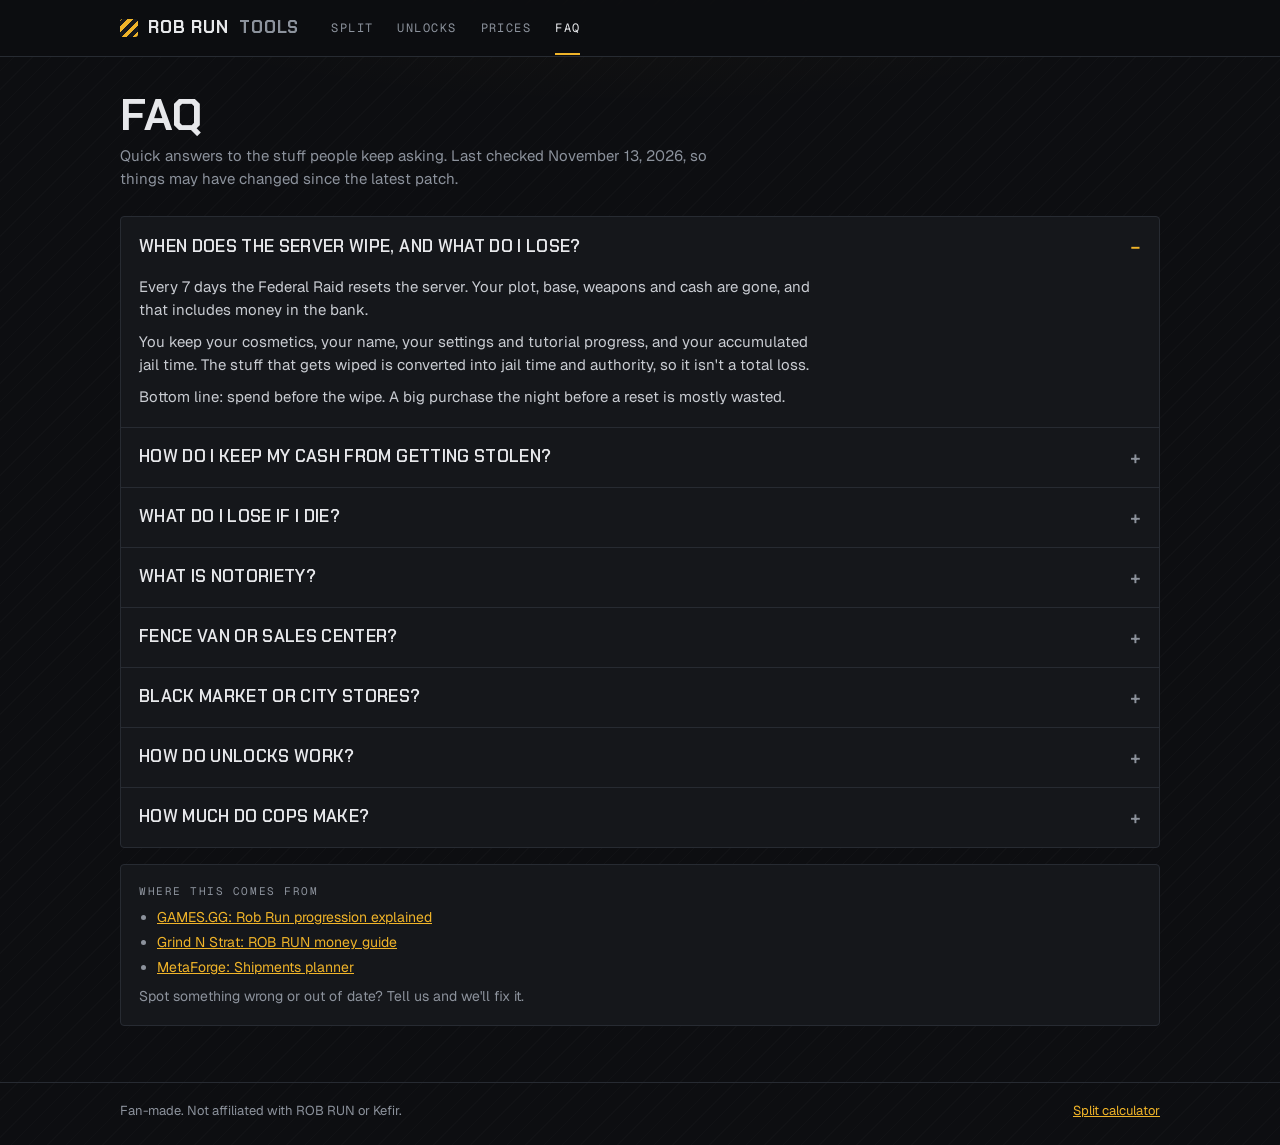
==== faq/index.html @ 23f1eb32 "Unlock tree with all 172 shipments, interactive price check with haul builder Co-Authored-By: Claude" ====
<!DOCTYPE html>
<html lang="en">
<head>
<meta charset="utf-8">
<meta name="viewport" content="width=device-width, initial-scale=1">
<title>FAQ · ROB RUN Tools</title>
<meta name="description" content="Quick answers to common ROB RUN questions: wipes, keeping your cash, what you lose when you die, Notoriety, unlocks and police pay.">
<meta property="og:title" content="ROB RUN FAQ">
<meta property="og:description" content="Wipes, keeping your cash, what you lose when you die, Notoriety, unlocks and police pay.">
<meta name="theme-color" content="#0d0e11">
<link rel="icon" href="../assets/favicon.svg" type="image/svg+xml">
<link rel="preconnect" href="https://fonts.googleapis.com">
<link rel="preconnect" href="https://fonts.gstatic.com" crossorigin>
<link href="https://fonts.googleapis.com/css2?family=Chakra+Petch:wght@600;700&family=Geist:wght@400;500;600&family=Geist+Mono:wght@400;500&display=swap" rel="stylesheet">
<link rel="stylesheet" href="../assets/site.css">
<style>
.faq { display: grid; }
.q { border-top: 1px solid var(--line); }
.q:first-child { border-top: 0; }
.q summary {
  list-style: none; cursor: pointer;
  display: flex; justify-content: space-between; align-items: center; gap: 16px;
  padding: 16px 18px;
  font-family: var(--font-display); font-weight: 600; font-size: 17px; letter-spacing: 0.02em; text-transform: uppercase;
}
.q summary::-webkit-details-marker { display: none; }
.q summary::after { content: "+"; font-family: var(--font-mono); font-size: 18px; color: var(--muted); }
.q[open] summary::after { content: "−"; color: var(--accent); }
.q summary:hover { background: #1a1d22; }
.a { padding: 0 18px 18px; display: grid; gap: 10px; max-width: 72ch; color: #c9ccd2; }
.a p { margin: 0; }
.a table { border-collapse: collapse; width: 100%; max-width: 560px; font-size: 14px; }
.a th, .a td { text-align: left; padding: 8px 10px; border-bottom: 1px solid var(--line); vertical-align: top; }
.a th { font-family: var(--font-mono); font-size: 11px; font-weight: 400; letter-spacing: 0.12em; text-transform: uppercase; color: var(--muted); }
.a td.n { font-family: var(--font-mono); text-align: right; white-space: nowrap; }
.sources { padding: 18px; display: grid; gap: 8px; font-size: 14px; color: var(--muted); }
.sources ul { margin: 0; padding-left: 18px; display: grid; gap: 4px; }
</style>
</head>
<body>
<nav class="nav" aria-label="Main">
  <div class="nav-in">
    <a class="brand" href="../"><span class="brand-mark" aria-hidden="true"></span>ROB RUN <span class="brand-dim">Tools</span></a>
    <div class="nav-links">
      <a href="../split/">Split</a>
      <a href="../upgrades/">Unlocks</a>
      <a href="../items/">Prices</a>
      <a href="./" aria-current="page">FAQ</a>
    </div>
  </div>
</nav>

<main class="page">
  <header class="page-head">
    <h1>FAQ</h1>
    <p class="sub">Quick answers to the stuff people keep asking. Last checked November 13, 2026, so things may have changed since the latest patch.</p>
  </header>

  <section class="panel faq">
    <details class="q" open>
      <summary>When does the server wipe, and what do I lose?</summary>
      <div class="a">
        <p>Every 7 days the Federal Raid resets the server. Your plot, base, weapons and cash are gone, and that includes money in the bank.</p>
        <p>You keep your cosmetics, your name, your settings and tutorial progress, and your accumulated jail time. The stuff that gets wiped is converted into jail time and authority, so it isn't a total loss.</p>
        <p>Bottom line: spend before the wipe. A big purchase the night before a reset is mostly wasted.</p>
      </div>
    </details>

    <details class="q">
      <summary>How do I keep my cash from getting stolen?</summary>
      <div class="a">
        <p>Open an account at Looty Bay Bank. You have to walk in as a Civilian, not with your mask on. Then launder your dirty cash at the Laundering Desk in your base. Once it's in the bank, nobody can take it.</p>
        <p>If you pull it back out at an ATM, it's stealable again. Before you have a house, Lenny will launder for you, but he takes a cut. If you use him, put his fee in the <a href="../split/">split calculator</a> so your numbers are real.</p>
      </div>
    </details>

    <details class="q">
      <summary>What do I lose if I die?</summary>
      <div class="a">
        <table>
          <thead><tr><th>What happened</th><th>What you lose</th></tr></thead>
          <tbody>
            <tr><td>Criminal dies in Looty Bay</td><td>Your whole inventory</td></tr>
            <tr><td>Criminal surrenders to cops</td><td>Your bag. You keep equipped gear</td></tr>
            <tr><td>Civilian dies in Looty Bay</td><td>Nothing. Bag and gear stay</td></tr>
            <tr><td>Cop dies</td><td>Department gear. Personal gear stays</td></tr>
            <tr><td>Anyone dies in the desert</td><td>All loot</td></tr>
          </tbody>
        </table>
        <p>Taking your mask off doesn't clear Criminal status. You have to actually leave Looty Bay.</p>
      </div>
    </details>

    <details class="q">
      <summary>What is Notoriety?</summary>
      <div class="a">
        <p>Hit places back to back in the same trip into the city and your Notoriety goes up. Higher Notoriety means the fence pays you more, but your bag gets bigger and cops and other players start hunting you.</p>
        <p>It resets when you leave Looty Bay. Solo players and duos start with higher Notoriety than full crews.</p>
      </div>
    </details>

    <details class="q">
      <summary>Fence van or Sales Center?</summary>
      <div class="a">
        <p>Fence vans are the dollar signs on the map. They're quick and close. Grab your cash off the counter after you sell, because money left there can be stolen.</p>
        <p>Sales Centers pay better, but you need a plot in that district to use one.</p>
      </div>
    </details>

    <details class="q">
      <summary>Black Market or city stores?</summary>
      <div class="a">
        <p>Use the Black Market, through Lenny or your base laptop. City stores charge about three times as much. A lot of Black Market stock has to be unlocked in the Shipments tree first, and you can't buy from vendors while your base is being raided.</p>
      </div>
    </details>

    <details class="q">
      <summary>How do unlocks work?</summary>
      <div class="a">
        <p>Press <strong>H</strong> to open Larry's Shipments menu. Each item costs money to unlock, and then you buy it on the Black Market. Some items also need your base in a settlement of a certain level, or a minimum amount of jail time.</p>
        <p>Check the requirements before you save up, because more cash won't get you past a settlement lock. Example: the Longhorn Wild costs $500k to unlock after the Royal E, needs a level 3 settlement, and then costs $4.5M on the Black Market.</p>
        <p>The <a href="../upgrades/#longhorn-wild">unlock tree</a> adds all of this up for you, path and all.</p>
      </div>
    </details>

    <details class="q">
      <summary>How much do cops make?</summary>
      <div class="a">
        <table>
          <thead><tr><th>Action</th><th style="text-align:right">Pays</th></tr></thead>
          <tbody>
            <tr><td>Arresting a criminal</td><td class="n">$9,000–15,000</td></tr>
            <tr><td>Salary for killing a criminal</td><td class="n">$5,000</td></tr>
            <tr><td>Seizing a criminal's loot (base)</td><td class="n">$4,000</td></tr>
            <tr><td>Killing a criminal</td><td class="n">$2,000</td></tr>
            <tr><td>Seizing vehicle loot (base)</td><td class="n">$2,000</td></tr>
          </tbody>
        </table>
        <p>Arrests pay more than kills. Criminals can offer you a bribe, and taking it is your call. Cops start with pistols on a fresh server, and better gear opens up later in the wipe.</p>
      </div>
    </details>
  </section>

  <section class="panel sources" aria-labelledby="srcTitle">
    <h2 class="panel-title" id="srcTitle">Where this comes from</h2>
    <ul>
      <li><a href="https://games.gg/rob-run/guides/rob-run-progression-explained-how-to-get-stronger/">GAMES.GG: Rob Run progression explained</a></li>
      <li><a href="https://grindnstrat.com/rob-run-money-guide/">Grind N Strat: ROB RUN money guide</a></li>
      <li><a href="https://metaforge.app/rob-run/shipments">MetaForge: Shipments planner</a></li>
    </ul>
    <p style="margin:0">Spot something wrong or out of date? Tell us and we'll fix it.</p>
  </section>
</main>

<footer class="foot">
  <div class="foot-in">
    <span>Fan-made. Not affiliated with ROB RUN or Kefir.</span>
    <span><a href="../split/">Split calculator</a></span>
  </div>
</footer>
</body>
</html>
---- assets/site.css ----
:root {
  /* Layout: dark game-UI shell. Sticky top nav, a short page header, then flat panels with thin borders. */
  --bg: #0d0e11;
  --panel: #15171b;
  --field: #1c1f24;
  --line: #272b32;
  --text: #e7e8eb;
  --muted: #8c929c;
  --accent: #f0b429;
  --on-accent: #141006;
  --good: #4cc38a;
  --bad: #ef6161;
  --font-display: "Chakra Petch", "Arial Narrow", "Helvetica Neue", sans-serif;
  --font-body: "Geist", system-ui, -apple-system, "Segoe UI", Roboto, sans-serif;
  --font-mono: "Geist Mono", ui-monospace, "SF Mono", Menlo, Consolas, monospace;
  color-scheme: dark;
}

* { box-sizing: border-box; }
[hidden] { display: none !important; }
html { background: var(--bg); }
html, body { margin: 0; }
body {
  min-height: 100vh;
  display: flex;
  flex-direction: column;
  background-color: var(--bg);
  background-image:
    radial-gradient(1100px 380px at 50% -160px, rgba(240, 180, 41, 0.07), transparent 70%),
    repeating-linear-gradient(-45deg, rgba(255, 255, 255, 0.014) 0 1px, transparent 1px 13px);
  color: var(--text);
  font-family: var(--font-body);
  font-size: 15px;
  line-height: 1.5;
  -webkit-font-smoothing: antialiased;
}
a { color: var(--accent); }
:focus-visible { outline: 2px solid var(--accent); outline-offset: 2px; }

/* ---------- Nav ---------- */
.nav {
  position: sticky;
  top: 0;
  z-index: 20;
  background: rgba(13, 14, 17, 0.9);
  -webkit-backdrop-filter: blur(8px);
  backdrop-filter: blur(8px);
  border-bottom: 1px solid var(--line);
}
.nav-in {
  max-width: 1080px;
  margin: 0 auto;
  padding: 0 20px;
  height: 56px;
  display: flex;
  align-items: center;
  gap: 32px;
}
.brand {
  display: flex;
  align-items: center;
  gap: 10px;
  font-family: var(--font-display);
  font-weight: 700;
  font-size: 17px;
  letter-spacing: 0.05em;
  text-transform: uppercase;
  color: var(--text);
  text-decoration: none;
  white-space: nowrap;
}
.brand-mark {
  width: 18px;
  height: 18px;
  flex: none;
  border-radius: 3px;
  background: repeating-linear-gradient(-45deg, var(--accent) 0 4px, #16181c 4px 8px);
}
.brand-dim { color: var(--muted); }
.nav-links {
  display: flex;
  gap: 24px;
  overflow-x: auto;
  scrollbar-width: none;
}
.nav-links::-webkit-scrollbar { display: none; }
.nav-links a {
  display: flex;
  align-items: center;
  gap: 7px;
  padding: 18px 0 16px;
  border-bottom: 2px solid transparent;
  font-family: var(--font-mono);
  font-size: 12px;
  letter-spacing: 0.12em;
  text-transform: uppercase;
  color: var(--muted);
  text-decoration: none;
  white-space: nowrap;
}
.nav-links a:hover { color: var(--text); }
.nav-links a[aria-current="page"] { color: var(--text); border-bottom-color: var(--accent); }
.soon {
  font-size: 9px;
  letter-spacing: 0.1em;
  padding: 1px 5px;
  border: 1px solid var(--line);
  border-radius: 2px;
  color: var(--muted);
}

/* ---------- Page ---------- */
.page {
  width: 100%;
  max-width: 1080px;
  margin: 0 auto;
  padding: 36px 20px 56px;
  display: grid;
  gap: 16px;
  align-content: start;
  flex: 1;
}
.page-head { display: grid; gap: 8px; margin-bottom: 10px; }
h1, h2, h3 { margin: 0; text-wrap: balance; }
h1 {
  font-family: var(--font-display);
  font-weight: 700;
  font-size: 44px;
  line-height: 1;
  letter-spacing: 0.01em;
  text-transform: uppercase;
}
.sub { margin: 0; color: var(--muted); max-width: 62ch; }

.panel {
  background: var(--panel);
  border: 1px solid var(--line);
  border-radius: 4px;
}
.pad { padding: 18px; }
.panel-head {
  display: flex;
  flex-wrap: wrap;
  align-items: center;
  justify-content: space-between;
  gap: 8px 12px;
  padding: 14px 18px;
  border-bottom: 1px solid var(--line);
}
.label, label, .panel-title {
  font-family: var(--font-mono);
  font-size: 11px;
  font-weight: 400;
  letter-spacing: 0.14em;
  text-transform: uppercase;
  color: var(--muted);
}
.panel-title { margin: 0; }

.tag {
  display: inline-flex;
  align-items: center;
  font-family: var(--font-mono);
  font-size: 11px;
  letter-spacing: 0.1em;
  text-transform: uppercase;
  padding: 3px 8px;
  border: 1px solid var(--line);
  border-radius: 3px;
  color: var(--muted);
  white-space: nowrap;
}
.tag.accent { border-color: rgba(240, 180, 41, 0.45); color: var(--accent); }
.tag.good { border-color: rgba(76, 195, 138, 0.45); color: var(--good); }

/* ---------- Controls ---------- */
.field { display: grid; gap: 6px; }
input[type="text"], input[type="search"], select {
  width: 100%;
  height: 44px;
  padding: 0 12px;
  border: 1px solid var(--line);
  border-radius: 4px;
  background: var(--field);
  color: var(--text);
  font-family: var(--font-mono);
  font-size: 16px;
  font-variant-numeric: tabular-nums;
}
input::placeholder { color: var(--muted); opacity: 0.6; }
input:focus { outline: none; border-color: var(--accent); }
input:focus-visible { outline: none; }
input[aria-invalid="true"] { border-color: var(--bad); }
input:disabled, select:disabled { opacity: 0.5; cursor: not-allowed; }

.btn {
  height: 44px;
  padding: 0 18px;
  border: 1px solid var(--line);
  border-radius: 4px;
  background: transparent;
  color: var(--text);
  font-family: var(--font-display);
  font-weight: 600;
  font-size: 14px;
  letter-spacing: 0.06em;
  text-transform: uppercase;
  cursor: pointer;
  white-space: nowrap;
}
.btn:hover { border-color: var(--muted); }
.btn.primary { background: var(--accent); border-color: var(--accent); color: var(--on-accent); }
.btn.primary:hover { filter: brightness(1.06); }
.btn.small { height: 34px; padding: 0 12px; font-size: 12px; }
.btn.danger { border-color: var(--bad); color: var(--bad); }
.btn:disabled { opacity: 0.45; cursor: not-allowed; }
.linkish {
  background: none;
  border: 0;
  padding: 0;
  color: var(--accent);
  font: inherit;
  cursor: pointer;
  text-decoration: underline;
  text-underline-offset: 2px;
}

.num { font-family: var(--font-mono); font-variant-numeric: tabular-nums; }

/* ---------- Under construction ---------- */
.wip {
  position: relative;
  overflow: hidden;
  padding: 26px 18px 18px;
}
.wip::before {
  content: "";
  position: absolute;
  inset: 0 0 auto 0;
  height: 6px;
  background: repeating-linear-gradient(-45deg, var(--accent) 0 10px, #16181c 10px 20px);
}
.wip-note {
  display: flex;
  flex-wrap: wrap;
  align-items: center;
  gap: 10px 14px;
  margin: 0;
  color: var(--muted);
}

/* ---------- Footer ---------- */
.foot {
  border-top: 1px solid var(--line);
}
.foot-in {
  max-width: 1080px;
  margin: 0 auto;
  padding: 18px 20px 24px;
  display: flex;
  flex-wrap: wrap;
  justify-content: space-between;
  gap: 6px 20px;
  font-size: 13px;
  color: var(--muted);
}

@media (max-width: 520px) {
  .nav-in { gap: 18px; padding: 0 16px; }
  .brand-dim { display: none; }
  .soon { display: none; }
  .nav-links { gap: 14px; }
  .nav-links a { letter-spacing: 0.08em; }
  .page { padding: 26px 16px 44px; }
  h1 { font-size: 34px; }
}
@media (prefers-reduced-motion: reduce) {
  * { transition: none !important; }
}
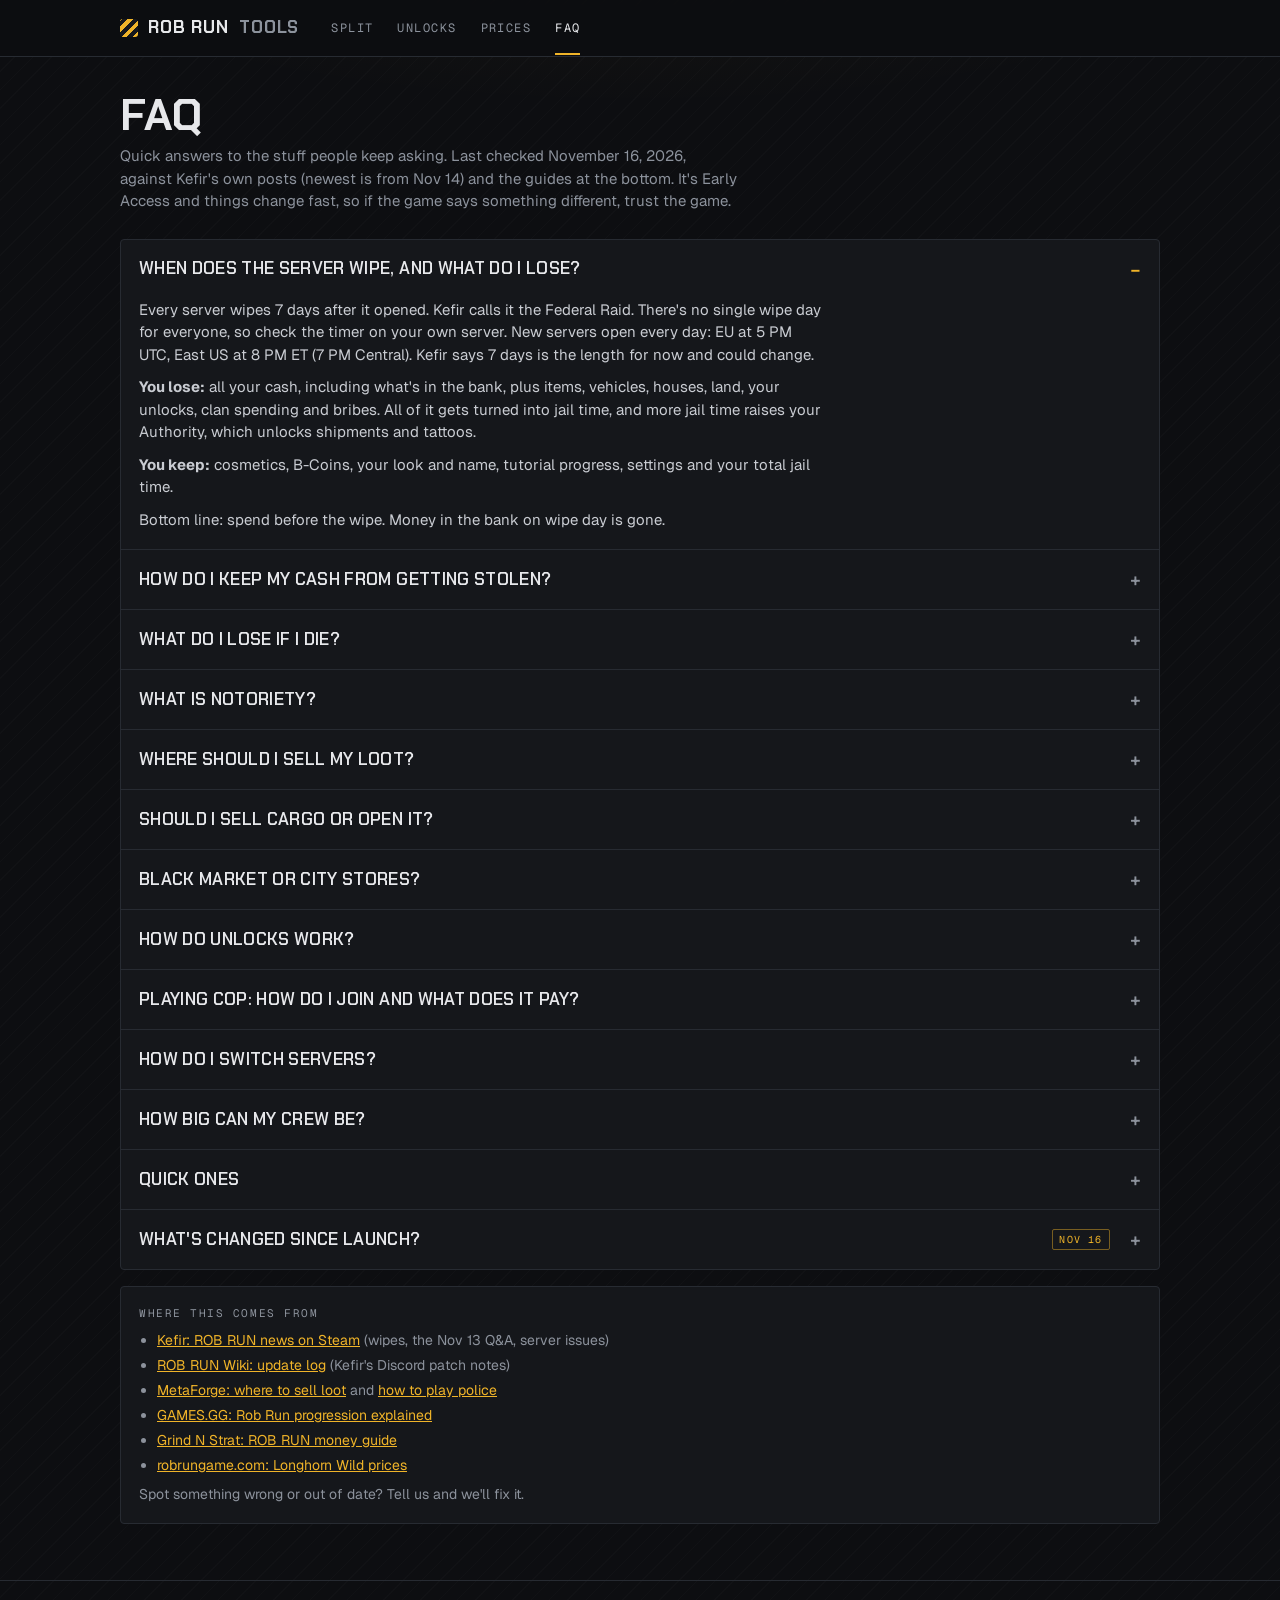
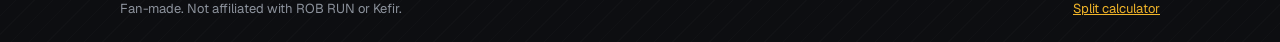
==== commit 98ccc98e: "FAQ: recheck against Kefir's Nov 4-14 posts Wipe is per server (7 days from open) and takes unlocks," ====
--- a/faq/index.html
+++ b/faq/index.html
@@ -4,9 +4,9 @@
 <meta charset="utf-8">
 <meta name="viewport" content="width=device-width, initial-scale=1">
 <title>FAQ · ROB RUN Tools</title>
-<meta name="description" content="Quick answers to common ROB RUN questions: wipes, keeping your cash, what you lose when you die, Notoriety, unlocks and police pay.">
+<meta name="description" content="Quick answers to common ROB RUN questions: wipes, keeping your cash, what you lose when you die, Notoriety, where to sell, unlocks, cops and recent patches.">
 <meta property="og:title" content="ROB RUN FAQ">
-<meta property="og:description" content="Wipes, keeping your cash, what you lose when you die, Notoriety, unlocks and police pay.">
+<meta property="og:description" content="Wipes, keeping your cash, what you lose when you die, Notoriety, where to sell, unlocks, cops and recent patches.">
 <meta name="theme-color" content="#0d0e11">
 <link rel="icon" href="../assets/favicon.svg" type="image/svg+xml">
 <link rel="preconnect" href="https://fonts.googleapis.com">
@@ -27,12 +27,19 @@
 .q summary::after { content: "+"; font-family: var(--font-mono); font-size: 18px; color: var(--muted); }
 .q[open] summary::after { content: "−"; color: var(--accent); }
 .q summary:hover { background: #1a1d22; }
+.q summary .new { margin-left: auto; margin-right: 4px; font-family: var(--font-mono); font-size: 10px; font-weight: 400; letter-spacing: 0.12em; color: var(--accent); border: 1px solid rgba(240, 180, 41, 0.45); border-radius: 2px; padding: 2px 6px; }
 .a { padding: 0 18px 18px; display: grid; gap: 10px; max-width: 72ch; color: #c9ccd2; }
 .a p { margin: 0; }
+.a ul { margin: 0; padding-left: 18px; display: grid; gap: 6px; }
 .a table { border-collapse: collapse; width: 100%; max-width: 560px; font-size: 14px; }
 .a th, .a td { text-align: left; padding: 8px 10px; border-bottom: 1px solid var(--line); vertical-align: top; }
 .a th { font-family: var(--font-mono); font-size: 11px; font-weight: 400; letter-spacing: 0.12em; text-transform: uppercase; color: var(--muted); }
 .a td.n { font-family: var(--font-mono); text-align: right; white-space: nowrap; }
+.a .note { font-size: 13px; color: var(--muted); }
+.a .src { font-size: 12px; color: var(--muted); }
+.log { list-style: none; margin: 0; padding: 0; display: grid; gap: 12px; }
+.log li { display: grid; grid-template-columns: 64px minmax(0, 1fr); gap: 12px; }
+.log .d { font-family: var(--font-mono); font-size: 12px; color: var(--accent); padding-top: 2px; }
 .sources { padding: 18px; display: grid; gap: 8px; font-size: 14px; color: var(--muted); }
 .sources ul { margin: 0; padding-left: 18px; display: grid; gap: 4px; }
 </style>
@@ -53,24 +60,25 @@
 <main class="page">
   <header class="page-head">
     <h1>FAQ</h1>
-    <p class="sub">Quick answers to the stuff people keep asking. Last checked November 13, 2026, so things may have changed since the latest patch.</p>
+    <p class="sub">Quick answers to the stuff people keep asking. Last checked November 16, 2026, against Kefir's own posts (newest is from Nov 14) and the guides at the bottom. It's Early Access and things change fast, so if the game says something different, trust the game.</p>
   </header>
 
   <section class="panel faq">
     <details class="q" open>
       <summary>When does the server wipe, and what do I lose?</summary>
       <div class="a">
-        <p>Every 7 days the Federal Raid resets the server. Your plot, base, weapons and cash are gone, and that includes money in the bank.</p>
-        <p>You keep your cosmetics, your name, your settings and tutorial progress, and your accumulated jail time. The stuff that gets wiped is converted into jail time and authority, so it isn't a total loss.</p>
-        <p>Bottom line: spend before the wipe. A big purchase the night before a reset is mostly wasted.</p>
+        <p>Every server wipes 7 days after it opened. Kefir calls it the Federal Raid. There's no single wipe day for everyone, so check the timer on your own server. New servers open every day: EU at 5 PM UTC, East US at 8 PM ET (7 PM Central). Kefir says 7 days is the length for now and could change.</p>
+        <p><strong>You lose:</strong> all your cash, including what's in the bank, plus items, vehicles, houses, land, your unlocks, clan spending and bribes. All of it gets turned into jail time, and more jail time raises your Authority, which unlocks shipments and tattoos.</p>
+        <p><strong>You keep:</strong> cosmetics, B-Coins, your look and name, tutorial progress, settings and your total jail time.</p>
+        <p>Bottom line: spend before the wipe. Money in the bank on wipe day is gone.</p>
       </div>
     </details>
 
     <details class="q">
       <summary>How do I keep my cash from getting stolen?</summary>
       <div class="a">
-        <p>Open an account at Looty Bay Bank. You have to walk in as a Civilian, not with your mask on. Then launder your dirty cash at the Laundering Desk in your base. Once it's in the bank, nobody can take it.</p>
-        <p>If you pull it back out at an ATM, it's stealable again. Before you have a house, Lenny will launder for you, but he takes a cut. If you use him, put his fee in the <a href="../split/">split calculator</a> so your numbers are real.</p>
+        <p>Open an account at Looty Bay Bank. It costs $5,000, and you have to walk in as a Civilian, not with your mask on. Then put your dirty cash in the Laundering Desk at your base. It takes a while, and the clean money goes straight to your bank where nobody can take it.</p>
+        <p>If you pull it back out at an ATM, it's stealable again. Before you have a base, Lenny will launder for you, but he takes a cut. Your own desk is free. If you use Lenny, put his fee in the <a href="../split/">split calculator</a> so your numbers are real.</p>
       </div>
     </details>
 
@@ -82,11 +90,13 @@
           <tbody>
             <tr><td>Criminal dies in Looty Bay</td><td>Your whole inventory</td></tr>
             <tr><td>Criminal surrenders to cops</td><td>Your bag. You keep equipped gear</td></tr>
+            <tr><td>Cop takes your bribe</td><td>Just the bribe, paid from your bank. You leave with your bag and gear</td></tr>
             <tr><td>Civilian dies in Looty Bay</td><td>Nothing. Bag and gear stay</td></tr>
             <tr><td>Cop dies</td><td>Department gear. Personal gear stays</td></tr>
             <tr><td>Anyone dies in the desert</td><td>All loot</td></tr>
           </tbody>
         </table>
+        <p>Your gear also loses durability every time you die, and there's no way to repair it yet. Kefir says repairs are planned.</p>
         <p>Taking your mask off doesn't clear Criminal status. You have to actually leave Looty Bay.</p>
       </div>
     </details>
@@ -94,16 +104,28 @@
     <details class="q">
       <summary>What is Notoriety?</summary>
       <div class="a">
-        <p>Hit places back to back in the same trip into the city and your Notoriety goes up. Higher Notoriety means the fence pays you more, but your bag gets bigger and cops and other players start hunting you.</p>
-        <p>It resets when you leave Looty Bay. Solo players and duos start with higher Notoriety than full crews.</p>
-      </div>
-    </details>
-
-    <details class="q">
-      <summary>Fence van or Sales Center?</summary>
-      <div class="a">
-        <p>Fence vans are the dollar signs on the map. They're quick and close. Grab your cash off the counter after you sell, because money left there can be stolen.</p>
-        <p>Sales Centers pay better, but you need a plot in that district to use one.</p>
+        <p>Hit places back to back in the same trip into the city and your Notoriety goes up. Higher Notoriety gets you more from the Fence and the Smuggler, up to about 50% more at the top. That's the low-to-high range on the <a href="../items/">price check</a>. The catch is that your bag gets bigger and cops and other players start hunting you.</p>
+        <p>It resets when you leave Looty Bay. Solo players start at Notoriety level 4 and get bonuses on selling and loot. Duos also start higher than full crews.</p>
+      </div>
+    </details>
+
+    <details class="q">
+      <summary>Where should I sell my loot?</summary>
+      <div class="a">
+        <ul>
+          <li><strong>Fence:</strong> the dollar signs on the map. Buys stolen items. Grab your cash off the counter right after you sell, because money left there can be stolen.</li>
+          <li><strong>Smuggler (Cargo Exchange):</strong> buys cargo. Bigger deliveries pay better, and each one adds a point to a Cargo Sheet that you can sell once it's full.</li>
+          <li><strong>Sales Center:</strong> one in each district. Buys everything in your trunk, and the price depends on the district's level. You can only trade there if you rent a plot in that district.</li>
+        </ul>
+        <p>Black Market stuff sells back for a lot less than you paid. A Longhorn Wild costs $4.5M and the fence gives you about $1.8M for it, so don't buy things to flip them.</p>
+      </div>
+    </details>
+
+    <details class="q">
+      <summary>Should I sell cargo or open it?</summary>
+      <div class="a">
+        <p>Open it. Since the November 5 patch, opening cargo at a workbench in your base pays more than selling it as is. Contraband from Lenny is worth next to nothing until you repack it on a Contraband Workbench.</p>
+        <p>Two ways to lose it on the way: drawing a weapon while you're carrying cargo makes you drop it, and switching cars dumps whatever was in the old trunk on the ground.</p>
       </div>
     </details>
 
@@ -119,15 +141,27 @@
       <div class="a">
         <p>Press <strong>H</strong> to open Larry's Shipments menu. Each item costs money to unlock, and then you buy it on the Black Market. Some items also need your base in a settlement of a certain level, or a minimum amount of jail time.</p>
         <p>Check the requirements before you save up, because more cash won't get you past a settlement lock. Example: the Longhorn Wild costs $500k to unlock after the Royal E, needs a level 3 settlement, and then costs $4.5M on the Black Market.</p>
+        <p>Kefir's wipe post lists your unlocked "skills and tech" among the things the feds take, so plan on starting the tree over every wipe. Jail time carries over, though, so the jail-time locks get easier each week.</p>
         <p>The <a href="../upgrades/#longhorn-wild">unlock tree</a> adds all of this up for you, path and all.</p>
       </div>
     </details>
 
     <details class="q">
-      <summary>How much do cops make?</summary>
-      <div class="a">
+      <summary>Playing cop: how do I join and what does it pay?</summary>
+      <div class="a">
+        <p><strong>Joining:</strong> talk to the officer at the Police Station when a slot is open. Since November 5 there can only be 4 cops in the city at once, so you might have to wait. You get a free uniform, weapons and a car, and the department holds your own gear until you clock out. If you're in a party, everyone in Looty Bay has to play the same role. On a fresh server, patrol cops only get pistols for the first 30 minutes.</p>
+        <p><strong>Pay:</strong> Kefir says cops earn a percentage of the value of the loot they confiscate, so a rich robber pays far more than a broke one. Some tips:</p>
+        <ul>
+          <li>Arrests pay more than kills, and killing someone who surrendered pays nothing.</li>
+          <li>Turn your siren on and use the Surrender Order for bonuses.</li>
+          <li>There's an earnings cap per shift.</li>
+          <li>Since November 5, a quarter of your pay comes as keys, badges and gear, and the rest is cash.</li>
+          <li>Badges (Sergeant, Lieutenant, Captain) get you better gear. They're single-use, so if you die on duty you need a new one.</li>
+        </ul>
+        <p>Arrested criminals can offer you a bribe out of their bank account, and taking it is your call.</p>
+        <p class="note">Launch guides listed these amounts. Kefir raised cop pay on November 5 without posting new numbers, so treat them as a minimum:</p>
         <table>
-          <thead><tr><th>Action</th><th style="text-align:right">Pays</th></tr></thead>
+          <thead><tr><th>Action</th><th style="text-align:right">Paid at launch</th></tr></thead>
           <tbody>
             <tr><td>Arresting a criminal</td><td class="n">$9,000–15,000</td></tr>
             <tr><td>Salary for killing a criminal</td><td class="n">$5,000</td></tr>
@@ -136,7 +170,46 @@
             <tr><td>Seizing vehicle loot (base)</td><td class="n">$2,000</td></tr>
           </tbody>
         </table>
-        <p>Arrests pay more than kills. Criminals can offer you a bribe, and taking it is your call. Cops start with pistols on a fresh server, and better gear opens up later in the wipe.</p>
+      </div>
+    </details>
+
+    <details class="q">
+      <summary>How do I switch servers?</summary>
+      <div class="a">
+        <p>Right now you have to surrender and go back to prison, and you should expect to lose what you built on the old server. Kefir says an easier way to pick a server is coming. There are only EU and East US servers for now, and Asia or Oceania won't happen before the end of 2026.</p>
+      </div>
+    </details>
+
+    <details class="q">
+      <summary>How big can my crew be?</summary>
+      <div class="a">
+        <p>Parties max out at 3, and Kefir isn't planning to raise that, because bigger parties meant fewer random run-ins in testing. Clans can have up to 100 people.</p>
+      </div>
+    </details>
+
+    <details class="q">
+      <summary>Quick ones</summary>
+      <div class="a">
+        <ul>
+          <li><strong>Can't type in general chat?</strong> Only players renting a settlement plot can post there.</li>
+          <li><strong>Want a new name?</strong> Talk to the Tattoo Artist in prison.</li>
+          <li><strong>Where'd the smoke grenades go?</strong> You can't buy them right now because cheaters were abusing them. They still show up as loot sometimes.</li>
+          <li><strong>Don't sell everything you find.</strong> Keys open safes, lottery tickets can pay out big, and a jammer is how you steal the Buletti from the Grand Hotel.</li>
+        </ul>
+      </div>
+    </details>
+
+    <details class="q">
+      <summary>What's changed since launch? <span class="new">Nov 16</span></summary>
+      <div class="a">
+        <ul class="log">
+          <li><span class="d">Nov 14</span><span>EU servers had login problems and got restarted. US servers weren't affected.</span></li>
+          <li><span class="d">Nov 13</span><span>Kefir answered the big questions: parties stay at 3, solo players start at Notoriety 4, no weapon repair yet (it's planned), easier server switching is coming, and they'll make valuable items harder to sell by accident. Over 20,000 cheaters banned so far.</span></li>
+          <li><span class="d">Nov 11</span><span>First Federal Raid on the launch servers. Smoke grenades pulled from stores, general chat limited to plot renters, and name changes added at the prison Tattoo Artist.</span></li>
+          <li><span class="d">Nov 5</span><span>Max 4 cops per city, pistol-only start cut to 30 minutes, cop pay raised (now 75% cash). Plots, houses and cars cost more. Settlement owners get more tax. Opening cargo at your workbench now pays more than selling it. Gold safes are rarer but worth more.</span></li>
+          <li><span class="d">Nov 4</span><span>Launch. Longer cop respawns, tier 1 settlements and land cost documents instead of cash, much bigger base business profits and Laundering Desk capacity, more cash in dumpsters, and the Buletti can't carry shipments anymore.</span></li>
+        </ul>
+        <p class="src">From Kefir's Steam news and Discord posts, as logged by the ROB RUN Wiki.</p>
       </div>
     </details>
   </section>
@@ -144,9 +217,12 @@
   <section class="panel sources" aria-labelledby="srcTitle">
     <h2 class="panel-title" id="srcTitle">Where this comes from</h2>
     <ul>
+      <li><a href="https://store.steampowered.com/news/app/4262460">Kefir: ROB RUN news on Steam</a> (wipes, the Nov 13 Q&amp;A, server issues)</li>
+      <li><a href="https://robrunwiki.com/en/updates/">ROB RUN Wiki: update log</a> (Kefir's Discord patch notes)</li>
+      <li><a href="https://metaforge.app/rob-run/where-to-sell-loot-in-rob-run">MetaForge: where to sell loot</a> and <a href="https://metaforge.app/rob-run/how-to-play-police-in-rob-run">how to play police</a></li>
       <li><a href="https://games.gg/rob-run/guides/rob-run-progression-explained-how-to-get-stronger/">GAMES.GG: Rob Run progression explained</a></li>
       <li><a href="https://grindnstrat.com/rob-run-money-guide/">Grind N Strat: ROB RUN money guide</a></li>
-      <li><a href="https://metaforge.app/rob-run/shipments">MetaForge: Shipments planner</a></li>
+      <li><a href="https://robrungame.com/items/longhorn-wild/">robrungame.com: Longhorn Wild prices</a></li>
     </ul>
     <p style="margin:0">Spot something wrong or out of date? Tell us and we'll fix it.</p>
   </section>
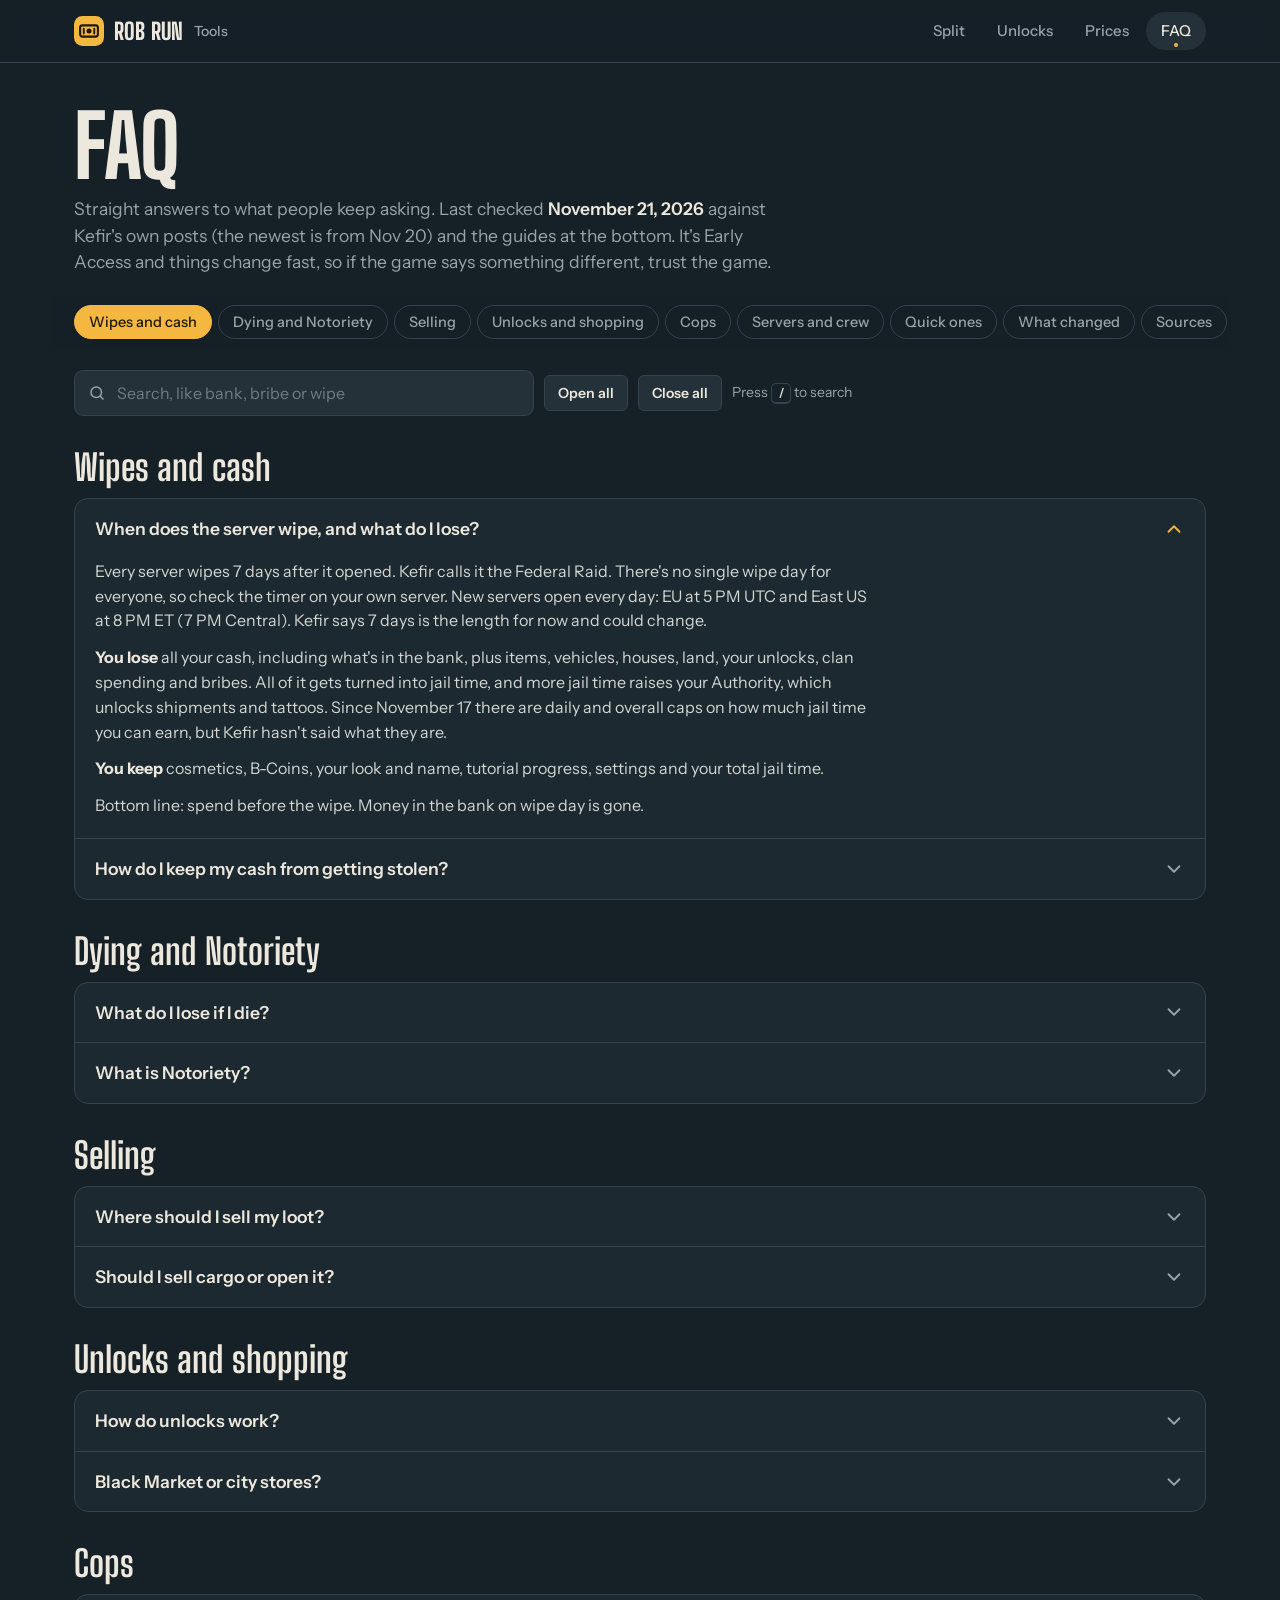
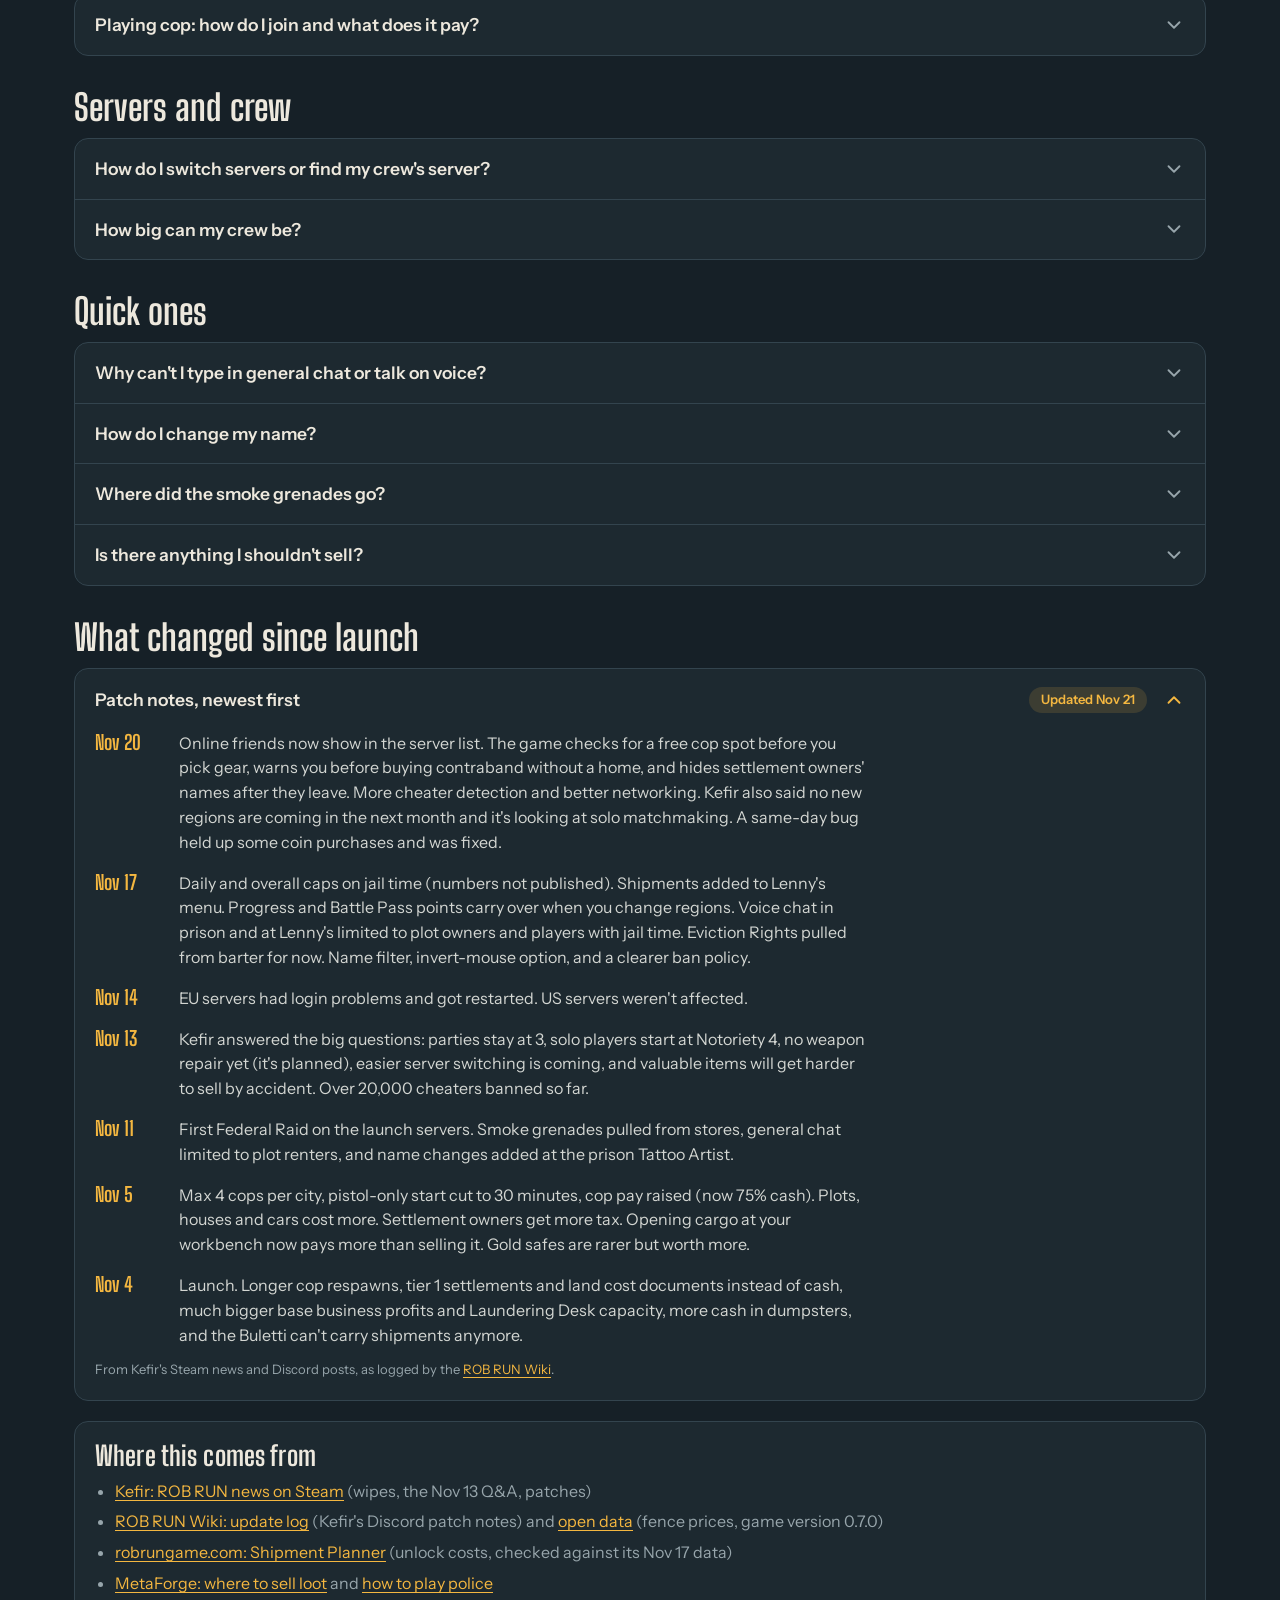
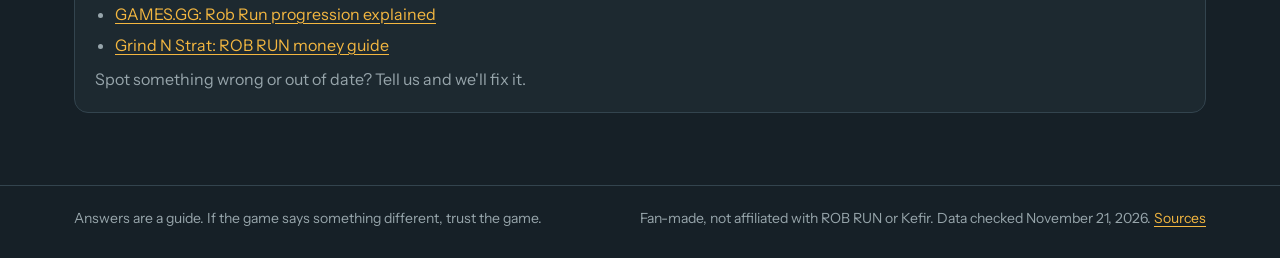
==== commit ce745f19: "Redesign every page, recheck data, add Nov 17 and Nov 20 patches New look across the site: Big Shoul" ====
--- a/faq/index.html
+++ b/faq/index.html
@@ -2,227 +2,318 @@
 <html lang="en">
 <head>
 <meta charset="utf-8">
-<meta name="viewport" content="width=device-width, initial-scale=1">
+<meta name="viewport" content="width=device-width, initial-scale=1, viewport-fit=cover">
 <title>FAQ · ROB RUN Tools</title>
-<meta name="description" content="Quick answers to common ROB RUN questions: wipes, keeping your cash, what you lose when you die, Notoriety, where to sell, unlocks, cops and recent patches.">
+<meta name="description" content="Straight answers to common ROB RUN questions: wipes, keeping your cash, what you lose when you die, Notoriety, where to sell, unlocks, cops and recent patches.">
 <meta property="og:title" content="ROB RUN FAQ">
 <meta property="og:description" content="Wipes, keeping your cash, what you lose when you die, Notoriety, where to sell, unlocks, cops and recent patches.">
-<meta name="theme-color" content="#0d0e11">
+<meta name="theme-color" content="#162027">
 <link rel="icon" href="../assets/favicon.svg" type="image/svg+xml">
-<link rel="preconnect" href="https://fonts.googleapis.com">
-<link rel="preconnect" href="https://fonts.gstatic.com" crossorigin>
-<link href="https://fonts.googleapis.com/css2?family=Chakra+Petch:wght@600;700&family=Geist:wght@400;500;600&family=Geist+Mono:wght@400;500&display=swap" rel="stylesheet">
+<link rel="preload" href="../assets/fonts/big-shoulders-display-latin-800-normal.woff2" as="font" type="font/woff2" crossorigin>
+<link rel="preload" href="../assets/fonts/instrument-sans-latin-400-normal.woff2" as="font" type="font/woff2" crossorigin>
 <link rel="stylesheet" href="../assets/site.css">
+<script src="../assets/site.js" defer></script>
 <style>
-.faq { display: grid; }
-.q { border-top: 1px solid var(--line); }
+.faq-tools { display: flex; flex-wrap: wrap; align-items: center; gap: 10px; }
+.faq-tools .find { position: relative; flex: 1 1 280px; max-width: 460px; }
+.faq-tools .find svg { position: absolute; left: 14px; top: 50%; width: 18px; height: 18px; margin-top: -9px; color: var(--smoke); pointer-events: none; }
+.faq-tools input { padding-left: 42px; }
+.faq-tools .hint { color: var(--smoke); font-size: 14px; }
+kbd { display: inline-block; min-width: 20px; padding: 0 5px; border: 1px solid var(--rope); border-bottom-width: 2px; border-radius: 5px; font: 600 12px/18px var(--font-body); text-align: center; color: var(--receipt); }
+
+.topic { display: grid; gap: 12px; }
+.topic-title { font-family: var(--font-display); font-weight: 700; font-size: 36px; line-height: 1; padding-top: 14px; }
+.faq { overflow: hidden; }
+.q { border-top: 1px solid var(--rope); }
 .q:first-child { border-top: 0; }
-.q summary {
-  list-style: none; cursor: pointer;
-  display: flex; justify-content: space-between; align-items: center; gap: 16px;
-  padding: 16px 18px;
-  font-family: var(--font-display); font-weight: 600; font-size: 17px; letter-spacing: 0.02em; text-transform: uppercase;
+.q > summary {
+  display: flex; align-items: center; justify-content: space-between; gap: 16px;
+  padding: 18px 20px; font-size: 17.5px; font-weight: 600; line-height: 1.35;
+  transition: background-color 160ms ease, color 160ms ease;
 }
-.q summary::-webkit-details-marker { display: none; }
-.q summary::after { content: "+"; font-family: var(--font-mono); font-size: 18px; color: var(--muted); }
-.q[open] summary::after { content: "−"; color: var(--accent); }
-.q summary:hover { background: #1a1d22; }
-.q summary .new { margin-left: auto; margin-right: 4px; font-family: var(--font-mono); font-size: 10px; font-weight: 400; letter-spacing: 0.12em; color: var(--accent); border: 1px solid rgba(240, 180, 41, 0.45); border-radius: 2px; padding: 2px 6px; }
-.a { padding: 0 18px 18px; display: grid; gap: 10px; max-width: 72ch; color: #c9ccd2; }
+.q > summary:hover { background: var(--pier-2); }
+.q > summary:hover .chev { color: var(--receipt); }
+.q .new { margin-left: auto; }
+.a { padding: 0 20px 20px; display: grid; gap: 12px; max-width: 74ch; color: #d3d6d2; }
 .a p { margin: 0; }
-.a ul { margin: 0; padding-left: 18px; display: grid; gap: 6px; }
-.a table { border-collapse: collapse; width: 100%; max-width: 560px; font-size: 14px; }
-.a th, .a td { text-align: left; padding: 8px 10px; border-bottom: 1px solid var(--line); vertical-align: top; }
-.a th { font-family: var(--font-mono); font-size: 11px; font-weight: 400; letter-spacing: 0.12em; text-transform: uppercase; color: var(--muted); }
-.a td.n { font-family: var(--font-mono); text-align: right; white-space: nowrap; }
-.a .note { font-size: 13px; color: var(--muted); }
-.a .src { font-size: 12px; color: var(--muted); }
-.log { list-style: none; margin: 0; padding: 0; display: grid; gap: 12px; }
-.log li { display: grid; grid-template-columns: 64px minmax(0, 1fr); gap: 12px; }
-.log .d { font-family: var(--font-mono); font-size: 12px; color: var(--accent); padding-top: 2px; }
-.sources { padding: 18px; display: grid; gap: 8px; font-size: 14px; color: var(--muted); }
-.sources ul { margin: 0; padding-left: 18px; display: grid; gap: 4px; }
+.a ul { margin: 0; padding-left: 20px; display: grid; gap: 7px; }
+.a li::marker { color: var(--sodium); }
+.a strong { color: var(--receipt); }
+.a table { max-width: 600px; }
+.a th, .a td { text-align: left; white-space: normal; padding: 10px 12px; vertical-align: top; }
+.a th:first-child, .a td:first-child { padding-left: 0; }
+.a td.n { text-align: right; white-space: nowrap; font-weight: 600; }
+.a .note { font-size: 14px; color: var(--smoke); }
+.a .src { font-size: 13px; color: var(--smoke); }
+.a ul.log { list-style: none; padding: 0; gap: 16px; }
+.log li { display: grid; grid-template-columns: 70px minmax(0, 1fr); gap: 14px; }
+.log .d { font-family: var(--font-display); font-weight: 700; font-size: 20px; line-height: 1.15; color: var(--sodium); }
+.nomatch { margin: 0; padding: 22px 20px; color: var(--smoke); }
+mark { background: var(--sodium-soft); color: var(--sodium); border-radius: 3px; padding: 0 2px; }
+.sources { padding: 20px; display: grid; gap: 10px; color: var(--smoke); }
+.sources ul { margin: 0; padding-left: 20px; display: grid; gap: 6px; }
+@media (max-width: 640px) {
+  .q > summary { padding: 16px; font-size: 16.5px; }
+  .a { padding: 0 16px 18px; }
+  .log li { grid-template-columns: 1fr; gap: 2px; }
+  .topic-title { font-size: 32px; }
+}
 </style>
 </head>
 <body>
-<nav class="nav" aria-label="Main">
+<header class="nav">
   <div class="nav-in">
-    <a class="brand" href="../"><span class="brand-mark" aria-hidden="true"></span>ROB RUN <span class="brand-dim">Tools</span></a>
-    <div class="nav-links">
-      <a href="../split/">Split</a>
-      <a href="../upgrades/">Unlocks</a>
-      <a href="../items/">Prices</a>
-      <a href="./" aria-current="page">FAQ</a>
-    </div>
+    <a class="brand" href="../" aria-label="ROB RUN Tools home"><svg class="brand-mark" viewBox="0 0 32 32" aria-hidden="true"><rect width="32" height="32" rx="9" fill="#f4b740"/><rect x="6.5" y="10" width="19" height="12" rx="2.5" fill="none" stroke="#1f1705" stroke-width="2.2"/><circle cx="16" cy="16" r="2.7" fill="#1f1705"/><path d="M10.4 13.4v5.2M21.6 13.4v5.2" stroke="#1f1705" stroke-width="2" stroke-linecap="round"/></svg><b>ROB RUN</b><small>Tools</small></a>
+    <nav class="nav-links" aria-label="Main">
+      <a href="../" class="home"><svg viewBox="0 0 24 24" fill="none" stroke="currentColor" stroke-width="1.8" stroke-linecap="round" stroke-linejoin="round" aria-hidden="true"><path d="M3.5 11 12 4l8.5 7"/><path d="M5.5 9.8V20h4.8v-5.6h3.4V20h4.8V9.8"/></svg><span>Home</span></a>
+      <a href="../split/"><svg viewBox="0 0 24 24" fill="none" stroke="currentColor" stroke-width="1.8" stroke-linecap="round" stroke-linejoin="round" aria-hidden="true"><circle cx="12" cy="12" r="8.5"/><path d="M12 12V3.5M12 12l7.36 4.25M12 12l-7.36 4.25"/></svg><span>Split</span></a>
+      <a href="../upgrades/"><svg viewBox="0 0 24 24" fill="none" stroke="currentColor" stroke-width="1.8" stroke-linecap="round" stroke-linejoin="round" aria-hidden="true"><circle cx="12" cy="5" r="2.2"/><circle cx="5.5" cy="19" r="2.2"/><circle cx="18.5" cy="19" r="2.2"/><path d="M12 7.2V12M12 12H5.5v4.8M12 12h6.5v4.8"/></svg><span>Unlocks</span></a>
+      <a href="../items/"><svg viewBox="0 0 24 24" fill="none" stroke="currentColor" stroke-width="1.8" stroke-linecap="round" stroke-linejoin="round" aria-hidden="true"><path d="M3.5 12.6V4.5h8.1l8.9 8.9-8 8z"/><circle cx="8.2" cy="9.2" r="1.6"/></svg><span>Prices</span></a>
+      <a href="../faq/" aria-current="page"><svg viewBox="0 0 24 24" fill="none" stroke="currentColor" stroke-width="1.8" stroke-linecap="round" stroke-linejoin="round" aria-hidden="true"><circle cx="12" cy="12" r="8.5"/><path d="M9.5 9.6a2.6 2.6 0 1 1 3.6 2.4c-.7.3-1.1.9-1.1 1.6v.6"/><path d="M12 17.1v.2"/></svg><span>FAQ</span></a>
+    </nav>
   </div>
-</nav>
+</header>
 
 <main class="page">
   <header class="page-head">
     <h1>FAQ</h1>
-    <p class="sub">Quick answers to the stuff people keep asking. Last checked November 16, 2026, against Kefir's own posts (newest is from Nov 14) and the guides at the bottom. It's Early Access and things change fast, so if the game says something different, trust the game.</p>
+    <p class="sub">Straight answers to what people keep asking. Last checked <strong>November 21, 2026</strong> against Kefir's own posts (the newest is from Nov 20) and the guides at the bottom. It's Early Access and things change fast, so if the game says something different, trust the game.</p>
   </header>
 
-  <section class="panel faq">
-    <details class="q" open>
-      <summary>When does the server wipe, and what do I lose?</summary>
-      <div class="a">
-        <p>Every server wipes 7 days after it opened. Kefir calls it the Federal Raid. There's no single wipe day for everyone, so check the timer on your own server. New servers open every day: EU at 5 PM UTC, East US at 8 PM ET (7 PM Central). Kefir says 7 days is the length for now and could change.</p>
-        <p><strong>You lose:</strong> all your cash, including what's in the bank, plus items, vehicles, houses, land, your unlocks, clan spending and bribes. All of it gets turned into jail time, and more jail time raises your Authority, which unlocks shipments and tattoos.</p>
-        <p><strong>You keep:</strong> cosmetics, B-Coins, your look and name, tutorial progress, settings and your total jail time.</p>
-        <p>Bottom line: spend before the wipe. Money in the bank on wipe day is gone.</p>
-      </div>
-    </details>
-
-    <details class="q">
-      <summary>How do I keep my cash from getting stolen?</summary>
-      <div class="a">
-        <p>Open an account at Looty Bay Bank. It costs $5,000, and you have to walk in as a Civilian, not with your mask on. Then put your dirty cash in the Laundering Desk at your base. It takes a while, and the clean money goes straight to your bank where nobody can take it.</p>
-        <p>If you pull it back out at an ATM, it's stealable again. Before you have a base, Lenny will launder for you, but he takes a cut. Your own desk is free. If you use Lenny, put his fee in the <a href="../split/">split calculator</a> so your numbers are real.</p>
-      </div>
-    </details>
-
-    <details class="q">
-      <summary>What do I lose if I die?</summary>
-      <div class="a">
-        <table>
-          <thead><tr><th>What happened</th><th>What you lose</th></tr></thead>
-          <tbody>
-            <tr><td>Criminal dies in Looty Bay</td><td>Your whole inventory</td></tr>
-            <tr><td>Criminal surrenders to cops</td><td>Your bag. You keep equipped gear</td></tr>
-            <tr><td>Cop takes your bribe</td><td>Just the bribe, paid from your bank. You leave with your bag and gear</td></tr>
-            <tr><td>Civilian dies in Looty Bay</td><td>Nothing. Bag and gear stay</td></tr>
-            <tr><td>Cop dies</td><td>Department gear. Personal gear stays</td></tr>
-            <tr><td>Anyone dies in the desert</td><td>All loot</td></tr>
-          </tbody>
-        </table>
-        <p>Your gear also loses durability every time you die, and there's no way to repair it yet. Kefir says repairs are planned.</p>
-        <p>Taking your mask off doesn't clear Criminal status. You have to actually leave Looty Bay.</p>
-      </div>
-    </details>
-
-    <details class="q">
-      <summary>What is Notoriety?</summary>
-      <div class="a">
-        <p>Hit places back to back in the same trip into the city and your Notoriety goes up. Higher Notoriety gets you more from the Fence and the Smuggler, up to about 50% more at the top. That's the low-to-high range on the <a href="../items/">price check</a>. The catch is that your bag gets bigger and cops and other players start hunting you.</p>
-        <p>It resets when you leave Looty Bay. Solo players start at Notoriety level 4 and get bonuses on selling and loot. Duos also start higher than full crews.</p>
-      </div>
-    </details>
-
-    <details class="q">
-      <summary>Where should I sell my loot?</summary>
-      <div class="a">
-        <ul>
-          <li><strong>Fence:</strong> the dollar signs on the map. Buys stolen items. Grab your cash off the counter right after you sell, because money left there can be stolen.</li>
-          <li><strong>Smuggler (Cargo Exchange):</strong> buys cargo. Bigger deliveries pay better, and each one adds a point to a Cargo Sheet that you can sell once it's full.</li>
-          <li><strong>Sales Center:</strong> one in each district. Buys everything in your trunk, and the price depends on the district's level. You can only trade there if you rent a plot in that district.</li>
-        </ul>
-        <p>Black Market stuff sells back for a lot less than you paid. A Longhorn Wild costs $4.5M and the fence gives you about $1.8M for it, so don't buy things to flip them.</p>
-      </div>
-    </details>
-
-    <details class="q">
-      <summary>Should I sell cargo or open it?</summary>
-      <div class="a">
-        <p>Open it. Since the November 5 patch, opening cargo at a workbench in your base pays more than selling it as is. Contraband from Lenny is worth next to nothing until you repack it on a Contraband Workbench.</p>
-        <p>Two ways to lose it on the way: drawing a weapon while you're carrying cargo makes you drop it, and switching cars dumps whatever was in the old trunk on the ground.</p>
-      </div>
-    </details>
-
-    <details class="q">
-      <summary>Black Market or city stores?</summary>
-      <div class="a">
-        <p>Use the Black Market, through Lenny or your base laptop. City stores charge about three times as much. A lot of Black Market stock has to be unlocked in the Shipments tree first, and you can't buy from vendors while your base is being raided.</p>
-      </div>
-    </details>
-
-    <details class="q">
-      <summary>How do unlocks work?</summary>
-      <div class="a">
-        <p>Press <strong>H</strong> to open Larry's Shipments menu. Each item costs money to unlock, and then you buy it on the Black Market. Some items also need your base in a settlement of a certain level, or a minimum amount of jail time.</p>
-        <p>Check the requirements before you save up, because more cash won't get you past a settlement lock. Example: the Longhorn Wild costs $500k to unlock after the Royal E, needs a level 3 settlement, and then costs $4.5M on the Black Market.</p>
-        <p>Kefir's wipe post lists your unlocked "skills and tech" among the things the feds take, so plan on starting the tree over every wipe. Jail time carries over, though, so the jail-time locks get easier each week.</p>
-        <p>The <a href="../upgrades/#longhorn-wild">unlock tree</a> adds all of this up for you, path and all.</p>
-      </div>
-    </details>
-
-    <details class="q">
-      <summary>Playing cop: how do I join and what does it pay?</summary>
-      <div class="a">
-        <p><strong>Joining:</strong> talk to the officer at the Police Station when a slot is open. Since November 5 there can only be 4 cops in the city at once, so you might have to wait. You get a free uniform, weapons and a car, and the department holds your own gear until you clock out. If you're in a party, everyone in Looty Bay has to play the same role. On a fresh server, patrol cops only get pistols for the first 30 minutes.</p>
-        <p><strong>Pay:</strong> Kefir says cops earn a percentage of the value of the loot they confiscate, so a rich robber pays far more than a broke one. Some tips:</p>
-        <ul>
-          <li>Arrests pay more than kills, and killing someone who surrendered pays nothing.</li>
-          <li>Turn your siren on and use the Surrender Order for bonuses.</li>
-          <li>There's an earnings cap per shift.</li>
-          <li>Since November 5, a quarter of your pay comes as keys, badges and gear, and the rest is cash.</li>
-          <li>Badges (Sergeant, Lieutenant, Captain) get you better gear. They're single-use, so if you die on duty you need a new one.</li>
-        </ul>
-        <p>Arrested criminals can offer you a bribe out of their bank account, and taking it is your call.</p>
-        <p class="note">Launch guides listed these amounts. Kefir raised cop pay on November 5 without posting new numbers, so treat them as a minimum:</p>
-        <table>
-          <thead><tr><th>Action</th><th style="text-align:right">Paid at launch</th></tr></thead>
-          <tbody>
-            <tr><td>Arresting a criminal</td><td class="n">$9,000–15,000</td></tr>
-            <tr><td>Salary for killing a criminal</td><td class="n">$5,000</td></tr>
-            <tr><td>Seizing a criminal's loot (base)</td><td class="n">$4,000</td></tr>
-            <tr><td>Killing a criminal</td><td class="n">$2,000</td></tr>
-            <tr><td>Seizing vehicle loot (base)</td><td class="n">$2,000</td></tr>
-          </tbody>
-        </table>
-      </div>
-    </details>
-
-    <details class="q">
-      <summary>How do I switch servers?</summary>
-      <div class="a">
-        <p>Right now you have to surrender and go back to prison, and you should expect to lose what you built on the old server. Kefir says an easier way to pick a server is coming. There are only EU and East US servers for now, and Asia or Oceania won't happen before the end of 2026.</p>
-      </div>
-    </details>
-
-    <details class="q">
-      <summary>How big can my crew be?</summary>
-      <div class="a">
-        <p>Parties max out at 3, and Kefir isn't planning to raise that, because bigger parties meant fewer random run-ins in testing. Clans can have up to 100 people.</p>
-      </div>
-    </details>
-
-    <details class="q">
-      <summary>Quick ones</summary>
-      <div class="a">
-        <ul>
-          <li><strong>Can't type in general chat?</strong> Only players renting a settlement plot can post there.</li>
-          <li><strong>Want a new name?</strong> Talk to the Tattoo Artist in prison.</li>
-          <li><strong>Where'd the smoke grenades go?</strong> You can't buy them right now because cheaters were abusing them. They still show up as loot sometimes.</li>
-          <li><strong>Don't sell everything you find.</strong> Keys open safes, lottery tickets can pay out big, and a jammer is how you steal the Buletti from the Grand Hotel.</li>
-        </ul>
-      </div>
-    </details>
-
-    <details class="q">
-      <summary>What's changed since launch? <span class="new">Nov 16</span></summary>
-      <div class="a">
-        <ul class="log">
-          <li><span class="d">Nov 14</span><span>EU servers had login problems and got restarted. US servers weren't affected.</span></li>
-          <li><span class="d">Nov 13</span><span>Kefir answered the big questions: parties stay at 3, solo players start at Notoriety 4, no weapon repair yet (it's planned), easier server switching is coming, and they'll make valuable items harder to sell by accident. Over 20,000 cheaters banned so far.</span></li>
-          <li><span class="d">Nov 11</span><span>First Federal Raid on the launch servers. Smoke grenades pulled from stores, general chat limited to plot renters, and name changes added at the prison Tattoo Artist.</span></li>
-          <li><span class="d">Nov 5</span><span>Max 4 cops per city, pistol-only start cut to 30 minutes, cop pay raised (now 75% cash). Plots, houses and cars cost more. Settlement owners get more tax. Opening cargo at your workbench now pays more than selling it. Gold safes are rarer but worth more.</span></li>
-          <li><span class="d">Nov 4</span><span>Launch. Longer cop respawns, tier 1 settlements and land cost documents instead of cash, much bigger base business profits and Laundering Desk capacity, more cash in dumpsters, and the Buletti can't carry shipments anymore.</span></li>
-        </ul>
-        <p class="src">From Kefir's Steam news and Discord posts, as logged by the ROB RUN Wiki.</p>
-      </div>
-    </details>
-  </section>
-
-  <section class="panel sources" aria-labelledby="srcTitle">
+  <nav class="jump" aria-label="Topics">
+    <a href="#t-wipe">Wipes and cash</a>
+    <a href="#t-death">Dying and Notoriety</a>
+    <a href="#t-sell">Selling</a>
+    <a href="#t-unlock">Unlocks and shopping</a>
+    <a href="#t-cops">Cops</a>
+    <a href="#t-crew">Servers and crew</a>
+    <a href="#t-quick">Quick ones</a>
+    <a href="#t-log">What changed</a>
+    <a href="#sources">Sources</a>
+  </nav>
+
+  <div class="faq-tools">
+    <div class="find">
+      <svg viewBox="0 0 24 24" fill="none" stroke="currentColor" stroke-width="2" stroke-linecap="round" aria-hidden="true"><circle cx="11" cy="11" r="7"/><path d="M20 20l-3.6-3.6"/></svg>
+      <label for="fq" class="sr-only">Search the FAQ</label>
+      <input type="search" id="fq" placeholder="Search, like bank, bribe or wipe" autocomplete="off" spellcheck="false" data-slash>
+    </div>
+    <button type="button" class="btn small" id="openAll">Open all</button>
+    <button type="button" class="btn small" id="closeAll">Close all</button>
+    <span class="hint" id="fcount">Press <kbd>/</kbd> to search</span>
+  </div>
+
+  <section class="topic" id="t-wipe" data-spy aria-labelledby="h-wipe">
+    <h2 class="topic-title" id="h-wipe">Wipes and cash</h2>
+    <div class="panel faq">
+      <details class="q acc" id="wipe" open>
+        <summary>When does the server wipe, and what do I lose?<svg class="chev" viewBox="0 0 24 24" fill="none" stroke="currentColor" stroke-width="2" stroke-linecap="round" stroke-linejoin="round" aria-hidden="true"><path d="M6 9l6 6 6-6"/></svg></summary>
+        <div class="a">
+          <p>Every server wipes 7 days after it opened. Kefir calls it the Federal Raid. There's no single wipe day for everyone, so check the timer on your own server. New servers open every day: EU at 5 PM UTC and East US at 8 PM ET (7 PM Central). Kefir says 7 days is the length for now and could change.</p>
+          <p><strong>You lose</strong> all your cash, including what's in the bank, plus items, vehicles, houses, land, your unlocks, clan spending and bribes. All of it gets turned into jail time, and more jail time raises your Authority, which unlocks shipments and tattoos. Since November 17 there are daily and overall caps on how much jail time you can earn, but Kefir hasn't said what they are.</p>
+          <p><strong>You keep</strong> cosmetics, B-Coins, your look and name, tutorial progress, settings and your total jail time.</p>
+          <p>Bottom line: spend before the wipe. Money in the bank on wipe day is gone.</p>
+        </div>
+      </details>
+      <details class="q acc" id="cash">
+        <summary>How do I keep my cash from getting stolen?<svg class="chev" viewBox="0 0 24 24" fill="none" stroke="currentColor" stroke-width="2" stroke-linecap="round" stroke-linejoin="round" aria-hidden="true"><path d="M6 9l6 6 6-6"/></svg></summary>
+        <div class="a">
+          <p>Open an account at Looty Bay Bank. It costs $5,000, and you have to walk in as a Civilian, not with your mask on. Then put your dirty cash in the Laundering Desk at your base. It takes a while, and the clean money goes straight to your bank where nobody can take it.</p>
+          <p>If you pull it back out at an ATM, it's stealable again. Before you have a base, Lenny will launder for you, but he takes a cut. Your own desk is free. If you use Lenny, put his fee in the <a href="../split/#settings">split calculator</a> so your numbers are real.</p>
+        </div>
+      </details>
+    </div>
+  </section>
+
+  <section class="topic" id="t-death" data-spy aria-labelledby="h-death">
+    <h2 class="topic-title" id="h-death">Dying and Notoriety</h2>
+    <div class="panel faq">
+      <details class="q acc" id="death">
+        <summary>What do I lose if I die?<svg class="chev" viewBox="0 0 24 24" fill="none" stroke="currentColor" stroke-width="2" stroke-linecap="round" stroke-linejoin="round" aria-hidden="true"><path d="M6 9l6 6 6-6"/></svg></summary>
+        <div class="a">
+          <table>
+            <thead><tr><th>What happened</th><th>What you lose</th></tr></thead>
+            <tbody>
+              <tr><td>Criminal dies in Looty Bay</td><td>Your whole inventory</td></tr>
+              <tr><td>Criminal surrenders to cops</td><td>Your bag. You keep equipped gear</td></tr>
+              <tr><td>Cop takes your bribe</td><td>Just the bribe, paid from your bank. You leave with your bag and gear</td></tr>
+              <tr><td>Civilian dies in Looty Bay</td><td>Nothing. Bag and gear stay</td></tr>
+              <tr><td>Cop dies</td><td>Department gear. Personal gear stays</td></tr>
+              <tr><td>Anyone dies in the desert</td><td>All loot</td></tr>
+            </tbody>
+          </table>
+          <p>Your gear also loses durability every time you die, and there's no way to repair it yet. Kefir says repairs are planned.</p>
+          <p>Taking your mask off doesn't clear Criminal status. You have to actually leave Looty Bay.</p>
+        </div>
+      </details>
+      <details class="q acc" id="notoriety">
+        <summary>What is Notoriety?<svg class="chev" viewBox="0 0 24 24" fill="none" stroke="currentColor" stroke-width="2" stroke-linecap="round" stroke-linejoin="round" aria-hidden="true"><path d="M6 9l6 6 6-6"/></svg></summary>
+        <div class="a">
+          <p>Hit places back to back in the same trip into the city and your Notoriety goes up. Higher Notoriety gets you more from the Fence and the Smuggler, up to about 50% more at the top. That's the low-to-high range on the <a href="../items/">price check</a>. The catch is that your bag gets bigger and cops and other players start hunting you.</p>
+          <p>It resets when you leave Looty Bay. Solo players start at Notoriety level 4 and get bonuses on selling and loot. Duos also start higher than full crews. Kefir says it's also looking at separate matchmaking for solo players in the city.</p>
+        </div>
+      </details>
+    </div>
+  </section>
+
+  <section class="topic" id="t-sell" data-spy aria-labelledby="h-sell">
+    <h2 class="topic-title" id="h-sell">Selling</h2>
+    <div class="panel faq">
+      <details class="q acc" id="sell">
+        <summary>Where should I sell my loot?<svg class="chev" viewBox="0 0 24 24" fill="none" stroke="currentColor" stroke-width="2" stroke-linecap="round" stroke-linejoin="round" aria-hidden="true"><path d="M6 9l6 6 6-6"/></svg></summary>
+        <div class="a">
+          <ul>
+            <li><strong>Fence:</strong> the dollar signs on the map. Buys stolen items. Grab your cash off the counter right after you sell, because money left there can be stolen.</li>
+            <li><strong>Smuggler (Cargo Exchange):</strong> buys cargo. Bigger deliveries pay better, and each one adds a point to a Cargo Sheet that you can sell once it's full.</li>
+            <li><strong>Sales Center:</strong> one in each district. Buys everything in your trunk, and the price depends on the district's level. You can only trade there if you rent a plot in that district.</li>
+          </ul>
+          <p>Black Market stuff sells back for a lot less than you paid. A Longhorn Wild costs $4.5M and the fence gives you about $1.8M for it, so don't buy things to flip them.</p>
+        </div>
+      </details>
+      <details class="q acc" id="cargo">
+        <summary>Should I sell cargo or open it?<svg class="chev" viewBox="0 0 24 24" fill="none" stroke="currentColor" stroke-width="2" stroke-linecap="round" stroke-linejoin="round" aria-hidden="true"><path d="M6 9l6 6 6-6"/></svg></summary>
+        <div class="a">
+          <p>Open it. Since the November 5 patch, opening cargo at a workbench in your base pays more than selling it as is. Contraband from Lenny is worth next to nothing until you repack it on a Contraband Workbench, and since November 20 the game warns you if you try to buy contraband without a home location.</p>
+          <p>Two ways to lose it on the way: drawing a weapon while you're carrying cargo makes you drop it, and switching cars dumps whatever was in the old trunk on the ground.</p>
+        </div>
+      </details>
+    </div>
+  </section>
+
+  <section class="topic" id="t-unlock" data-spy aria-labelledby="h-unlock">
+    <h2 class="topic-title" id="h-unlock">Unlocks and shopping</h2>
+    <div class="panel faq">
+      <details class="q acc" id="unlocks">
+        <summary>How do unlocks work?<svg class="chev" viewBox="0 0 24 24" fill="none" stroke="currentColor" stroke-width="2" stroke-linecap="round" stroke-linejoin="round" aria-hidden="true"><path d="M6 9l6 6 6-6"/></svg></summary>
+        <div class="a">
+          <p>Press <kbd>H</kbd> to open Larry's Shipments menu. Since November 17 you can also open it from Lenny's menu. Each item costs money to unlock, and then you buy it on the Black Market. Some items also need your base in a settlement of a certain level, or a minimum amount of jail time.</p>
+          <p>Check the requirements before you save up, because more cash won't get you past a settlement lock. Example: the Longhorn Wild costs $500k to unlock after the Royal E, needs a level 3 settlement, and then costs $4.5M on the Black Market.</p>
+          <p>Kefir's wipe post lists your unlocked "skills and tech" among the things the feds take, so plan on starting the tree over every wipe. Jail time carries over, though, so the jail-time locks get easier each week.</p>
+          <p>The <a href="../upgrades/#longhorn-wild">unlock tree</a> adds all of this up for you, path and all.</p>
+        </div>
+      </details>
+      <details class="q acc" id="black-market">
+        <summary>Black Market or city stores?<svg class="chev" viewBox="0 0 24 24" fill="none" stroke="currentColor" stroke-width="2" stroke-linecap="round" stroke-linejoin="round" aria-hidden="true"><path d="M6 9l6 6 6-6"/></svg></summary>
+        <div class="a">
+          <p>Use the Black Market, through Lenny or your base laptop. City stores charge about three times as much. A lot of Black Market stock has to be unlocked in the Shipments tree first, and you can't buy from vendors while your base is being raided.</p>
+        </div>
+      </details>
+    </div>
+  </section>
+
+  <section class="topic" id="t-cops" data-spy aria-labelledby="h-cops">
+    <h2 class="topic-title" id="h-cops">Cops</h2>
+    <div class="panel faq">
+      <details class="q acc" id="cops">
+        <summary>Playing cop: how do I join and what does it pay?<svg class="chev" viewBox="0 0 24 24" fill="none" stroke="currentColor" stroke-width="2" stroke-linecap="round" stroke-linejoin="round" aria-hidden="true"><path d="M6 9l6 6 6-6"/></svg></summary>
+        <div class="a">
+          <p><strong>Joining:</strong> talk to the officer at the Police Station when a slot is open. Since November 5 there can only be 4 cops in the city at once, so you might have to wait, and since November 20 the game checks for a free spot before it lets you pick your gear. You get a free uniform, weapons and a car, and the department holds your own gear until you clock out. If you're in a party, everyone in Looty Bay has to play the same role. On a fresh server, patrol cops only get pistols for the first 30 minutes.</p>
+          <p><strong>Pay:</strong> Kefir says cops earn a percentage of the value of the loot they confiscate, so a rich robber pays far more than a broke one.</p>
+          <ul>
+            <li>Arrests pay more than kills, and killing someone who surrendered pays nothing.</li>
+            <li>Turn your siren on and use the Surrender Order for bonuses.</li>
+            <li>There's an earnings cap per shift.</li>
+            <li>Since November 5, a quarter of your pay comes as keys, badges and gear, and the rest is cash.</li>
+            <li>Badges (Sergeant, Lieutenant, Captain) get you better gear. They're single-use, so if you die on duty you need a new one.</li>
+          </ul>
+          <p>Arrested criminals can offer you a bribe out of their bank account, and taking it is your call.</p>
+          <p class="note">Launch guides listed these amounts. Kefir raised cop pay on November 5 without posting new numbers, so treat them as a minimum:</p>
+          <table>
+            <thead><tr><th>Action</th><th style="text-align:right">Paid at launch</th></tr></thead>
+            <tbody>
+              <tr><td>Arresting a criminal</td><td class="n">$9,000–15,000</td></tr>
+              <tr><td>Salary for killing a criminal</td><td class="n">$5,000</td></tr>
+              <tr><td>Seizing a criminal's loot (base)</td><td class="n">$4,000</td></tr>
+              <tr><td>Killing a criminal</td><td class="n">$2,000</td></tr>
+              <tr><td>Seizing vehicle loot (base)</td><td class="n">$2,000</td></tr>
+            </tbody>
+          </table>
+        </div>
+      </details>
+    </div>
+  </section>
+
+  <section class="topic" id="t-crew" data-spy aria-labelledby="h-crew">
+    <h2 class="topic-title" id="h-crew">Servers and crew</h2>
+    <div class="panel faq">
+      <details class="q acc" id="servers">
+        <summary>How do I switch servers or find my crew's server?<svg class="chev" viewBox="0 0 24 24" fill="none" stroke="currentColor" stroke-width="2" stroke-linecap="round" stroke-linejoin="round" aria-hidden="true"><path d="M6 9l6 6 6-6"/></svg></summary>
+        <div class="a">
+          <p>Since November 20, online friends show up in the server list, so you can see which server your crew is on. To switch, you still have to surrender and go back to prison, and you should expect to lose what you built on the old server. Kefir says an easier way to pick a server is coming.</p>
+          <p>If you change regions, your progress and Battle Pass points now come with you (since November 17). There are only EU and East US servers for now. Kefir says no new regions are coming in the next month, and Asia or Oceania won't happen before the end of 2026.</p>
+        </div>
+      </details>
+      <details class="q acc" id="crew">
+        <summary>How big can my crew be?<svg class="chev" viewBox="0 0 24 24" fill="none" stroke="currentColor" stroke-width="2" stroke-linecap="round" stroke-linejoin="round" aria-hidden="true"><path d="M6 9l6 6 6-6"/></svg></summary>
+        <div class="a">
+          <p>Parties max out at 3, and Kefir isn't planning to raise that, because bigger parties meant fewer random run-ins in testing. Clans can have up to 100 people.</p>
+        </div>
+      </details>
+    </div>
+  </section>
+
+  <section class="topic" id="t-quick" data-spy aria-labelledby="h-quick">
+    <h2 class="topic-title" id="h-quick">Quick ones</h2>
+    <div class="panel faq">
+      <details class="q acc" id="chat">
+        <summary>Why can't I type in general chat or talk on voice?<svg class="chev" viewBox="0 0 24 24" fill="none" stroke="currentColor" stroke-width="2" stroke-linecap="round" stroke-linejoin="round" aria-hidden="true"><path d="M6 9l6 6 6-6"/></svg></summary>
+        <div class="a">
+          <p>Only players renting a settlement plot can post in general chat. Since November 17, voice chat in prison and at Lenny's Motel only works if you own a land plot or have jail time on your record.</p>
+        </div>
+      </details>
+      <details class="q acc" id="name">
+        <summary>How do I change my name?<svg class="chev" viewBox="0 0 24 24" fill="none" stroke="currentColor" stroke-width="2" stroke-linecap="round" stroke-linejoin="round" aria-hidden="true"><path d="M6 9l6 6 6-6"/></svg></summary>
+        <div class="a">
+          <p>Talk to the Tattoo Artist in prison. There's a profanity filter on names now, so keep it clean.</p>
+        </div>
+      </details>
+      <details class="q acc" id="smoke">
+        <summary>Where did the smoke grenades go?<svg class="chev" viewBox="0 0 24 24" fill="none" stroke="currentColor" stroke-width="2" stroke-linecap="round" stroke-linejoin="round" aria-hidden="true"><path d="M6 9l6 6 6-6"/></svg></summary>
+        <div class="a">
+          <p>You can't buy them right now because cheaters were abusing them. They still turn up as loot, just a lot less often.</p>
+        </div>
+      </details>
+      <details class="q acc" id="dont-sell">
+        <summary>Is there anything I shouldn't sell?<svg class="chev" viewBox="0 0 24 24" fill="none" stroke="currentColor" stroke-width="2" stroke-linecap="round" stroke-linejoin="round" aria-hidden="true"><path d="M6 9l6 6 6-6"/></svg></summary>
+        <div class="a">
+          <p>Yes. Keys open safes, lottery tickets can pay out big, and a jammer is how you steal the Buletti from the Grand Hotel. Kefir says it's working on making those harder to sell by accident.</p>
+        </div>
+      </details>
+    </div>
+  </section>
+
+  <section class="topic" id="t-log" data-spy aria-labelledby="h-log">
+    <h2 class="topic-title" id="h-log">What changed since launch</h2>
+    <div class="panel faq">
+      <details class="q acc" id="changes" open>
+        <summary>Patch notes, newest first<span class="tag accent new">Updated Nov 21</span><svg class="chev" viewBox="0 0 24 24" fill="none" stroke="currentColor" stroke-width="2" stroke-linecap="round" stroke-linejoin="round" aria-hidden="true"><path d="M6 9l6 6 6-6"/></svg></summary>
+        <div class="a">
+          <ul class="log">
+            <li><span class="d">Nov 20</span><span>Online friends now show in the server list. The game checks for a free cop spot before you pick gear, warns you before buying contraband without a home, and hides settlement owners' names after they leave. More cheater detection and better networking. Kefir also said no new regions are coming in the next month and it's looking at solo matchmaking. A same-day bug held up some coin purchases and was fixed.</span></li>
+            <li><span class="d">Nov 17</span><span>Daily and overall caps on jail time (numbers not published). Shipments added to Lenny's menu. Progress and Battle Pass points carry over when you change regions. Voice chat in prison and at Lenny's limited to plot owners and players with jail time. Eviction Rights pulled from barter for now. Name filter, invert-mouse option, and a clearer ban policy.</span></li>
+            <li><span class="d">Nov 14</span><span>EU servers had login problems and got restarted. US servers weren't affected.</span></li>
+            <li><span class="d">Nov 13</span><span>Kefir answered the big questions: parties stay at 3, solo players start at Notoriety 4, no weapon repair yet (it's planned), easier server switching is coming, and valuable items will get harder to sell by accident. Over 20,000 cheaters banned so far.</span></li>
+            <li><span class="d">Nov 11</span><span>First Federal Raid on the launch servers. Smoke grenades pulled from stores, general chat limited to plot renters, and name changes added at the prison Tattoo Artist.</span></li>
+            <li><span class="d">Nov 5</span><span>Max 4 cops per city, pistol-only start cut to 30 minutes, cop pay raised (now 75% cash). Plots, houses and cars cost more. Settlement owners get more tax. Opening cargo at your workbench now pays more than selling it. Gold safes are rarer but worth more.</span></li>
+            <li><span class="d">Nov 4</span><span>Launch. Longer cop respawns, tier 1 settlements and land cost documents instead of cash, much bigger base business profits and Laundering Desk capacity, more cash in dumpsters, and the Buletti can't carry shipments anymore.</span></li>
+          </ul>
+          <p class="src">From Kefir's Steam news and Discord posts, as logged by the <a href="https://robrunwiki.com/en/updates/">ROB RUN Wiki</a>.</p>
+        </div>
+      </details>
+    </div>
+  </section>
+
+  <p class="nomatch panel" id="nomatch" hidden></p>
+
+  <section class="panel sources" id="sources" data-spy aria-labelledby="srcTitle">
     <h2 class="panel-title" id="srcTitle">Where this comes from</h2>
     <ul>
-      <li><a href="https://store.steampowered.com/news/app/4262460">Kefir: ROB RUN news on Steam</a> (wipes, the Nov 13 Q&amp;A, server issues)</li>
-      <li><a href="https://robrunwiki.com/en/updates/">ROB RUN Wiki: update log</a> (Kefir's Discord patch notes)</li>
+      <li><a href="https://store.steampowered.com/news/app/4262460">Kefir: ROB RUN news on Steam</a> (wipes, the Nov 13 Q&amp;A, patches)</li>
+      <li><a href="https://robrunwiki.com/en/updates/">ROB RUN Wiki: update log</a> (Kefir's Discord patch notes) and <a href="https://robrunwiki.com/en/data/">open data</a> (fence prices, game version 0.7.0)</li>
+      <li><a href="https://robrungame.com/planner/">robrungame.com: Shipment Planner</a> (unlock costs, checked against its Nov 17 data)</li>
       <li><a href="https://metaforge.app/rob-run/where-to-sell-loot-in-rob-run">MetaForge: where to sell loot</a> and <a href="https://metaforge.app/rob-run/how-to-play-police-in-rob-run">how to play police</a></li>
       <li><a href="https://games.gg/rob-run/guides/rob-run-progression-explained-how-to-get-stronger/">GAMES.GG: Rob Run progression explained</a></li>
       <li><a href="https://grindnstrat.com/rob-run-money-guide/">Grind N Strat: ROB RUN money guide</a></li>
-      <li><a href="https://robrungame.com/items/longhorn-wild/">robrungame.com: Longhorn Wild prices</a></li>
     </ul>
     <p style="margin:0">Spot something wrong or out of date? Tell us and we'll fix it.</p>
   </section>
@@ -230,9 +321,59 @@
 
 <footer class="foot">
   <div class="foot-in">
-    <span>Fan-made. Not affiliated with ROB RUN or Kefir.</span>
-    <span><a href="../split/">Split calculator</a></span>
+    <p>Answers are a guide. If the game says something different, trust the game.</p>
+    <p>Fan-made, not affiliated with ROB RUN or Kefir. Data checked November 21, 2026. <a href="../faq/#sources">Sources</a></p>
   </div>
 </footer>
+
+<script>
+(function () {
+  "use strict";
+  var qs = [].slice.call(document.querySelectorAll("details.q"));
+  var topics = [].slice.call(document.querySelectorAll(".topic"));
+  var input = document.getElementById("fq"), count = document.getElementById("fcount"), nomatch = document.getElementById("nomatch");
+  var touch = false; try { touch = window.matchMedia("(hover: none)").matches; } catch (e) { /* ignore */ }
+  if (touch) count.innerHTML = "";
+  var hintHTML = count.innerHTML;
+  var answers = qs.map(function (d) { return { d: d, a: d.querySelector(".a"), text: d.textContent.toLowerCase(), html: d.querySelector(".a").innerHTML }; });
+
+  function setAll(open) { qs.forEach(function (d) { if (!d.hidden && window.RR) RR.setOpen(d, open); else d.open = open; }); }
+  document.getElementById("openAll").addEventListener("click", function () { setAll(true); });
+  document.getElementById("closeAll").addEventListener("click", function () { setAll(false); });
+
+  function escRe(s) { return s.replace(/[.*+?^${}()|[\]\\]/g, "\\$&"); }
+  function highlight(html, terms) {
+    if (!terms.length) return html;
+    var re = new RegExp("(" + terms.map(escRe).join("|") + ")", "gi");
+    return html.split(/(<[^>]+>)/).map(function (part) { return part.charAt(0) === "<" ? part : part.replace(re, "<mark>$1</mark>"); }).join("");
+  }
+  input.addEventListener("input", function () {
+    var terms = input.value.trim().toLowerCase().split(/\s+/).filter(Boolean), hits = 0;
+    answers.forEach(function (x) {
+      var ok = terms.every(function (t) { return x.text.indexOf(t) >= 0; });
+      x.d.hidden = !ok;
+      x.a.innerHTML = highlight(x.html, terms);
+      if (ok) { hits++; if (terms.length) x.d.open = true; }
+    });
+    topics.forEach(function (t) { t.hidden = !t.querySelector("details.q:not([hidden])"); });
+    if (!terms.length) { count.innerHTML = hintHTML; nomatch.hidden = true; return; }
+    count.textContent = hits + (hits === 1 ? " answer" : " answers");
+    nomatch.hidden = hits > 0;
+    nomatch.textContent = 'Nothing matches "' + input.value.trim() + '". Try one word, like bank or wipe.';
+  });
+  input.addEventListener("keydown", function (e) { if (e.key === "Escape") { input.value = ""; input.dispatchEvent(new Event("input")); } });
+
+  // Open and scroll to a question from a link like faq/#cops
+  function fromHash() {
+    var id = (location.hash || "").slice(1);
+    var t = id && document.getElementById(id);
+    if (!t) return;
+    if (t.tagName === "DETAILS") t.open = true;
+    setTimeout(function () { if (window.RR) RR.scrollTo(t); }, 80);
+  }
+  window.addEventListener("hashchange", fromHash);
+  if (location.hash) window.addEventListener("load", fromHash);
+})();
+</script>
 </body>
 </html>
--- a/assets/site.css
+++ b/assets/site.css
@@ -1,279 +1,508 @@
+/* ROB RUN Tools
+   Looty Bay at night: deep bay-blue surfaces, sodium streetlight amber for anything you act on,
+   clean-cash green for good news, siren red for bad. Big Shoulders (condensed signage) carries
+   headings and money; Instrument Sans does everything else. Fonts are self-hosted (OFL). */
+
+@font-face { font-family: "Big Shoulders Display"; src: url("fonts/big-shoulders-display-latin-600-normal.woff2") format("woff2"); font-weight: 600; font-display: swap; }
+@font-face { font-family: "Big Shoulders Display"; src: url("fonts/big-shoulders-display-latin-700-normal.woff2") format("woff2"); font-weight: 700; font-display: swap; }
+@font-face { font-family: "Big Shoulders Display"; src: url("fonts/big-shoulders-display-latin-800-normal.woff2") format("woff2"); font-weight: 800; font-display: swap; }
+@font-face { font-family: "Instrument Sans"; src: url("fonts/instrument-sans-latin-400-normal.woff2") format("woff2"); font-weight: 400; font-display: swap; }
+@font-face { font-family: "Instrument Sans"; src: url("fonts/instrument-sans-latin-500-normal.woff2") format("woff2"); font-weight: 500; font-display: swap; }
+@font-face { font-family: "Instrument Sans"; src: url("fonts/instrument-sans-latin-600-normal.woff2") format("woff2"); font-weight: 600; font-display: swap; }
+@font-face { font-family: "Instrument Sans"; src: url("fonts/instrument-sans-latin-700-normal.woff2") format("woff2"); font-weight: 700; font-display: swap; }
+@font-face { font-family: "Permanent Marker"; src: url("fonts/permanent-marker-latin-400-normal.woff2") format("woff2"); font-weight: 400; font-display: swap; }
+
 :root {
-  /* Layout: dark game-UI shell. Sticky top nav, a short page header, then flat panels with thin borders. */
-  --bg: #0d0e11;
-  --panel: #15171b;
-  --field: #1c1f24;
-  --line: #272b32;
-  --text: #e7e8eb;
-  --muted: #8c929c;
-  --accent: #f0b429;
-  --on-accent: #141006;
-  --good: #4cc38a;
-  --bad: #ef6161;
-  --font-display: "Chakra Petch", "Arial Narrow", "Helvetica Neue", sans-serif;
-  --font-body: "Geist", system-ui, -apple-system, "Segoe UI", Roboto, sans-serif;
-  --font-mono: "Geist Mono", ui-monospace, "SF Mono", Menlo, Consolas, monospace;
+  --bay: #162027;
+  --pier: #1d2930;
+  --pier-2: #243139;
+  --pier-3: #2b3a43;
+  --rope: #33444e;
+  --receipt: #ede8dd;
+  --smoke: #97a5ab;
+  --sodium: #f4b740;
+  --sodium-soft: rgba(244, 183, 64, 0.14);
+  --on-sodium: #1f1705;
+  --cash: #7ccb9d;
+  --cash-soft: rgba(124, 203, 157, 0.14);
+  --siren: #ef6b5e;
+  --siren-soft: rgba(239, 107, 94, 0.14);
+
+  /* Older names used inside page styles */
+  --bg: var(--bay);
+  --panel: var(--pier);
+  --field: var(--pier-2);
+  --line: var(--rope);
+  --text: var(--receipt);
+  --muted: var(--smoke);
+  --accent: var(--sodium);
+  --on-accent: var(--on-sodium);
+  --good: var(--cash);
+  --bad: var(--siren);
+
+  --font-display: "Big Shoulders Display", "Arial Narrow", "Roboto Condensed", sans-serif;
+  --font-body: "Instrument Sans", system-ui, -apple-system, "Segoe UI", Roboto, sans-serif;
+  --font-mono: var(--font-body);
+
+  --r-lg: 14px;
+  --r-md: 9px;
+  --r-sm: 6px;
+  --nav-h: 62px;
+  --tab-h: 0px;
+  --wrap: 1180px;
+  --gutter: 24px;
+  --ease: cubic-bezier(0.2, 0.7, 0.2, 1);
   color-scheme: dark;
 }
 
-* { box-sizing: border-box; }
+*, *::before, *::after { box-sizing: border-box; }
 [hidden] { display: none !important; }
-html { background: var(--bg); }
+html { background: var(--bay); -webkit-text-size-adjust: 100%; }
 html, body { margin: 0; }
 body {
   min-height: 100vh;
   display: flex;
   flex-direction: column;
-  background-color: var(--bg);
-  background-image:
-    radial-gradient(1100px 380px at 50% -160px, rgba(240, 180, 41, 0.07), transparent 70%),
-    repeating-linear-gradient(-45deg, rgba(255, 255, 255, 0.014) 0 1px, transparent 1px 13px);
-  color: var(--text);
+  background: var(--bay);
+  color: var(--receipt);
   font-family: var(--font-body);
-  font-size: 15px;
-  line-height: 1.5;
+  font-size: 16px;
+  line-height: 1.55;
   -webkit-font-smoothing: antialiased;
-}
-a { color: var(--accent); }
-:focus-visible { outline: 2px solid var(--accent); outline-offset: 2px; }
-
-/* ---------- Nav ---------- */
+  padding-bottom: calc(var(--tab-h) + env(safe-area-inset-bottom, 0px));
+}
+a { color: var(--sodium); text-underline-offset: 3px; text-decoration-thickness: 1px; }
+a:hover { text-decoration-thickness: 2px; }
+:focus-visible { outline: 2px solid var(--sodium); outline-offset: 3px; border-radius: 4px; }
+::selection { background: var(--sodium); color: var(--on-sodium); }
+img, svg { display: block; }
+.sr-only { position: absolute; left: 0; top: 0; width: 1px; height: 1px; margin: -1px; padding: 0; border: 0; overflow: hidden; clip: rect(0 0 0 0); clip-path: inset(50%); white-space: nowrap; }
+.num { font-variant-numeric: tabular-nums; }
+
+/* ---------- Top bar + mobile tab bar ---------- */
 .nav {
   position: sticky;
   top: 0;
-  z-index: 20;
-  background: rgba(13, 14, 17, 0.9);
-  -webkit-backdrop-filter: blur(8px);
-  backdrop-filter: blur(8px);
-  border-bottom: 1px solid var(--line);
+  z-index: 40;
+  background: rgba(22, 32, 39, 0.86);
+  -webkit-backdrop-filter: saturate(1.3) blur(12px);
+  backdrop-filter: saturate(1.3) blur(12px);
+  border-bottom: 1px solid var(--rope);
 }
 .nav-in {
-  max-width: 1080px;
+  max-width: var(--wrap);
   margin: 0 auto;
-  padding: 0 20px;
-  height: 56px;
-  display: flex;
-  align-items: center;
-  gap: 32px;
+  padding: 0 var(--gutter);
+  height: var(--nav-h);
+  display: flex;
+  align-items: center;
+  gap: 24px;
 }
 .brand {
   display: flex;
   align-items: center;
   gap: 10px;
-  font-family: var(--font-display);
-  font-weight: 700;
-  font-size: 17px;
-  letter-spacing: 0.05em;
-  text-transform: uppercase;
-  color: var(--text);
+  color: var(--receipt);
   text-decoration: none;
   white-space: nowrap;
 }
-.brand-mark {
-  width: 18px;
-  height: 18px;
-  flex: none;
-  border-radius: 3px;
-  background: repeating-linear-gradient(-45deg, var(--accent) 0 4px, #16181c 4px 8px);
-}
-.brand-dim { color: var(--muted); }
-.nav-links {
-  display: flex;
-  gap: 24px;
-  overflow-x: auto;
-  scrollbar-width: none;
-}
-.nav-links::-webkit-scrollbar { display: none; }
+.brand-mark { width: 30px; height: 30px; flex: none; transition: transform 300ms var(--ease); }
+.brand:hover .brand-mark { transform: rotate(-8deg) scale(1.05); }
+.brand b { font-family: var(--font-display); font-weight: 800; font-size: 23px; line-height: 1; letter-spacing: 0.01em; }
+.brand small { font-size: 14px; font-weight: 500; color: var(--smoke); padding-top: 2px; }
+.nav-links { position: relative; display: flex; align-items: center; gap: 2px; margin-left: auto; }
 .nav-links a {
-  display: flex;
-  align-items: center;
-  gap: 7px;
-  padding: 18px 0 16px;
-  border-bottom: 2px solid transparent;
-  font-family: var(--font-mono);
-  font-size: 12px;
-  letter-spacing: 0.12em;
-  text-transform: uppercase;
-  color: var(--muted);
+  position: relative;
+  z-index: 1;
+  display: flex;
+  align-items: center;
+  gap: 8px;
+  height: 38px;
+  padding: 0 15px;
+  border-radius: 999px;
+  color: var(--smoke);
+  font-size: 15px;
+  font-weight: 500;
   text-decoration: none;
   white-space: nowrap;
-}
-.nav-links a:hover { color: var(--text); }
-.nav-links a[aria-current="page"] { color: var(--text); border-bottom-color: var(--accent); }
-.soon {
-  font-size: 9px;
-  letter-spacing: 0.1em;
-  padding: 1px 5px;
-  border: 1px solid var(--line);
-  border-radius: 2px;
-  color: var(--muted);
+  transition: color 160ms ease;
+}
+.nav-links a svg { display: none; width: 22px; height: 22px; }
+.nav-links a:hover, .nav-links a[aria-current="page"] { color: var(--receipt); }
+.nav-links a[aria-current="page"]::after {
+  content: "";
+  position: absolute;
+  left: 50%;
+  bottom: 3px;
+  width: 4px;
+  height: 4px;
+  margin-left: -2px;
+  border-radius: 50%;
+  background: var(--sodium);
+}
+.nav-links a.home { display: none; }
+.nav-pill {
+  position: absolute;
+  top: 50%;
+  left: 0;
+  height: 38px;
+  width: 0;
+  margin-top: -19px;
+  border-radius: 999px;
+  background: var(--pier-2);
+  opacity: 0;
+  pointer-events: none;
+  transition: left 260ms var(--ease), width 260ms var(--ease), opacity 160ms ease;
 }
 
 /* ---------- Page ---------- */
 .page {
   width: 100%;
-  max-width: 1080px;
+  max-width: var(--wrap);
   margin: 0 auto;
-  padding: 36px 20px 56px;
+  padding: 44px var(--gutter) 72px;
   display: grid;
-  gap: 16px;
+  grid-template-columns: minmax(0, 1fr);
+  gap: 20px;
   align-content: start;
   flex: 1;
 }
-.page-head { display: grid; gap: 8px; margin-bottom: 10px; }
+.page-head { display: grid; gap: 12px; padding-bottom: 6px; }
 h1, h2, h3 { margin: 0; text-wrap: balance; }
 h1 {
   font-family: var(--font-display);
+  font-weight: 800;
+  font-size: clamp(50px, 7.4vw, 86px);
+  line-height: 0.9;
+  letter-spacing: -0.005em;
+}
+.sub { margin: 0; color: var(--smoke); font-size: 17.5px; line-height: 1.5; max-width: 60ch; }
+.sub strong { color: var(--receipt); font-weight: 600; }
+
+/* Section jump bar: sticks under the top bar on long pages */
+.jump {
+  position: sticky;
+  top: var(--nav-h);
+  z-index: 30;
+  display: flex;
+  align-items: center;
+  gap: 6px;
+  margin: -6px calc(var(--gutter) * -1) 0;
+  padding: 10px var(--gutter);
+  overflow-x: auto;
+  scrollbar-width: none;
+  background: rgba(22, 32, 39, 0.9);
+  -webkit-backdrop-filter: blur(12px);
+  backdrop-filter: blur(12px);
+  border-bottom: 1px solid transparent;
+  transition: border-color 200ms ease;
+}
+.jump::-webkit-scrollbar { display: none; }
+.jump.is-stuck { border-bottom-color: var(--rope); }
+.jump a, .jump button {
+  flex: none;
+  display: inline-flex;
+  align-items: center;
+  gap: 6px;
+  height: 34px;
+  padding: 0 14px;
+  border: 1px solid var(--rope);
+  border-radius: 999px;
+  background: transparent;
+  color: var(--smoke);
+  font: 500 14.5px/1 var(--font-body);
+  text-decoration: none;
+  cursor: pointer;
+  transition: color 160ms ease, border-color 160ms ease, background-color 200ms ease;
+}
+.jump a:hover, .jump button:hover { color: var(--receipt); border-color: var(--smoke); }
+.jump a[aria-current="true"] { background: var(--sodium); border-color: var(--sodium); color: var(--on-sodium); }
+.jump .spacer { flex: 1 0 8px; }
+.jump .count { color: var(--smoke); font-size: 13px; padding-left: 2px; }
+[data-spy] { scroll-margin-top: calc(var(--nav-h) + 70px); }
+
+/* ---------- Panels ---------- */
+.panel {
+  background: var(--pier);
+  border: 1px solid var(--rope);
+  border-radius: var(--r-lg);
+}
+.pad { padding: 20px; }
+.panel-head {
+  display: flex;
+  flex-wrap: wrap;
+  align-items: center;
+  justify-content: space-between;
+  gap: 8px 14px;
+  padding: 16px 20px;
+  border-bottom: 1px solid var(--rope);
+}
+.panel-title {
+  margin: 0;
+  font-family: var(--font-display);
   font-weight: 700;
-  font-size: 44px;
+  font-size: 27px;
   line-height: 1;
-  letter-spacing: 0.01em;
-  text-transform: uppercase;
-}
-.sub { margin: 0; color: var(--muted); max-width: 62ch; }
-
-.panel {
-  background: var(--panel);
-  border: 1px solid var(--line);
-  border-radius: 4px;
-}
-.pad { padding: 18px; }
-.panel-head {
-  display: flex;
-  flex-wrap: wrap;
-  align-items: center;
-  justify-content: space-between;
-  gap: 8px 12px;
-  padding: 14px 18px;
-  border-bottom: 1px solid var(--line);
-}
-.label, label, .panel-title {
-  font-family: var(--font-mono);
-  font-size: 11px;
-  font-weight: 400;
-  letter-spacing: 0.14em;
-  text-transform: uppercase;
-  color: var(--muted);
-}
-.panel-title { margin: 0; }
+  letter-spacing: 0.005em;
+  color: var(--receipt);
+}
+.label, label {
+  font-size: 13.5px;
+  font-weight: 500;
+  line-height: 1.3;
+  color: var(--smoke);
+}
 
 .tag {
   display: inline-flex;
   align-items: center;
-  font-family: var(--font-mono);
-  font-size: 11px;
-  letter-spacing: 0.1em;
-  text-transform: uppercase;
-  padding: 3px 8px;
-  border: 1px solid var(--line);
-  border-radius: 3px;
-  color: var(--muted);
+  gap: 6px;
+  height: 26px;
+  padding: 0 11px;
+  border: 1px solid var(--rope);
+  border-radius: 999px;
+  color: var(--smoke);
+  font-size: 13px;
+  font-weight: 600;
   white-space: nowrap;
 }
-.tag.accent { border-color: rgba(240, 180, 41, 0.45); color: var(--accent); }
-.tag.good { border-color: rgba(76, 195, 138, 0.45); color: var(--good); }
+.tag.accent { border-color: transparent; background: var(--sodium-soft); color: var(--sodium); }
+.tag.good { border-color: transparent; background: var(--cash-soft); color: var(--cash); }
+.tag.bad { border-color: transparent; background: var(--siren-soft); color: var(--siren); }
 
 /* ---------- Controls ---------- */
-.field { display: grid; gap: 6px; }
-input[type="text"], input[type="search"], select {
+.field { display: grid; gap: 7px; align-content: start; }
+input[type="text"], input[type="search"], input[type="number"], select, textarea {
   width: 100%;
-  height: 44px;
-  padding: 0 12px;
-  border: 1px solid var(--line);
-  border-radius: 4px;
-  background: var(--field);
-  color: var(--text);
-  font-family: var(--font-mono);
+  height: 46px;
+  padding: 0 14px;
+  border: 1px solid var(--rope);
+  border-radius: var(--r-md);
+  background: var(--pier-2);
+  color: var(--receipt);
+  font-family: var(--font-body);
   font-size: 16px;
   font-variant-numeric: tabular-nums;
-}
-input::placeholder { color: var(--muted); opacity: 0.6; }
-input:focus { outline: none; border-color: var(--accent); }
-input:focus-visible { outline: none; }
-input[aria-invalid="true"] { border-color: var(--bad); }
+  transition: border-color 160ms ease, box-shadow 200ms ease, background-color 160ms ease;
+}
+select { padding-right: 36px; appearance: none; -webkit-appearance: none; cursor: pointer;
+  background-image: url("data:image/svg+xml,%3Csvg xmlns='http://www.w3.org/2000/svg' viewBox='0 0 24 24' fill='none' stroke='%2397a5ab' stroke-width='2' stroke-linecap='round' stroke-linejoin='round'%3E%3Cpath d='M6 9l6 6 6-6'/%3E%3C/svg%3E");
+  background-repeat: no-repeat; background-position: right 12px center; background-size: 16px; }
+input::placeholder, textarea::placeholder { color: var(--smoke); opacity: 0.65; }
+input:hover, select:hover { border-color: #415662; }
+input:focus, select:focus, textarea:focus { outline: none; border-color: var(--sodium); box-shadow: 0 0 0 3px var(--sodium-soft); }
+input[aria-invalid="true"] { border-color: var(--siren); box-shadow: 0 0 0 3px var(--siren-soft); }
 input:disabled, select:disabled { opacity: 0.5; cursor: not-allowed; }
+input[type="checkbox"] { accent-color: var(--sodium); }
 
 .btn {
+  display: inline-flex;
+  align-items: center;
+  justify-content: center;
+  gap: 8px;
   height: 44px;
   padding: 0 18px;
-  border: 1px solid var(--line);
-  border-radius: 4px;
-  background: transparent;
-  color: var(--text);
-  font-family: var(--font-display);
-  font-weight: 600;
-  font-size: 14px;
-  letter-spacing: 0.06em;
-  text-transform: uppercase;
+  border: 1px solid var(--rope);
+  border-radius: var(--r-md);
+  background: var(--pier-2);
+  color: var(--receipt);
+  font: 600 15px/1 var(--font-body);
+  text-decoration: none;
   cursor: pointer;
   white-space: nowrap;
-}
-.btn:hover { border-color: var(--muted); }
-.btn.primary { background: var(--accent); border-color: var(--accent); color: var(--on-accent); }
-.btn.primary:hover { filter: brightness(1.06); }
-.btn.small { height: 34px; padding: 0 12px; font-size: 12px; }
-.btn.danger { border-color: var(--bad); color: var(--bad); }
-.btn:disabled { opacity: 0.45; cursor: not-allowed; }
+  transition: background-color 160ms ease, border-color 160ms ease, color 160ms ease, transform 120ms ease;
+}
+.btn:hover { background: var(--pier-3); border-color: #45606d; }
+.btn:active { transform: scale(0.97); }
+.btn.primary { background: var(--sodium); border-color: var(--sodium); color: var(--on-sodium); }
+.btn.primary:hover { background: #f7c45f; border-color: #f7c45f; }
+.btn.small { height: 36px; padding: 0 13px; font-size: 14px; border-radius: var(--r-sm); }
+.btn.danger, .btn.danger:hover { border-color: var(--siren); background: var(--siren-soft); color: var(--siren); }
+.btn.ghost { background: transparent; }
+.btn:disabled { opacity: 0.42; cursor: not-allowed; transform: none; }
+.btn svg { width: 17px; height: 17px; }
 .linkish {
   background: none;
   border: 0;
   padding: 0;
-  color: var(--accent);
+  color: var(--sodium);
   font: inherit;
+  font-weight: 600;
   cursor: pointer;
   text-decoration: underline;
-  text-underline-offset: 2px;
-}
-
-.num { font-family: var(--font-mono); font-variant-numeric: tabular-nums; }
-
-/* ---------- Under construction ---------- */
-.wip {
-  position: relative;
-  overflow: hidden;
-  padding: 26px 18px 18px;
-}
-.wip::before {
-  content: "";
-  position: absolute;
-  inset: 0 0 auto 0;
-  height: 6px;
-  background: repeating-linear-gradient(-45deg, var(--accent) 0 10px, #16181c 10px 20px);
-}
-.wip-note {
-  display: flex;
-  flex-wrap: wrap;
-  align-items: center;
-  gap: 10px 14px;
-  margin: 0;
-  color: var(--muted);
-}
+  text-underline-offset: 3px;
+}
+
+/* Shared stepper and segmented control */
+.stepper {
+  display: inline-flex;
+  align-items: center;
+  height: 46px;
+  border: 1px solid var(--rope);
+  border-radius: var(--r-md);
+  background: var(--pier-2);
+}
+.stepper button {
+  width: 42px;
+  height: 100%;
+  border: 0;
+  background: transparent;
+  color: var(--receipt);
+  font-size: 20px;
+  line-height: 1;
+  cursor: pointer;
+  border-radius: var(--r-md);
+  transition: color 140ms ease, background-color 140ms ease;
+}
+.stepper button:hover { color: var(--sodium); background: var(--pier-3); }
+.stepper button:disabled { opacity: 0.3; cursor: default; color: var(--receipt); background: transparent; }
+.stepper output { min-width: 30px; text-align: center; font-size: 17px; font-weight: 600; font-variant-numeric: tabular-nums; }
+.seg { display: inline-flex; padding: 3px; gap: 2px; border: 1px solid var(--rope); border-radius: var(--r-md); background: var(--pier-2); }
+.seg button {
+  height: 32px;
+  padding: 0 13px;
+  border: 0;
+  border-radius: var(--r-sm);
+  background: transparent;
+  color: var(--smoke);
+  font: 600 14px/1 var(--font-body);
+  cursor: pointer;
+  transition: background-color 180ms ease, color 180ms ease;
+}
+.seg button:hover { color: var(--receipt); }
+.seg button[aria-pressed="true"] { background: var(--sodium); color: var(--on-sodium); }
+
+/* ---------- Tables ---------- */
+table { width: 100%; border-collapse: collapse; font-variant-numeric: tabular-nums; }
+th, td { padding: 11px 12px; text-align: right; white-space: nowrap; border-bottom: 1px solid var(--rope); }
+th { font-size: 13px; font-weight: 500; color: var(--smoke); background: var(--pier); }
+td { font-size: 15px; }
+tbody tr { transition: background-color 140ms ease; }
+tbody tr:hover { background: rgba(255, 255, 255, 0.025); }
+
+/* ---------- Collapsible sections ---------- */
+details.acc > summary { list-style: none; cursor: pointer; }
+details.acc > summary::-webkit-details-marker { display: none; }
+.chev { width: 22px; height: 22px; flex: none; color: var(--smoke); transition: transform 260ms var(--ease), color 160ms ease; }
+details.acc[open] > summary .chev { transform: rotate(180deg); color: var(--sodium); }
+
+/* ---------- Toast + back to top ---------- */
+.toast {
+  position: fixed;
+  left: 50%;
+  bottom: calc(var(--tab-h) + 22px + env(safe-area-inset-bottom, 0px));
+  z-index: 60;
+  max-width: calc(100vw - 32px);
+  padding: 11px 18px;
+  border-radius: 999px;
+  background: var(--receipt);
+  color: #18232a;
+  font-size: 15px;
+  font-weight: 600;
+  box-shadow: 0 14px 40px rgba(0, 0, 0, 0.4);
+  opacity: 0;
+  transform: translate(-50%, 14px);
+  pointer-events: none;
+  transition: opacity 220ms ease, transform 320ms var(--ease);
+}
+.toast.show { opacity: 1; transform: translate(-50%, 0); }
+.to-top {
+  position: fixed;
+  right: 20px;
+  bottom: calc(var(--tab-h) + 20px + env(safe-area-inset-bottom, 0px));
+  z-index: 35;
+  width: 46px;
+  height: 46px;
+  display: grid;
+  place-items: center;
+  border: 1px solid var(--rope);
+  border-radius: 50%;
+  background: rgba(36, 49, 57, 0.92);
+  color: var(--receipt);
+  cursor: pointer;
+  opacity: 0;
+  transform: translateY(12px);
+  pointer-events: none;
+  transition: opacity 200ms ease, transform 280ms var(--ease), border-color 160ms ease, color 160ms ease;
+}
+.to-top svg { width: 20px; height: 20px; }
+.to-top.show { opacity: 1; transform: none; pointer-events: auto; }
+.to-top:hover { border-color: var(--sodium); color: var(--sodium); }
 
 /* ---------- Footer ---------- */
-.foot {
-  border-top: 1px solid var(--line);
-}
+.foot { border-top: 1px solid var(--rope); }
 .foot-in {
-  max-width: 1080px;
+  max-width: var(--wrap);
   margin: 0 auto;
-  padding: 18px 20px 24px;
+  padding: 22px var(--gutter) 28px;
   display: flex;
   flex-wrap: wrap;
   justify-content: space-between;
-  gap: 6px 20px;
-  font-size: 13px;
-  color: var(--muted);
-}
-
-@media (max-width: 520px) {
-  .nav-in { gap: 18px; padding: 0 16px; }
-  .brand-dim { display: none; }
-  .soon { display: none; }
-  .nav-links { gap: 14px; }
-  .nav-links a { letter-spacing: 0.08em; }
-  .page { padding: 26px 16px 44px; }
-  h1 { font-size: 34px; }
+  gap: 6px 24px;
+  font-size: 14px;
+  color: var(--smoke);
+}
+.foot-in p { margin: 0; }
+
+/* ---------- Motion ---------- */
+@keyframes rise { from { opacity: 0; transform: translateY(14px); } }
+@keyframes flash { 0% { background-color: rgba(244, 183, 64, 0.22); } 100% { background-color: transparent; } }
+@keyframes pop { 0% { transform: scale(1); } 40% { transform: scale(1.18); } 100% { transform: scale(1); } }
+.flash { animation: flash 1.6s ease-out; }
+.pop { animation: pop 320ms var(--ease); }
+@media (prefers-reduced-motion: no-preference) {
+  html { scroll-behavior: smooth; }
+  .page > * { animation: rise 640ms var(--ease) both; }
+  .page > :nth-child(2) { animation-delay: 70ms; }
+  .page > :nth-child(3) { animation-delay: 140ms; }
+  .page > :nth-child(4) { animation-delay: 210ms; }
+  .page > :nth-child(n+5) { animation-delay: 270ms; }
 }
 @media (prefers-reduced-motion: reduce) {
-  * { transition: none !important; }
-}
+  *, *::before, *::after { transition: none !important; animation: none !important; }
+}
+
+/* ---------- Small screens: tab bar at the bottom ---------- */
+@media (max-width: 760px) {
+  :root { --nav-h: 56px; --tab-h: 64px; --gutter: 16px; }
+  .nav { -webkit-backdrop-filter: none; backdrop-filter: none; background: var(--bay); }
+  .jump { background: var(--bay); -webkit-backdrop-filter: none; backdrop-filter: none; }
+  .brand b { font-size: 22px; }
+  .nav-pill { display: none; }
+  .nav-links {
+    position: fixed;
+    left: 0;
+    right: 0;
+    bottom: 0;
+    z-index: 45;
+    height: calc(var(--tab-h) + env(safe-area-inset-bottom, 0px));
+    padding: 0 6px env(safe-area-inset-bottom, 0px);
+    margin: 0;
+    gap: 0;
+    justify-content: space-around;
+    background: rgba(22, 32, 39, 0.95);
+    -webkit-backdrop-filter: saturate(1.3) blur(12px);
+    backdrop-filter: saturate(1.3) blur(12px);
+    border-top: 1px solid var(--rope);
+  }
+  .nav-links a, .nav-links a.home {
+    flex: 1;
+    display: flex;
+    flex-direction: column;
+    justify-content: center;
+    gap: 4px;
+    height: 100%;
+    padding: 0;
+    border-radius: 0;
+    font-size: 12px;
+  }
+  .nav-links a svg { display: block; transition: transform 200ms var(--ease); }
+  .nav-links a[aria-current="page"] { color: var(--sodium); }
+  .nav-links a[aria-current="page"] svg { transform: translateY(-1px); }
+  .nav-links a[aria-current="page"]::after { bottom: auto; top: 0; width: 28px; height: 3px; margin-left: -14px; border-radius: 0 0 3px 3px; }
+  .page { padding: 28px var(--gutter) 48px; gap: 16px; }
+  .sub { font-size: 16.5px; }
+  .panel-title { font-size: 25px; }
+  .pad { padding: 16px; }
+  .panel-head { padding: 14px 16px; }
+}
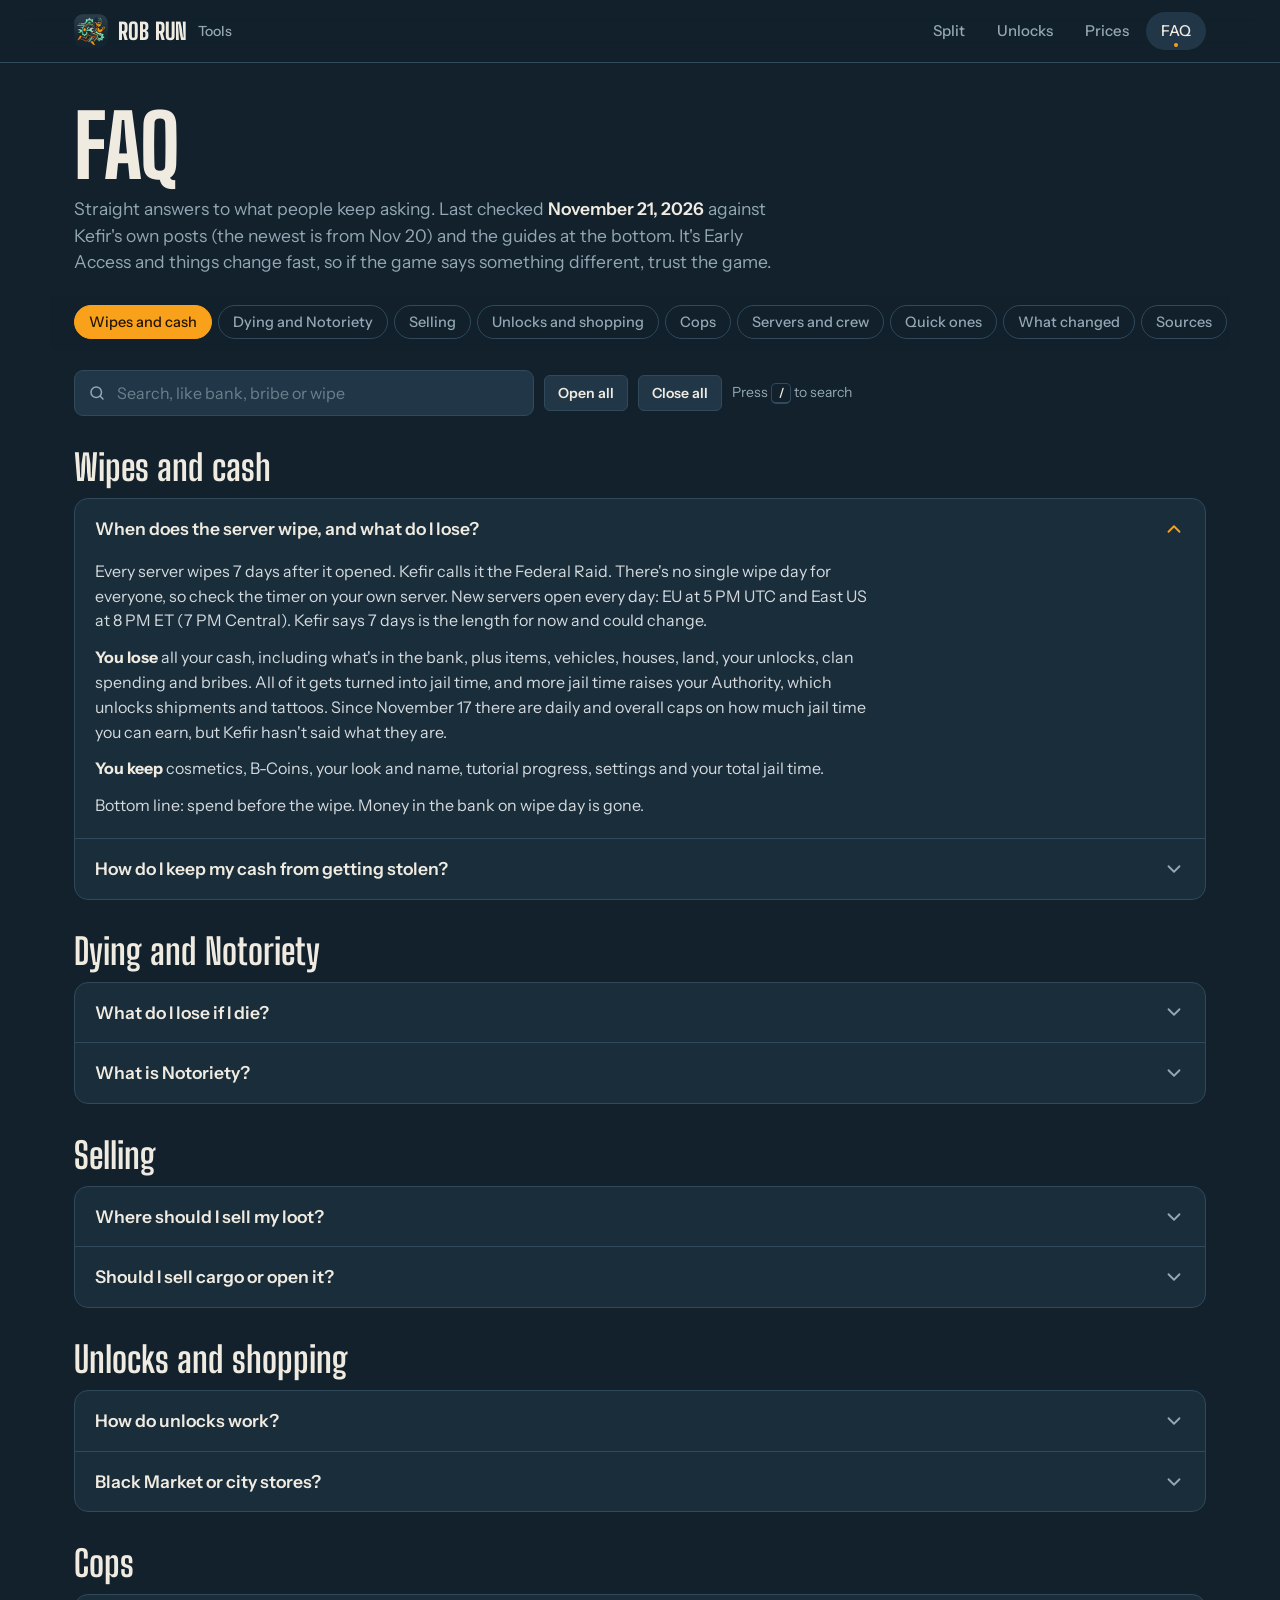
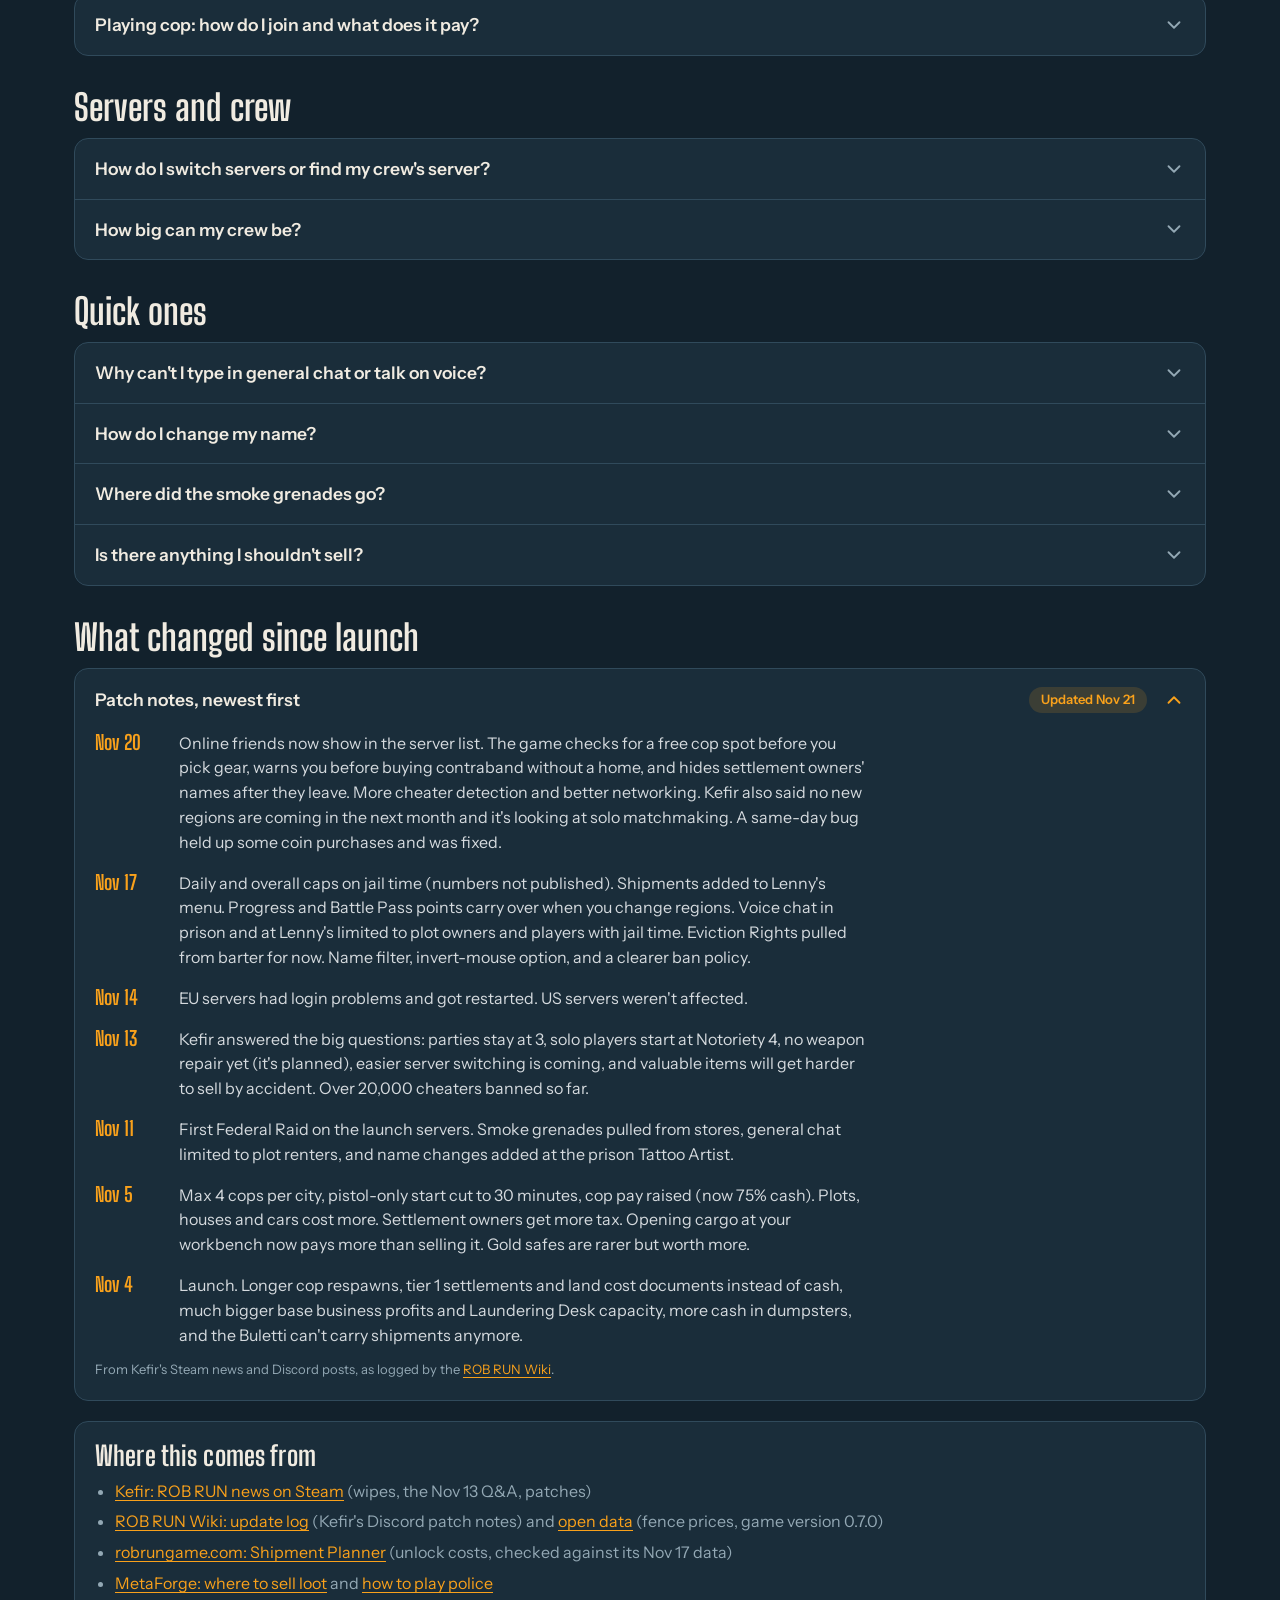
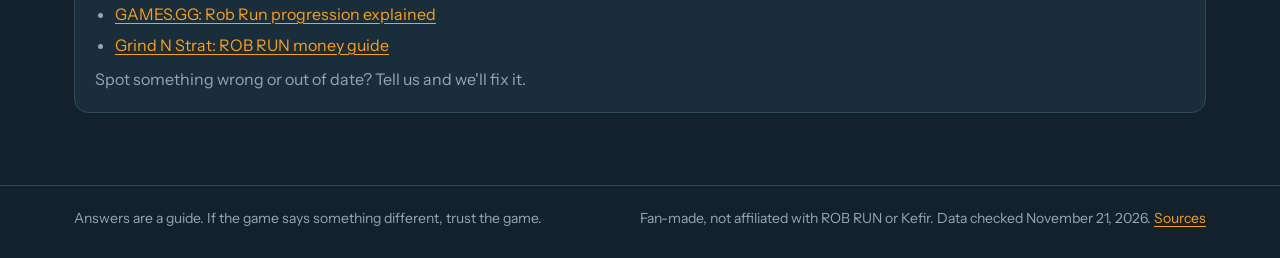
==== commit 8435fb7f: "Crew logo, logo colors, and a cash pile that grows on the laundering desk The site now uses the crew" ====
--- a/faq/index.html
+++ b/faq/index.html
@@ -7,12 +7,16 @@
 <meta name="description" content="Straight answers to common ROB RUN questions: wipes, keeping your cash, what you lose when you die, Notoriety, where to sell, unlocks, cops and recent patches.">
 <meta property="og:title" content="ROB RUN FAQ">
 <meta property="og:description" content="Wipes, keeping your cash, what you lose when you die, Notoriety, where to sell, unlocks, cops and recent patches.">
-<meta name="theme-color" content="#162027">
-<link rel="icon" href="../assets/favicon.svg" type="image/svg+xml">
+<meta name="theme-color" content="#12212c">
+<link rel="icon" href="../assets/favicon-32.png" sizes="32x32" type="image/png">
+<link rel="icon" href="../assets/logo-192.png" sizes="192x192" type="image/png">
+<link rel="apple-touch-icon" href="../assets/apple-touch-icon.png">
+<meta property="og:image" content="https://robruntools.github.io/assets/og.png">
+<meta name="twitter:card" content="summary_large_image">
 <link rel="preload" href="../assets/fonts/big-shoulders-display-latin-800-normal.woff2" as="font" type="font/woff2" crossorigin>
 <link rel="preload" href="../assets/fonts/instrument-sans-latin-400-normal.woff2" as="font" type="font/woff2" crossorigin>
 <link rel="stylesheet" href="../assets/site.css">
-<script src="../assets/site.js" defer></script>
+<script src="../assets/site.js"></script>
 <style>
 .faq-tools { display: flex; flex-wrap: wrap; align-items: center; gap: 10px; }
 .faq-tools .find { position: relative; flex: 1 1 280px; max-width: 460px; }
@@ -34,7 +38,7 @@
 .q > summary:hover { background: var(--pier-2); }
 .q > summary:hover .chev { color: var(--receipt); }
 .q .new { margin-left: auto; }
-.a { padding: 0 20px 20px; display: grid; gap: 12px; max-width: 74ch; color: #d3d6d2; }
+.a { padding: 0 20px 20px; display: grid; gap: 12px; max-width: 74ch; color: #d5dade; }
 .a p { margin: 0; }
 .a ul { margin: 0; padding-left: 20px; display: grid; gap: 7px; }
 .a li::marker { color: var(--sodium); }
@@ -63,7 +67,7 @@
 <body>
 <header class="nav">
   <div class="nav-in">
-    <a class="brand" href="../" aria-label="ROB RUN Tools home"><svg class="brand-mark" viewBox="0 0 32 32" aria-hidden="true"><rect width="32" height="32" rx="9" fill="#f4b740"/><rect x="6.5" y="10" width="19" height="12" rx="2.5" fill="none" stroke="#1f1705" stroke-width="2.2"/><circle cx="16" cy="16" r="2.7" fill="#1f1705"/><path d="M10.4 13.4v5.2M21.6 13.4v5.2" stroke="#1f1705" stroke-width="2" stroke-linecap="round"/></svg><b>ROB RUN</b><small>Tools</small></a>
+    <a class="brand" href="../" aria-label="ROB RUN Tools home"><img class="brand-mark" src="../assets/logo-96.png" width="34" height="34" alt=""><b>ROB RUN</b><small>Tools</small></a>
     <nav class="nav-links" aria-label="Main">
       <a href="../" class="home"><svg viewBox="0 0 24 24" fill="none" stroke="currentColor" stroke-width="1.8" stroke-linecap="round" stroke-linejoin="round" aria-hidden="true"><path d="M3.5 11 12 4l8.5 7"/><path d="M5.5 9.8V20h4.8v-5.6h3.4V20h4.8V9.8"/></svg><span>Home</span></a>
       <a href="../split/"><svg viewBox="0 0 24 24" fill="none" stroke="currentColor" stroke-width="1.8" stroke-linecap="round" stroke-linejoin="round" aria-hidden="true"><circle cx="12" cy="12" r="8.5"/><path d="M12 12V3.5M12 12l7.36 4.25M12 12l-7.36 4.25"/></svg><span>Split</span></a>
--- a/assets/site.css
+++ b/assets/site.css
@@ -1,7 +1,7 @@
 /* ROB RUN Tools
-   Looty Bay at night: deep bay-blue surfaces, sodium streetlight amber for anything you act on,
-   clean-cash green for good news, siren red for bad. Big Shoulders (condensed signage) carries
-   headings and money; Instrument Sans does everything else. Fonts are self-hosted (OFL). */
+   Colors come from the crew logo: deep navy surfaces, the runner's orange for anything you act on,
+   the gears' mint green for money that's safe and good news, siren red for bad. Big Shoulders
+   (condensed signage) carries headings and money; Instrument Sans does everything else. */
 
 @font-face { font-family: "Big Shoulders Display"; src: url("fonts/big-shoulders-display-latin-600-normal.woff2") format("woff2"); font-weight: 600; font-display: swap; }
 @font-face { font-family: "Big Shoulders Display"; src: url("fonts/big-shoulders-display-latin-700-normal.woff2") format("woff2"); font-weight: 700; font-display: swap; }
@@ -13,20 +13,21 @@
 @font-face { font-family: "Permanent Marker"; src: url("fonts/permanent-marker-latin-400-normal.woff2") format("woff2"); font-weight: 400; font-display: swap; }
 
 :root {
-  --bay: #162027;
-  --pier: #1d2930;
-  --pier-2: #243139;
-  --pier-3: #2b3a43;
-  --rope: #33444e;
-  --receipt: #ede8dd;
-  --smoke: #97a5ab;
-  --sodium: #f4b740;
-  --sodium-soft: rgba(244, 183, 64, 0.14);
-  --on-sodium: #1f1705;
-  --cash: #7ccb9d;
-  --cash-soft: rgba(124, 203, 157, 0.14);
-  --siren: #ef6b5e;
-  --siren-soft: rgba(239, 107, 94, 0.14);
+  --bay: #12212c;
+  --pier: #1a2d3a;
+  --pier-2: #213747;
+  --pier-3: #294253;
+  --rope: #304a5b;
+  --receipt: #f0ebe1;
+  --smoke: #93a8b4;
+  --sodium: #f9a11b;
+  --sodium-hi: #fbb547;
+  --sodium-soft: rgba(249, 161, 27, 0.15);
+  --on-sodium: #231503;
+  --cash: #78e4ad;
+  --cash-soft: rgba(120, 228, 173, 0.14);
+  --siren: #f06b5e;
+  --siren-soft: rgba(240, 107, 94, 0.15);
 
   /* Older names used inside page styles */
   --bg: var(--bay);
@@ -84,7 +85,7 @@
   position: sticky;
   top: 0;
   z-index: 40;
-  background: rgba(22, 32, 39, 0.86);
+  background: rgba(18, 33, 44, 0.86);
   -webkit-backdrop-filter: saturate(1.3) blur(12px);
   backdrop-filter: saturate(1.3) blur(12px);
   border-bottom: 1px solid var(--rope);
@@ -106,7 +107,7 @@
   text-decoration: none;
   white-space: nowrap;
 }
-.brand-mark { width: 30px; height: 30px; flex: none; transition: transform 300ms var(--ease); }
+.brand-mark { width: 34px; height: 34px; flex: none; border-radius: 9px; transition: transform 300ms var(--ease); }
 .brand:hover .brand-mark { transform: rotate(-8deg) scale(1.05); }
 .brand b { font-family: var(--font-display); font-weight: 800; font-size: 23px; line-height: 1; letter-spacing: 0.01em; }
 .brand small { font-size: 14px; font-weight: 500; color: var(--smoke); padding-top: 2px; }
@@ -191,7 +192,7 @@
   padding: 10px var(--gutter);
   overflow-x: auto;
   scrollbar-width: none;
-  background: rgba(22, 32, 39, 0.9);
+  background: rgba(18, 33, 44, 0.9);
   -webkit-backdrop-filter: blur(12px);
   backdrop-filter: blur(12px);
   border-bottom: 1px solid transparent;
@@ -286,10 +287,10 @@
   transition: border-color 160ms ease, box-shadow 200ms ease, background-color 160ms ease;
 }
 select { padding-right: 36px; appearance: none; -webkit-appearance: none; cursor: pointer;
-  background-image: url("data:image/svg+xml,%3Csvg xmlns='http://www.w3.org/2000/svg' viewBox='0 0 24 24' fill='none' stroke='%2397a5ab' stroke-width='2' stroke-linecap='round' stroke-linejoin='round'%3E%3Cpath d='M6 9l6 6 6-6'/%3E%3C/svg%3E");
+  background-image: url("data:image/svg+xml,%3Csvg xmlns='http://www.w3.org/2000/svg' viewBox='0 0 24 24' fill='none' stroke='%2393a8b4' stroke-width='2' stroke-linecap='round' stroke-linejoin='round'%3E%3Cpath d='M6 9l6 6 6-6'/%3E%3C/svg%3E");
   background-repeat: no-repeat; background-position: right 12px center; background-size: 16px; }
 input::placeholder, textarea::placeholder { color: var(--smoke); opacity: 0.65; }
-input:hover, select:hover { border-color: #415662; }
+input:hover, select:hover { border-color: #40607a; }
 input:focus, select:focus, textarea:focus { outline: none; border-color: var(--sodium); box-shadow: 0 0 0 3px var(--sodium-soft); }
 input[aria-invalid="true"] { border-color: var(--siren); box-shadow: 0 0 0 3px var(--siren-soft); }
 input:disabled, select:disabled { opacity: 0.5; cursor: not-allowed; }
@@ -312,10 +313,10 @@
   white-space: nowrap;
   transition: background-color 160ms ease, border-color 160ms ease, color 160ms ease, transform 120ms ease;
 }
-.btn:hover { background: var(--pier-3); border-color: #45606d; }
+.btn:hover { background: var(--pier-3); border-color: #43657d; }
 .btn:active { transform: scale(0.97); }
 .btn.primary { background: var(--sodium); border-color: var(--sodium); color: var(--on-sodium); }
-.btn.primary:hover { background: #f7c45f; border-color: #f7c45f; }
+.btn.primary:hover { background: var(--sodium-hi); border-color: var(--sodium-hi); }
 .btn.small { height: 36px; padding: 0 13px; font-size: 14px; border-radius: var(--r-sm); }
 .btn.danger, .btn.danger:hover { border-color: var(--siren); background: var(--siren-soft); color: var(--siren); }
 .btn.ghost { background: transparent; }
@@ -396,7 +397,7 @@
   padding: 11px 18px;
   border-radius: 999px;
   background: var(--receipt);
-  color: #18232a;
+  color: #13222d;
   font-size: 15px;
   font-weight: 600;
   box-shadow: 0 14px 40px rgba(0, 0, 0, 0.4);
@@ -417,7 +418,7 @@
   place-items: center;
   border: 1px solid var(--rope);
   border-radius: 50%;
-  background: rgba(36, 49, 57, 0.92);
+  background: rgba(33, 55, 71, 0.94);
   color: var(--receipt);
   cursor: pointer;
   opacity: 0;
@@ -428,6 +429,48 @@
 .to-top svg { width: 20px; height: 20px; }
 .to-top.show { opacity: 1; transform: none; pointer-events: auto; }
 .to-top:hover { border-color: var(--sodium); color: var(--sodium); }
+
+/* ---------- The laundering desk: a cash pile that grows with your cut ---------- */
+.pile { display: grid; gap: 10px; align-content: end; min-width: 0; }
+.pile-stage { position: relative; height: 176px; margin: 0 12px; }
+.pile-bills { position: absolute; left: 0; right: 0; top: 0; bottom: 18px; }
+.bill {
+  position: absolute;
+  height: 18px;
+  border-radius: 3px;
+  background:
+    linear-gradient(90deg, transparent calc(50% - 7px), var(--sodium) calc(50% - 7px), var(--sodium) calc(50% + 7px), transparent calc(50% + 7px)),
+    repeating-linear-gradient(180deg, transparent 0 3px, rgba(8, 52, 34, 0.24) 3px 4px),
+    linear-gradient(180deg, #92f2c3, #5fcf98);
+  box-shadow: inset 0 0 0 1px rgba(8, 52, 34, 0.38), 0 1px 0 rgba(0, 0, 0, 0.35);
+  transform-origin: 50% 100%;
+}
+.bill::after {
+  content: "$";
+  position: absolute;
+  left: 7px;
+  top: 50%;
+  margin-top: -7px;
+  font: 800 12px/14px var(--font-display);
+  color: rgba(8, 52, 34, 0.55);
+}
+.pile.done .bill { box-shadow: inset 0 0 0 1px rgba(8, 52, 34, 0.38), 0 1px 0 rgba(0, 0, 0, 0.35), 0 0 14px rgba(120, 228, 173, 0.25); }
+.pile-desk {
+  position: absolute;
+  left: -12px;
+  right: -12px;
+  bottom: 0;
+  height: 18px;
+  border-radius: 6px 6px 4px 4px;
+  background: linear-gradient(180deg, #5a3f2a 0 5px, #3d2a1b 5px 100%);
+  box-shadow: 0 10px 22px rgba(0, 0, 0, 0.35), inset 0 1px 0 rgba(255, 255, 255, 0.12);
+}
+.pile-desk.thud { animation: thud 260ms var(--ease); }
+@keyframes thud { 40% { transform: translateY(2px); } }
+.pile-cap { display: flex; flex-wrap: wrap; justify-content: space-between; gap: 4px 14px; padding: 0 2px; font-size: 13px; color: var(--smoke); }
+.pile-cap b { color: var(--receipt); font-weight: 600; font-variant-numeric: tabular-nums; }
+.pile-more { position: absolute; right: 0; top: -2px; font: 700 15px/1 var(--font-display); color: var(--cash); }
+.pile-empty { position: absolute; left: 0; right: 0; bottom: 30px; text-align: center; font-size: 14px; color: var(--smoke); }
 
 /* ---------- Footer ---------- */
 .foot { border-top: 1px solid var(--rope); }
@@ -446,7 +489,7 @@
 
 /* ---------- Motion ---------- */
 @keyframes rise { from { opacity: 0; transform: translateY(14px); } }
-@keyframes flash { 0% { background-color: rgba(244, 183, 64, 0.22); } 100% { background-color: transparent; } }
+@keyframes flash { 0% { background-color: rgba(249, 161, 27, 0.24); } 100% { background-color: transparent; } }
 @keyframes pop { 0% { transform: scale(1); } 40% { transform: scale(1.18); } 100% { transform: scale(1); } }
 .flash { animation: flash 1.6s ease-out; }
 .pop { animation: pop 320ms var(--ease); }
@@ -480,7 +523,7 @@
     margin: 0;
     gap: 0;
     justify-content: space-around;
-    background: rgba(22, 32, 39, 0.95);
+    background: rgba(18, 33, 44, 0.96);
     -webkit-backdrop-filter: saturate(1.3) blur(12px);
     backdrop-filter: saturate(1.3) blur(12px);
     border-top: 1px solid var(--rope);
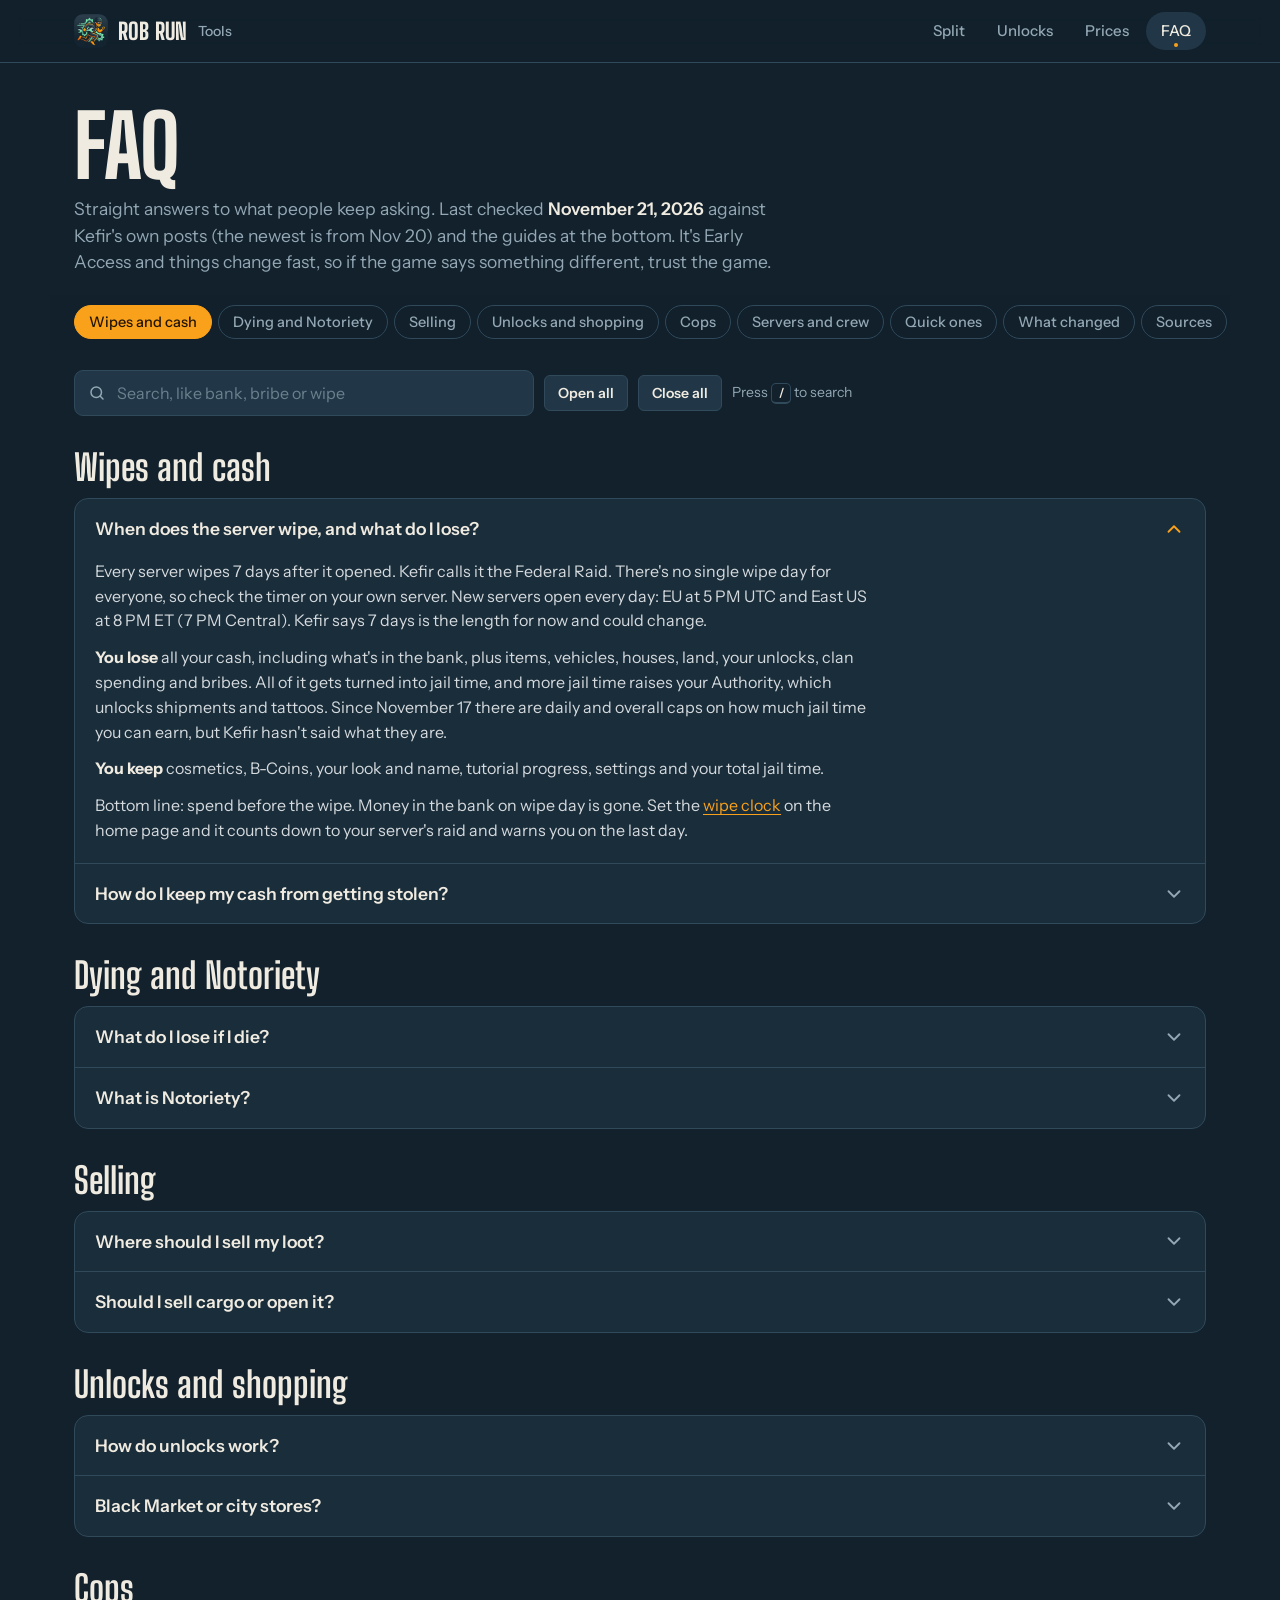
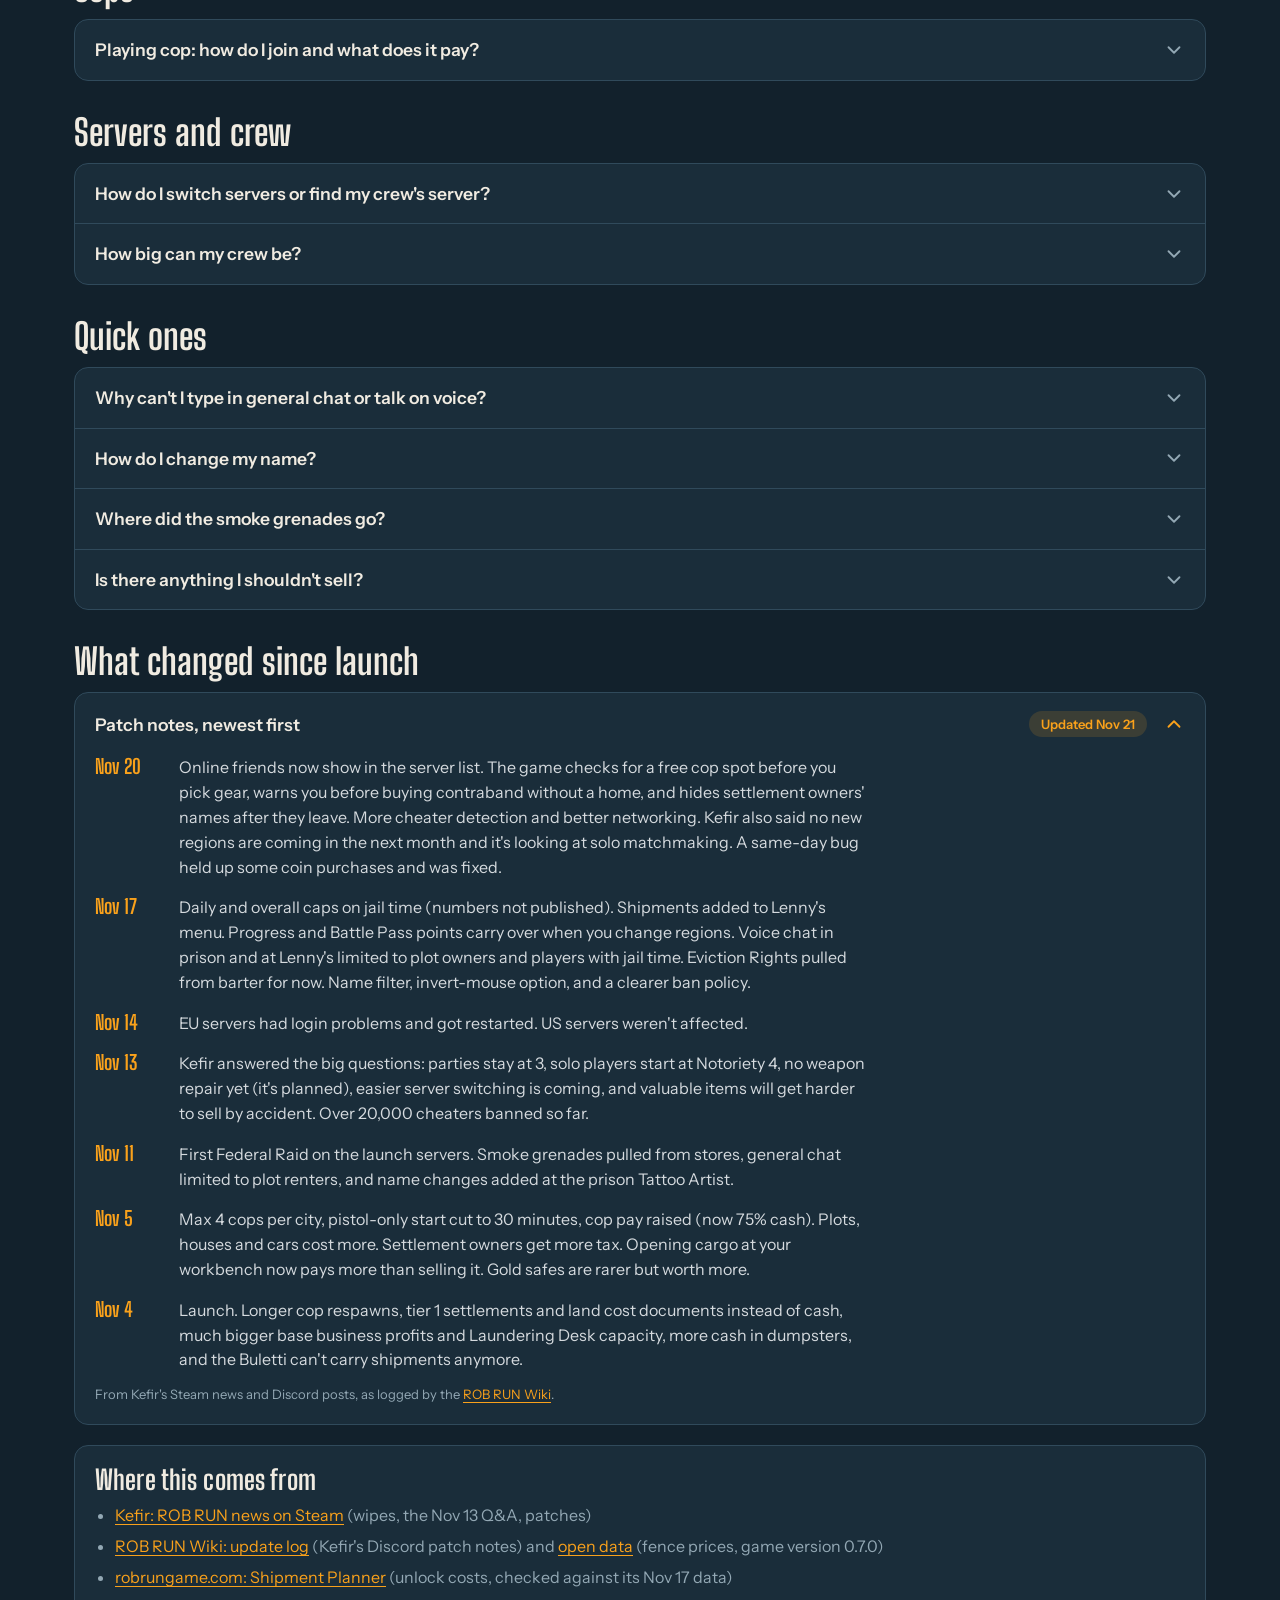
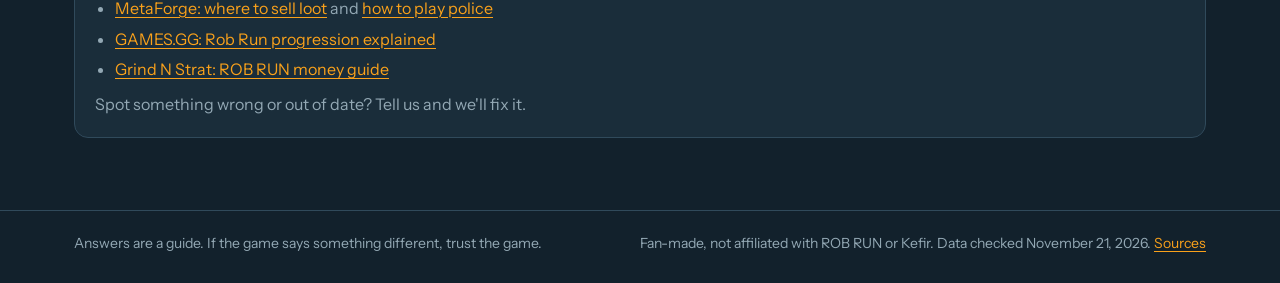
==== commit c5787c7c: "Add a live wipe clock, fresh-server timers and milestone stamps - Home: countdown to your server's F" ====
--- a/faq/index.html
+++ b/faq/index.html
@@ -8,15 +8,15 @@
 <meta property="og:title" content="ROB RUN FAQ">
 <meta property="og:description" content="Wipes, keeping your cash, what you lose when you die, Notoriety, where to sell, unlocks, cops and recent patches.">
 <meta name="theme-color" content="#12212c">
-<link rel="icon" href="../assets/favicon-32.png" sizes="32x32" type="image/png">
-<link rel="icon" href="../assets/logo-192.png" sizes="192x192" type="image/png">
-<link rel="apple-touch-icon" href="../assets/apple-touch-icon.png">
+<link rel="icon" href="../assets/favicon-32.png?v=1f6ba21c" sizes="32x32" type="image/png">
+<link rel="icon" href="../assets/logo-192.png?v=1f6ba21c" sizes="192x192" type="image/png">
+<link rel="apple-touch-icon" href="../assets/apple-touch-icon.png?v=1f6ba21c">
 <meta property="og:image" content="https://robruntools.github.io/assets/og.png">
 <meta name="twitter:card" content="summary_large_image">
 <link rel="preload" href="../assets/fonts/big-shoulders-display-latin-800-normal.woff2" as="font" type="font/woff2" crossorigin>
 <link rel="preload" href="../assets/fonts/instrument-sans-latin-400-normal.woff2" as="font" type="font/woff2" crossorigin>
-<link rel="stylesheet" href="../assets/site.css">
-<script src="../assets/site.js"></script>
+<link rel="stylesheet" href="../assets/site.css?v=1f6ba21c">
+<script src="../assets/site.js?v=1f6ba21c"></script>
 <style>
 .faq-tools { display: flex; flex-wrap: wrap; align-items: center; gap: 10px; }
 .faq-tools .find { position: relative; flex: 1 1 280px; max-width: 460px; }
@@ -67,7 +67,7 @@
 <body>
 <header class="nav">
   <div class="nav-in">
-    <a class="brand" href="../" aria-label="ROB RUN Tools home"><img class="brand-mark" src="../assets/logo-96.png" width="34" height="34" alt=""><b>ROB RUN</b><small>Tools</small></a>
+    <a class="brand" href="../" aria-label="ROB RUN Tools home"><img class="brand-mark" src="../assets/logo-96.png?v=1f6ba21c" width="34" height="34" alt=""><b>ROB RUN</b><small>Tools</small></a>
     <nav class="nav-links" aria-label="Main">
       <a href="../" class="home"><svg viewBox="0 0 24 24" fill="none" stroke="currentColor" stroke-width="1.8" stroke-linecap="round" stroke-linejoin="round" aria-hidden="true"><path d="M3.5 11 12 4l8.5 7"/><path d="M5.5 9.8V20h4.8v-5.6h3.4V20h4.8V9.8"/></svg><span>Home</span></a>
       <a href="../split/"><svg viewBox="0 0 24 24" fill="none" stroke="currentColor" stroke-width="1.8" stroke-linecap="round" stroke-linejoin="round" aria-hidden="true"><circle cx="12" cy="12" r="8.5"/><path d="M12 12V3.5M12 12l7.36 4.25M12 12l-7.36 4.25"/></svg><span>Split</span></a>
@@ -116,7 +116,7 @@
           <p>Every server wipes 7 days after it opened. Kefir calls it the Federal Raid. There's no single wipe day for everyone, so check the timer on your own server. New servers open every day: EU at 5 PM UTC and East US at 8 PM ET (7 PM Central). Kefir says 7 days is the length for now and could change.</p>
           <p><strong>You lose</strong> all your cash, including what's in the bank, plus items, vehicles, houses, land, your unlocks, clan spending and bribes. All of it gets turned into jail time, and more jail time raises your Authority, which unlocks shipments and tattoos. Since November 17 there are daily and overall caps on how much jail time you can earn, but Kefir hasn't said what they are.</p>
           <p><strong>You keep</strong> cosmetics, B-Coins, your look and name, tutorial progress, settings and your total jail time.</p>
-          <p>Bottom line: spend before the wipe. Money in the bank on wipe day is gone.</p>
+          <p>Bottom line: spend before the wipe. Money in the bank on wipe day is gone. Set the <a href="../#clock">wipe clock</a> on the home page and it counts down to your server's raid and warns you on the last day.</p>
         </div>
       </details>
       <details class="q acc" id="cash">
--- a/assets/site.css
+++ b/assets/site.css
@@ -432,7 +432,7 @@
 
 /* ---------- The laundering desk: a cash pile that grows with your cut ---------- */
 .pile { display: grid; gap: 10px; align-content: end; min-width: 0; }
-.pile-stage { position: relative; height: 176px; margin: 0 12px; }
+.pile-stage { position: relative; height: 176px; margin: 0 12px; overflow: visible; }
 .pile-bills { position: absolute; left: 0; right: 0; top: 0; bottom: 18px; }
 .bill {
   position: absolute;
@@ -469,7 +469,7 @@
 @keyframes thud { 40% { transform: translateY(2px); } }
 .pile-cap { display: flex; flex-wrap: wrap; justify-content: space-between; gap: 4px 14px; padding: 0 2px; font-size: 13px; color: var(--smoke); }
 .pile-cap b { color: var(--receipt); font-weight: 600; font-variant-numeric: tabular-nums; }
-.pile-more { position: absolute; right: 0; top: -2px; font: 700 15px/1 var(--font-display); color: var(--cash); }
+
 .pile-empty { position: absolute; left: 0; right: 0; bottom: 30px; text-align: center; font-size: 14px; color: var(--smoke); }
 
 /* ---------- Footer ---------- */
@@ -486,6 +486,109 @@
   color: var(--smoke);
 }
 .foot-in p { margin: 0; }
+
+/* ---------- Wipe clock ---------- */
+.hint { margin: 0; font-size: 14px; color: var(--smoke); }
+.hint.bad { color: var(--siren); }
+.clock { display: grid; grid-template-columns: minmax(0, 1fr) minmax(230px, 300px); overflow: hidden; }
+.clock-main { display: grid; gap: 12px; align-content: start; padding: 24px 26px 24px; min-width: 0; }
+.clock-head { display: flex; align-items: center; justify-content: space-between; gap: 12px; }
+.clock-head .label, .clock-main > .label { font-size: 15px; }
+.clock-time {
+  font-family: var(--font-display); font-weight: 800; line-height: 0.86; letter-spacing: -0.005em;
+  font-size: clamp(50px, 8.4vw, 100px); font-variant-numeric: tabular-nums; white-space: nowrap; margin-top: 6px;
+}
+.clock-time b { font-weight: 800; transition: color 400ms ease; }
+.clock-time i { font-style: normal; font-weight: 700; font-size: 0.4em; color: var(--smoke); margin: 0 0.34em 0 0.05em; }
+.clock-time i:last-child { margin-right: 0; }
+.clock-fuse { position: relative; height: 10px; margin: 12px 6px 0 0; border-radius: 99px; background: var(--pier-3); }
+.clock-fuse i { position: absolute; left: 0; top: 0; bottom: 0; border-radius: 99px; background: linear-gradient(90deg, #a86a12, var(--sodium)); }
+.clock-fuse::after {
+  content: ""; position: absolute; inset: 0; z-index: 1; border-radius: inherit; pointer-events: none;
+  background: repeating-linear-gradient(90deg, transparent 0, transparent calc(100% / 7 - 3px), var(--pier) calc(100% / 7 - 3px), var(--pier) calc(100% / 7));
+}
+.spark {
+  position: absolute; top: 50%; z-index: 2; width: 14px; height: 14px; margin: -7px 0 0 -7px; border-radius: 50%;
+  background: #ffe2a8; box-shadow: 0 0 0 3px rgba(249, 161, 27, 0.32), 0 0 18px 5px rgba(249, 161, 27, 0.5);
+  animation: flicker 1.4s ease-in-out infinite alternate;
+}
+@keyframes flicker { from { transform: scale(0.86); opacity: 0.85; } to { transform: scale(1.08); opacity: 1; } }
+.clock-meta { display: flex; flex-wrap: wrap; justify-content: space-between; gap: 4px 16px; font-size: 14.5px; color: var(--smoke); }
+.clock-when { color: var(--receipt); font-weight: 500; }
+.clock-msg { margin: 4px 0 0; padding: 11px 14px; border-radius: var(--r-md); background: var(--pier-2); font-weight: 500; }
+.clock.soon .clock-time b { color: var(--siren); }
+.clock.soon .clock-fuse i { background: linear-gradient(90deg, #9c3a31, var(--siren)); }
+.clock.soon .spark { background: #ffd2cc; box-shadow: 0 0 0 3px rgba(240, 107, 94, 0.32), 0 0 18px 5px rgba(240, 107, 94, 0.55); }
+.clock.soon .clock-msg { background: var(--siren-soft); color: #ffd9d4; }
+.clock.urgent .spark { animation-duration: 0.45s; }
+.clock-ask { font-family: var(--font-display); font-weight: 800; font-size: clamp(36px, 5vw, 50px); line-height: 0.95; }
+.clock-sub { margin: 0; color: var(--smoke); max-width: 54ch; }
+.clock-setter { margin-top: 6px; }
+.clock-servers { display: grid; gap: 14px; align-content: start; padding: 24px 22px; border-left: 1px solid var(--rope); background: rgba(8, 16, 22, 0.22); }
+.clock-servers .label { font-size: 15px; }
+.srv { display: grid; grid-template-columns: minmax(0, 1fr) auto; align-items: baseline; gap: 2px 10px; }
+.srv b { font-family: var(--font-display); font-weight: 700; font-size: 26px; line-height: 1; }
+.srv-left { font-weight: 600; font-variant-numeric: tabular-nums; }
+.srv-at { grid-column: 1 / -1; color: var(--smoke); font-size: 14px; }
+.srv-note { margin: 2px 0 0; color: var(--smoke); font-size: 13.5px; }
+
+.setter { display: grid; gap: 14px; max-width: 540px; }
+.set-pane { display: grid; gap: 12px; }
+.dhm { display: grid; grid-template-columns: repeat(3, minmax(0, 96px)); gap: 12px; }
+.dhm input { height: 50px; font-size: 22px; font-weight: 600; text-align: center; font-variant-numeric: tabular-nums; }
+.set-acts { display: flex; flex-wrap: wrap; gap: 10px; }
+.setter .seg { justify-self: start; max-width: 100%; }
+
+.sheet {
+  width: min(560px, calc(100vw - 32px)); max-height: calc(100dvh - 32px); overflow: auto;
+  padding: 24px; border: 1px solid var(--rope); border-radius: var(--r-lg);
+  background: var(--pier); color: var(--receipt); box-shadow: 0 30px 80px rgba(0, 0, 0, 0.5);
+}
+.sheet::backdrop { background: rgba(8, 15, 20, 0.7); }
+.sheet[open] { animation: sheet-in 260ms var(--ease); }
+@keyframes sheet-in { from { opacity: 0; transform: translateY(14px) scale(0.98); } }
+.sheet-sub { margin: 8px 0 18px; color: var(--smoke); }
+
+.wipe-line { display: flex; flex-wrap: wrap; align-items: center; gap: 4px 10px; margin-top: 16px; font-size: 15px; color: var(--smoke); }
+.wl-dot { width: 9px; height: 9px; flex: none; border-radius: 50%; background: var(--rope); }
+.wipe-line.is-set .wl-dot { background: var(--sodium); box-shadow: 0 0 0 3px var(--sodium-soft); }
+.wl-left { color: var(--receipt); font-weight: 600; font-variant-numeric: tabular-nums; }
+.wipe-line.soon .wl-dot { background: var(--siren); box-shadow: 0 0 0 3px var(--siren-soft); }
+.wipe-line.soon .wl-left { color: var(--siren); }
+.wipe-line.urgent .wl-dot { animation: flicker 0.45s ease-in-out infinite alternate; }
+
+/* Milestone stamp */
+.stamp {
+  position: absolute; left: 50%; top: 40%; z-index: 900; pointer-events: none;
+  padding: 9px 16px 7px; border: 3px solid currentColor; border-radius: 10px;
+  box-shadow: inset 0 0 0 2px rgba(18, 33, 44, 0.9), inset 0 0 0 4px currentColor, 0 12px 30px rgba(0, 0, 0, 0.35);
+  font: 800 34px/1 var(--font-display); letter-spacing: 0.02em; white-space: nowrap;
+  color: var(--sodium); background: rgba(18, 33, 44, 0.84);
+  transform: translate(-50%, -50%) rotate(-7deg);
+  animation: stamp-in 520ms cubic-bezier(0.2, 1.3, 0.4, 1) both;
+}
+.stamp.good { color: var(--cash); }
+.stamp.out { animation: stamp-out 520ms ease forwards; }
+@keyframes stamp-in {
+  0% { opacity: 0; transform: translate(-50%, -50%) rotate(-14deg) scale(2.1); }
+  60% { opacity: 1; transform: translate(-50%, -50%) rotate(-7deg) scale(0.95); }
+  100% { opacity: 1; transform: translate(-50%, -50%) rotate(-7deg) scale(1); }
+}
+@keyframes stamp-out { to { opacity: 0; transform: translate(-50%, -50%) rotate(-7deg) scale(1.05); } }
+
+@media (max-width: 760px) {
+  .clock { grid-template-columns: minmax(0, 1fr); }
+  .clock-main { padding: 20px; }
+  .clock-servers { border-left: 0; border-top: 1px solid var(--rope); padding: 18px 20px; grid-template-columns: repeat(2, minmax(0, 1fr)); gap: 12px 18px; }
+  .clock-servers .label, .srv-note { grid-column: 1 / -1; }
+  .srv { grid-template-columns: minmax(0, 1fr); }
+  .srv b { font-size: 22px; }
+  .sheet { padding: 20px; }
+  .stamp { font-size: 28px; }
+}
+@media (max-width: 380px) {
+  .dhm { grid-template-columns: repeat(3, minmax(0, 1fr)); }
+}
 
 /* ---------- Motion ---------- */
 @keyframes rise { from { opacity: 0; transform: translateY(14px); } }
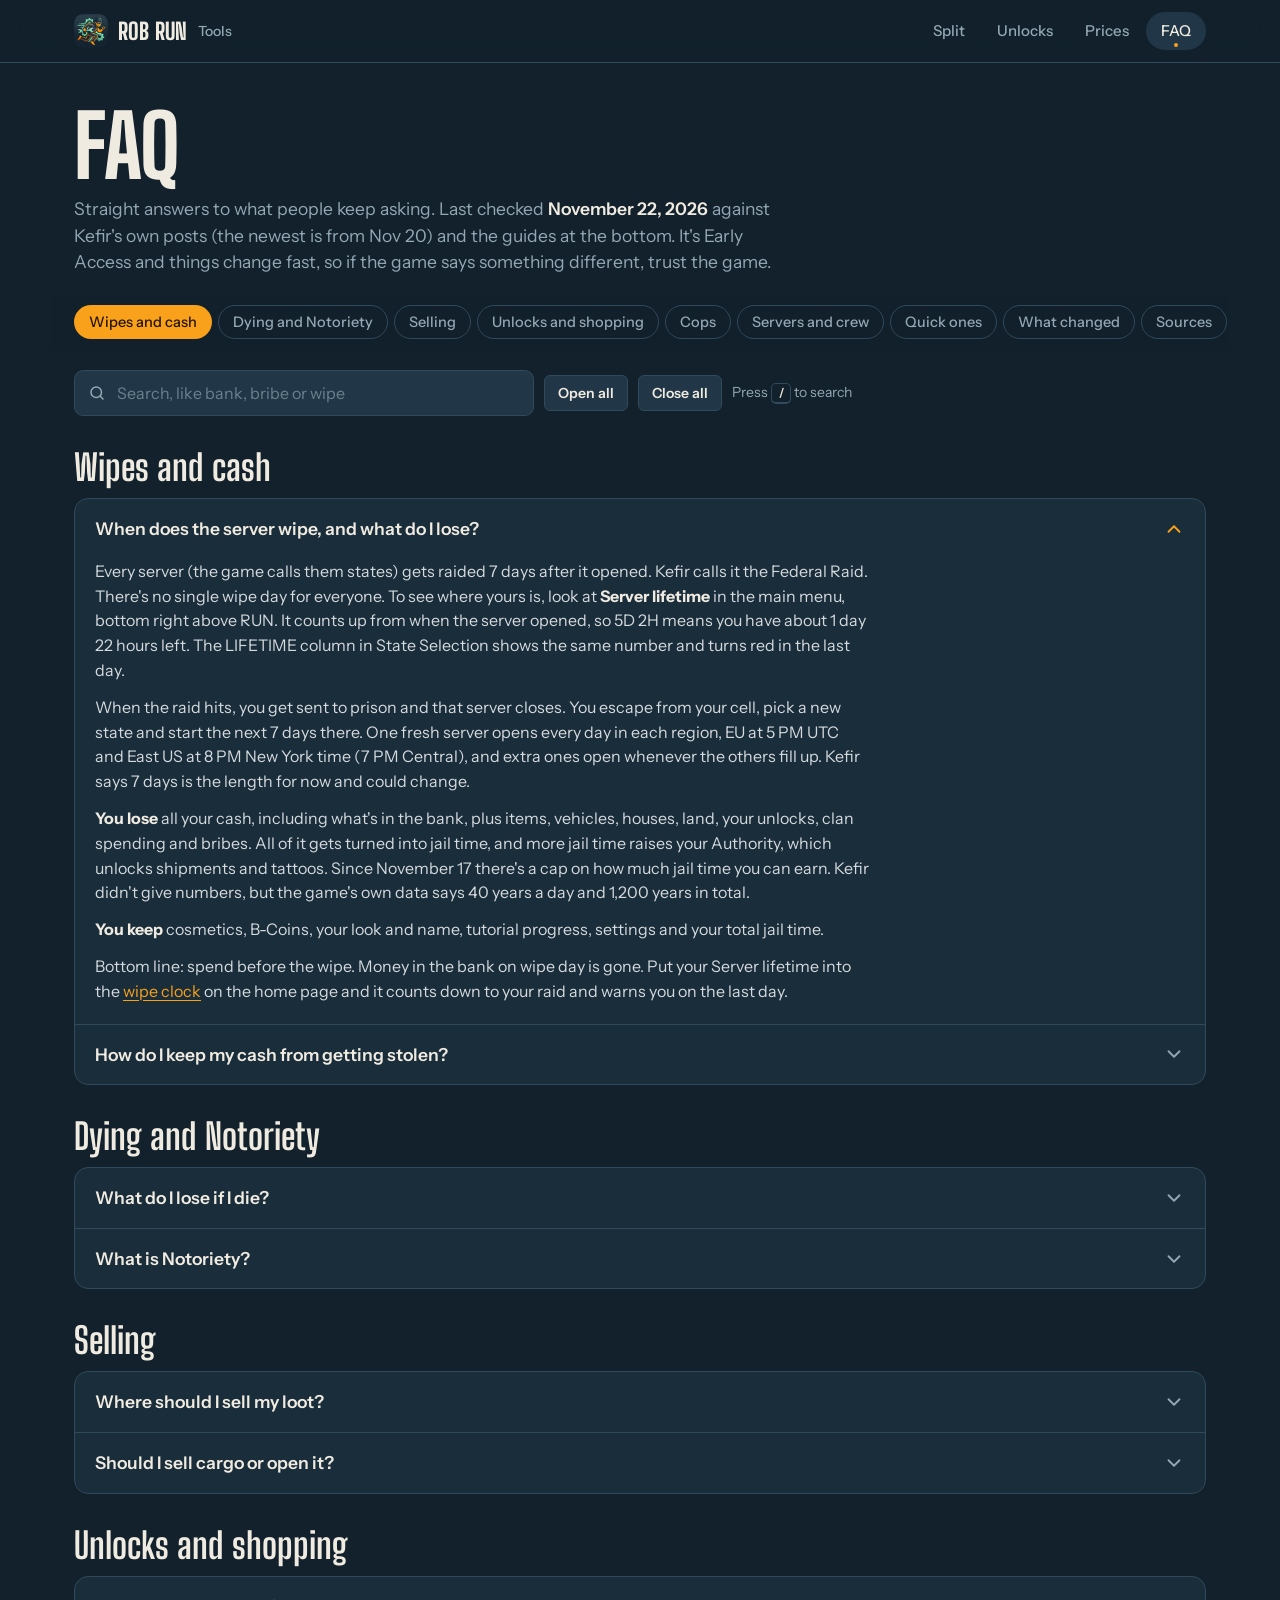
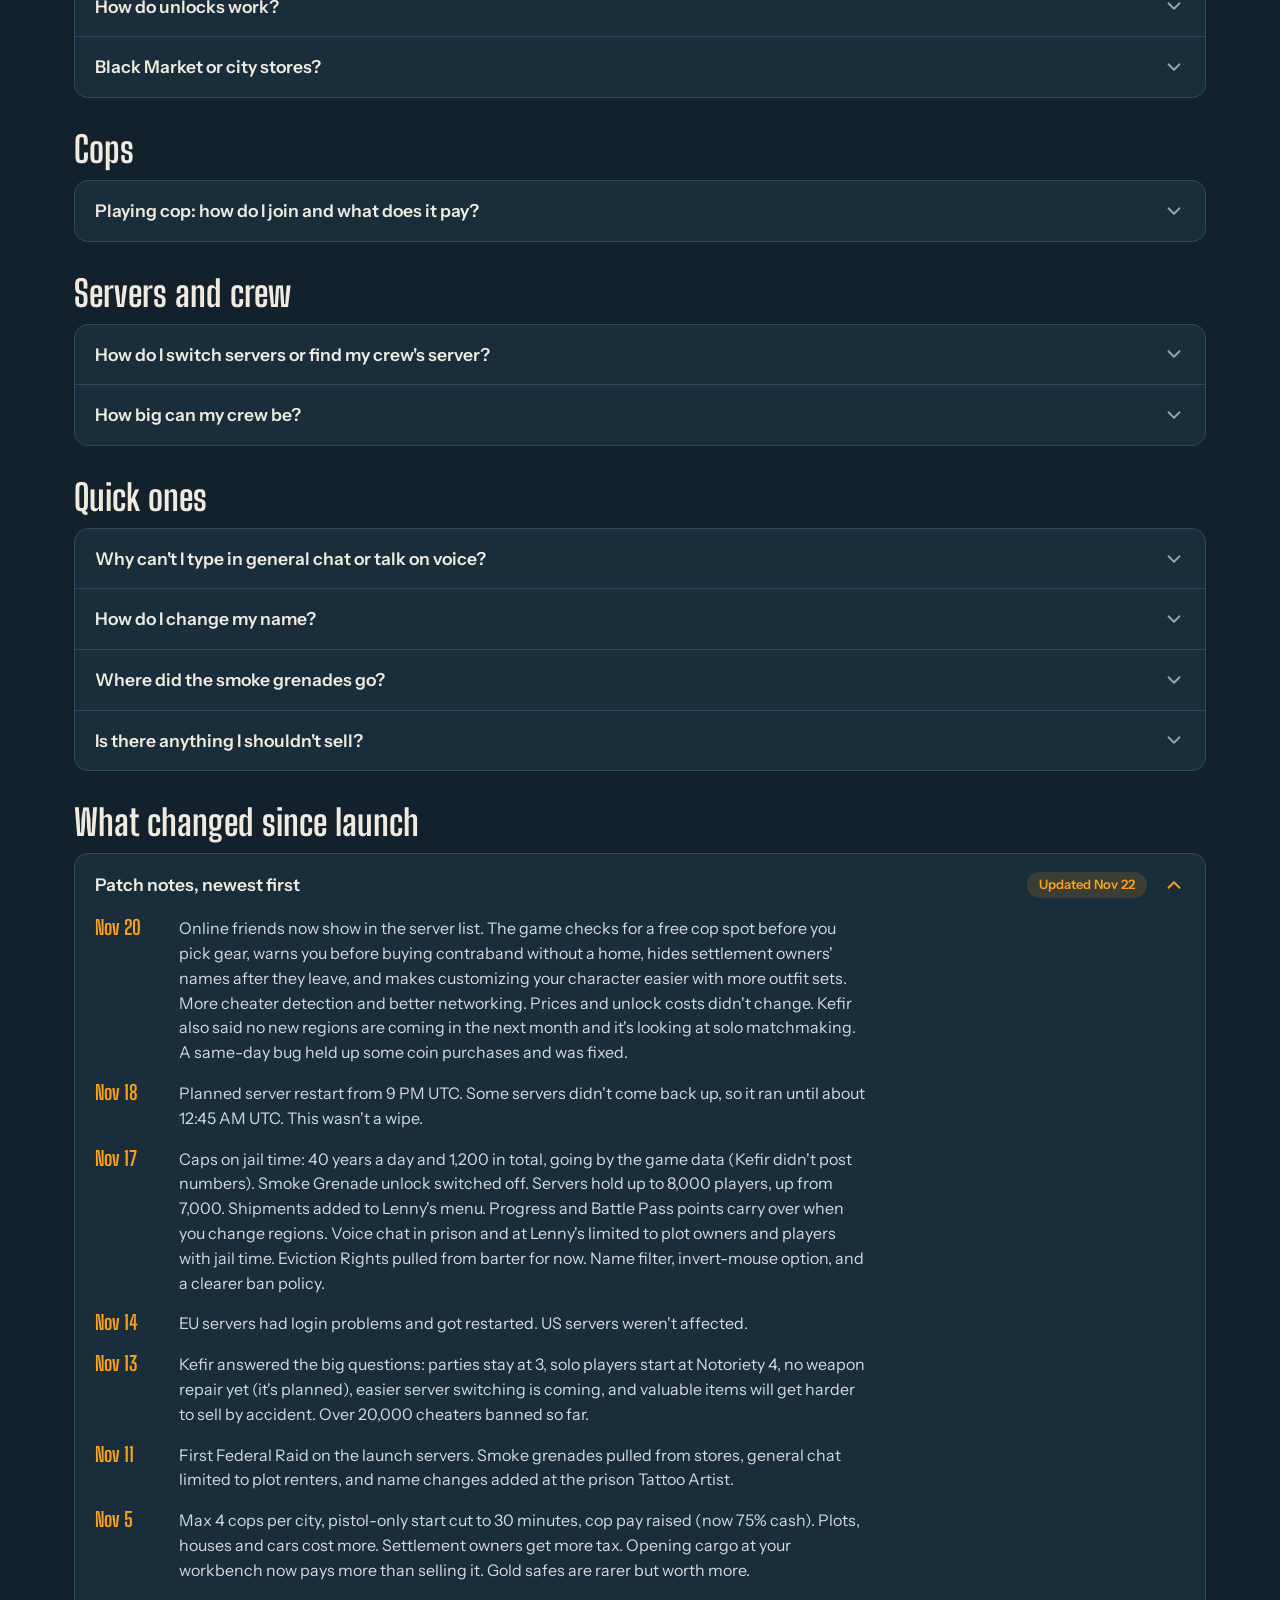
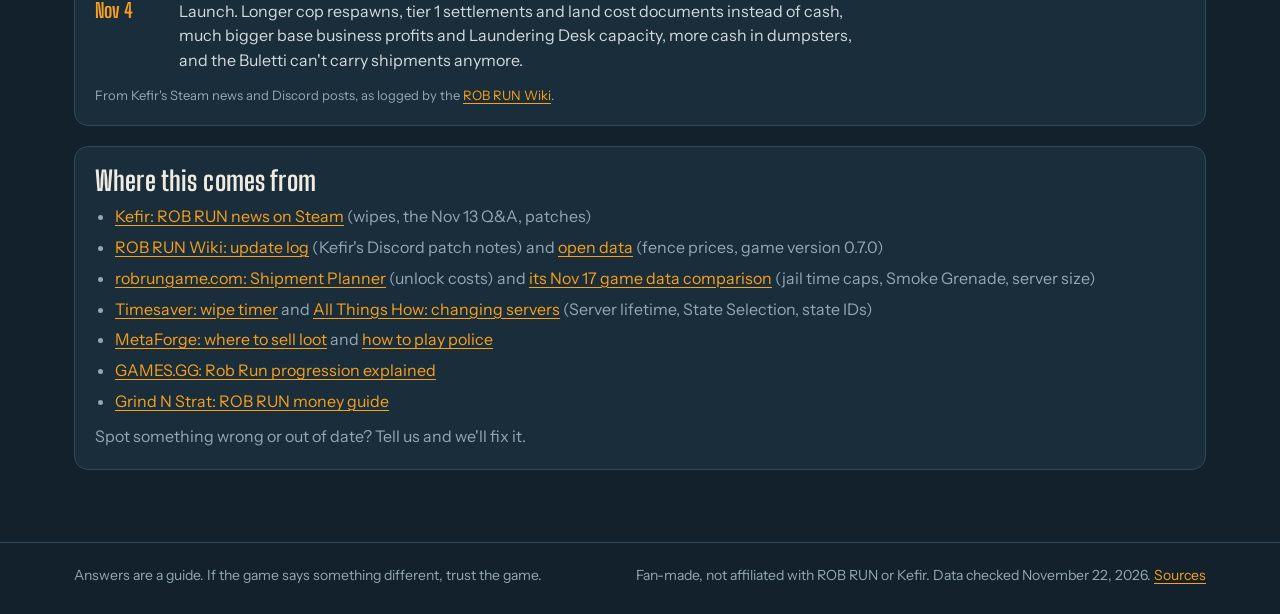
==== commit eec8377f: "Fact-check pass for Nov 22 and a light motion polish Facts - Wipe clock now matches the game: set it" ====
--- a/faq/index.html
+++ b/faq/index.html
@@ -3,20 +3,20 @@
 <head>
 <meta charset="utf-8">
 <meta name="viewport" content="width=device-width, initial-scale=1, viewport-fit=cover">
-<title>FAQ · ROB RUN Tools</title>
+<title>FAQ – ROB RUN Tools</title>
 <meta name="description" content="Straight answers to common ROB RUN questions: wipes, keeping your cash, what you lose when you die, Notoriety, where to sell, unlocks, cops and recent patches.">
 <meta property="og:title" content="ROB RUN FAQ">
 <meta property="og:description" content="Wipes, keeping your cash, what you lose when you die, Notoriety, where to sell, unlocks, cops and recent patches.">
 <meta name="theme-color" content="#12212c">
-<link rel="icon" href="../assets/favicon-32.png?v=1f6ba21c" sizes="32x32" type="image/png">
-<link rel="icon" href="../assets/logo-192.png?v=1f6ba21c" sizes="192x192" type="image/png">
-<link rel="apple-touch-icon" href="../assets/apple-touch-icon.png?v=1f6ba21c">
+<link rel="icon" href="../assets/favicon-32.png?v=2c8b6ae2" sizes="32x32" type="image/png">
+<link rel="icon" href="../assets/logo-192.png?v=2c8b6ae2" sizes="192x192" type="image/png">
+<link rel="apple-touch-icon" href="../assets/apple-touch-icon.png?v=2c8b6ae2">
 <meta property="og:image" content="https://robruntools.github.io/assets/og.png">
 <meta name="twitter:card" content="summary_large_image">
 <link rel="preload" href="../assets/fonts/big-shoulders-display-latin-800-normal.woff2" as="font" type="font/woff2" crossorigin>
 <link rel="preload" href="../assets/fonts/instrument-sans-latin-400-normal.woff2" as="font" type="font/woff2" crossorigin>
-<link rel="stylesheet" href="../assets/site.css?v=1f6ba21c">
-<script src="../assets/site.js?v=1f6ba21c"></script>
+<link rel="stylesheet" href="../assets/site.css?v=2c8b6ae2">
+<script src="../assets/site.js?v=2c8b6ae2"></script>
 <style>
 .faq-tools { display: flex; flex-wrap: wrap; align-items: center; gap: 10px; }
 .faq-tools .find { position: relative; flex: 1 1 280px; max-width: 460px; }
@@ -67,7 +67,7 @@
 <body>
 <header class="nav">
   <div class="nav-in">
-    <a class="brand" href="../" aria-label="ROB RUN Tools home"><img class="brand-mark" src="../assets/logo-96.png?v=1f6ba21c" width="34" height="34" alt=""><b>ROB RUN</b><small>Tools</small></a>
+    <a class="brand" href="../" aria-label="ROB RUN Tools home"><img class="brand-mark" src="../assets/logo-96.png?v=2c8b6ae2" width="34" height="34" alt=""><b>ROB RUN</b><small>Tools</small></a>
     <nav class="nav-links" aria-label="Main">
       <a href="../" class="home"><svg viewBox="0 0 24 24" fill="none" stroke="currentColor" stroke-width="1.8" stroke-linecap="round" stroke-linejoin="round" aria-hidden="true"><path d="M3.5 11 12 4l8.5 7"/><path d="M5.5 9.8V20h4.8v-5.6h3.4V20h4.8V9.8"/></svg><span>Home</span></a>
       <a href="../split/"><svg viewBox="0 0 24 24" fill="none" stroke="currentColor" stroke-width="1.8" stroke-linecap="round" stroke-linejoin="round" aria-hidden="true"><circle cx="12" cy="12" r="8.5"/><path d="M12 12V3.5M12 12l7.36 4.25M12 12l-7.36 4.25"/></svg><span>Split</span></a>
@@ -81,7 +81,7 @@
 <main class="page">
   <header class="page-head">
     <h1>FAQ</h1>
-    <p class="sub">Straight answers to what people keep asking. Last checked <strong>November 21, 2026</strong> against Kefir's own posts (the newest is from Nov 20) and the guides at the bottom. It's Early Access and things change fast, so if the game says something different, trust the game.</p>
+    <p class="sub">Straight answers to what people keep asking. Last checked <strong>November 22, 2026</strong> against Kefir's own posts (the newest is from Nov 20) and the guides at the bottom. It's Early Access and things change fast, so if the game says something different, trust the game.</p>
   </header>
 
   <nav class="jump" aria-label="Topics">
@@ -113,10 +113,11 @@
       <details class="q acc" id="wipe" open>
         <summary>When does the server wipe, and what do I lose?<svg class="chev" viewBox="0 0 24 24" fill="none" stroke="currentColor" stroke-width="2" stroke-linecap="round" stroke-linejoin="round" aria-hidden="true"><path d="M6 9l6 6 6-6"/></svg></summary>
         <div class="a">
-          <p>Every server wipes 7 days after it opened. Kefir calls it the Federal Raid. There's no single wipe day for everyone, so check the timer on your own server. New servers open every day: EU at 5 PM UTC and East US at 8 PM ET (7 PM Central). Kefir says 7 days is the length for now and could change.</p>
-          <p><strong>You lose</strong> all your cash, including what's in the bank, plus items, vehicles, houses, land, your unlocks, clan spending and bribes. All of it gets turned into jail time, and more jail time raises your Authority, which unlocks shipments and tattoos. Since November 17 there are daily and overall caps on how much jail time you can earn, but Kefir hasn't said what they are.</p>
+          <p>Every server (the game calls them states) gets raided 7 days after it opened. Kefir calls it the Federal Raid. There's no single wipe day for everyone. To see where yours is, look at <strong>Server lifetime</strong> in the main menu, bottom right above RUN. It counts up from when the server opened, so 5D 2H means you have about 1 day 22 hours left. The LIFETIME column in State Selection shows the same number and turns red in the last day.</p>
+          <p>When the raid hits, you get sent to prison and that server closes. You escape from your cell, pick a new state and start the next 7 days there. One fresh server opens every day in each region, EU at 5 PM UTC and East US at 8 PM New York time (7 PM Central), and extra ones open whenever the others fill up. Kefir says 7 days is the length for now and could change.</p>
+          <p><strong>You lose</strong> all your cash, including what's in the bank, plus items, vehicles, houses, land, your unlocks, clan spending and bribes. All of it gets turned into jail time, and more jail time raises your Authority, which unlocks shipments and tattoos. Since November 17 there's a cap on how much jail time you can earn. Kefir didn't give numbers, but the game's own data says 40 years a day and 1,200 years in total.</p>
           <p><strong>You keep</strong> cosmetics, B-Coins, your look and name, tutorial progress, settings and your total jail time.</p>
-          <p>Bottom line: spend before the wipe. Money in the bank on wipe day is gone. Set the <a href="../#clock">wipe clock</a> on the home page and it counts down to your server's raid and warns you on the last day.</p>
+          <p>Bottom line: spend before the wipe. Money in the bank on wipe day is gone. Put your Server lifetime into the <a href="../#clock">wipe clock</a> on the home page and it counts down to your raid and warns you on the last day.</p>
         </div>
       </details>
       <details class="q acc" id="cash">
@@ -243,7 +244,8 @@
       <details class="q acc" id="servers">
         <summary>How do I switch servers or find my crew's server?<svg class="chev" viewBox="0 0 24 24" fill="none" stroke="currentColor" stroke-width="2" stroke-linecap="round" stroke-linejoin="round" aria-hidden="true"><path d="M6 9l6 6 6-6"/></svg></summary>
         <div class="a">
-          <p>Since November 20, online friends show up in the server list, so you can see which server your crew is on. To switch, you still have to surrender and go back to prison, and you should expect to lose what you built on the old server. Kefir says an easier way to pick a server is coming.</p>
+          <p>Since November 20, online friends show up in the server list, so you can see which server your crew is on. Your state ID is at the bottom of the settings screen. Send it to your crew and they can type it into the search at the top of State Selection.</p>
+          <p>To switch, you still have to go back to prison: use Surrender to Feds (Settings, Other tab), then escape from your cell and pick the new state. You lose everything you built on the old one. Kefir says an easier way to pick a server is coming.</p>
           <p>If you change regions, your progress and Battle Pass points now come with you (since November 17). There are only EU and East US servers for now. Kefir says no new regions are coming in the next month, and Asia or Oceania won't happen before the end of 2026.</p>
         </div>
       </details>
@@ -274,7 +276,7 @@
       <details class="q acc" id="smoke">
         <summary>Where did the smoke grenades go?<svg class="chev" viewBox="0 0 24 24" fill="none" stroke="currentColor" stroke-width="2" stroke-linecap="round" stroke-linejoin="round" aria-hidden="true"><path d="M6 9l6 6 6-6"/></svg></summary>
         <div class="a">
-          <p>You can't buy them right now because cheaters were abusing them. They still turn up as loot, just a lot less often.</p>
+          <p>Kefir pulled them from the stores on November 11 because cheaters were abusing them. Since November 17 the Smoke Grenade's unlock is switched off too, so it's gone from the unlock tree and the Frag Grenade now comes straight after the Flash Grenade. Kefir said they'd still drop as loot, just a lot less often.</p>
         </div>
       </details>
       <details class="q acc" id="dont-sell">
@@ -290,11 +292,12 @@
     <h2 class="topic-title" id="h-log">What changed since launch</h2>
     <div class="panel faq">
       <details class="q acc" id="changes" open>
-        <summary>Patch notes, newest first<span class="tag accent new">Updated Nov 21</span><svg class="chev" viewBox="0 0 24 24" fill="none" stroke="currentColor" stroke-width="2" stroke-linecap="round" stroke-linejoin="round" aria-hidden="true"><path d="M6 9l6 6 6-6"/></svg></summary>
+        <summary>Patch notes, newest first<span class="tag accent new">Updated Nov 22</span><svg class="chev" viewBox="0 0 24 24" fill="none" stroke="currentColor" stroke-width="2" stroke-linecap="round" stroke-linejoin="round" aria-hidden="true"><path d="M6 9l6 6 6-6"/></svg></summary>
         <div class="a">
           <ul class="log">
-            <li><span class="d">Nov 20</span><span>Online friends now show in the server list. The game checks for a free cop spot before you pick gear, warns you before buying contraband without a home, and hides settlement owners' names after they leave. More cheater detection and better networking. Kefir also said no new regions are coming in the next month and it's looking at solo matchmaking. A same-day bug held up some coin purchases and was fixed.</span></li>
-            <li><span class="d">Nov 17</span><span>Daily and overall caps on jail time (numbers not published). Shipments added to Lenny's menu. Progress and Battle Pass points carry over when you change regions. Voice chat in prison and at Lenny's limited to plot owners and players with jail time. Eviction Rights pulled from barter for now. Name filter, invert-mouse option, and a clearer ban policy.</span></li>
+            <li><span class="d">Nov 20</span><span>Online friends now show in the server list. The game checks for a free cop spot before you pick gear, warns you before buying contraband without a home, hides settlement owners' names after they leave, and makes customizing your character easier with more outfit sets. More cheater detection and better networking. Prices and unlock costs didn't change. Kefir also said no new regions are coming in the next month and it's looking at solo matchmaking. A same-day bug held up some coin purchases and was fixed.</span></li>
+            <li><span class="d">Nov 18</span><span>Planned server restart from 9 PM UTC. Some servers didn't come back up, so it ran until about 12:45 AM UTC. This wasn't a wipe.</span></li>
+            <li><span class="d">Nov 17</span><span>Caps on jail time: 40 years a day and 1,200 in total, going by the game data (Kefir didn't post numbers). Smoke Grenade unlock switched off. Servers hold up to 8,000 players, up from 7,000. Shipments added to Lenny's menu. Progress and Battle Pass points carry over when you change regions. Voice chat in prison and at Lenny's limited to plot owners and players with jail time. Eviction Rights pulled from barter for now. Name filter, invert-mouse option, and a clearer ban policy.</span></li>
             <li><span class="d">Nov 14</span><span>EU servers had login problems and got restarted. US servers weren't affected.</span></li>
             <li><span class="d">Nov 13</span><span>Kefir answered the big questions: parties stay at 3, solo players start at Notoriety 4, no weapon repair yet (it's planned), easier server switching is coming, and valuable items will get harder to sell by accident. Over 20,000 cheaters banned so far.</span></li>
             <li><span class="d">Nov 11</span><span>First Federal Raid on the launch servers. Smoke grenades pulled from stores, general chat limited to plot renters, and name changes added at the prison Tattoo Artist.</span></li>
@@ -314,7 +317,8 @@
     <ul>
       <li><a href="https://store.steampowered.com/news/app/4262460">Kefir: ROB RUN news on Steam</a> (wipes, the Nov 13 Q&amp;A, patches)</li>
       <li><a href="https://robrunwiki.com/en/updates/">ROB RUN Wiki: update log</a> (Kefir's Discord patch notes) and <a href="https://robrunwiki.com/en/data/">open data</a> (fence prices, game version 0.7.0)</li>
-      <li><a href="https://robrungame.com/planner/">robrungame.com: Shipment Planner</a> (unlock costs, checked against its Nov 17 data)</li>
+      <li><a href="https://robrungame.com/planner/">robrungame.com: Shipment Planner</a> (unlock costs) and <a href="https://robrungame.com/intel/rob-run-patch-notes-november-17-2026/">its Nov 17 game data comparison</a> (jail time caps, Smoke Grenade, server size)</li>
+      <li><a href="https://timesaver.gg/tools/rob-run/wipe-timer">Timesaver: wipe timer</a> and <a href="https://allthings.how/?p=358695">All Things How: changing servers</a> (Server lifetime, State Selection, state IDs)</li>
       <li><a href="https://metaforge.app/rob-run/where-to-sell-loot-in-rob-run">MetaForge: where to sell loot</a> and <a href="https://metaforge.app/rob-run/how-to-play-police-in-rob-run">how to play police</a></li>
       <li><a href="https://games.gg/rob-run/guides/rob-run-progression-explained-how-to-get-stronger/">GAMES.GG: Rob Run progression explained</a></li>
       <li><a href="https://grindnstrat.com/rob-run-money-guide/">Grind N Strat: ROB RUN money guide</a></li>
@@ -326,7 +330,7 @@
 <footer class="foot">
   <div class="foot-in">
     <p>Answers are a guide. If the game says something different, trust the game.</p>
-    <p>Fan-made, not affiliated with ROB RUN or Kefir. Data checked November 21, 2026. <a href="../faq/#sources">Sources</a></p>
+    <p>Fan-made, not affiliated with ROB RUN or Kefir. Data checked November 22, 2026. <a href="../faq/#sources">Sources</a></p>
   </div>
 </footer>
 
--- a/assets/site.css
+++ b/assets/site.css
@@ -372,6 +372,19 @@
 }
 .seg button:hover { color: var(--receipt); }
 .seg button[aria-pressed="true"] { background: var(--sodium); color: var(--on-sodium); }
+.seg { position: relative; }
+.seg button { position: relative; z-index: 1; }
+.seg-thumb, .jump-thumb {
+  position: absolute; left: 0; top: 0; z-index: 0; pointer-events: none; opacity: 0;
+  background: var(--sodium);
+  transition: transform 300ms var(--ease), width 300ms var(--ease), height 300ms var(--ease), opacity 160ms ease;
+}
+.seg-thumb { border-radius: var(--r-sm); }
+.jump-thumb { border-radius: 999px; transition-duration: 380ms, 380ms, 380ms, 160ms; }
+.thumb-on > .seg-thumb, .thumb-on > .jump-thumb { opacity: 1; }
+.seg.thumb-on button[aria-pressed="true"] { background: transparent; }
+.jump a { position: relative; z-index: 1; }
+.jump.thumb-on a[aria-current="true"] { background: transparent; border-color: transparent; }
 
 /* ---------- Tables ---------- */
 table { width: 100%; border-collapse: collapse; font-variant-numeric: tabular-nums; }
@@ -498,7 +511,9 @@
   font-family: var(--font-display); font-weight: 800; line-height: 0.86; letter-spacing: -0.005em;
   font-size: clamp(50px, 8.4vw, 100px); font-variant-numeric: tabular-nums; white-space: nowrap; margin-top: 6px;
 }
-.clock-time b { font-weight: 800; transition: color 400ms ease; }
+.clock-time b { display: inline-block; font-weight: 800; transition: color 400ms ease; }
+.clock-time .roll { animation: roll 420ms cubic-bezier(0.2, 0.8, 0.3, 1); }
+@keyframes roll { from { transform: translateY(-0.22em); opacity: 0.25; } }
 .clock-time i { font-style: normal; font-weight: 700; font-size: 0.4em; color: var(--smoke); margin: 0 0.34em 0 0.05em; }
 .clock-time i:last-child { margin-right: 0; }
 .clock-fuse { position: relative; height: 10px; margin: 12px 6px 0 0; border-radius: 99px; background: var(--pier-3); }
@@ -521,6 +536,7 @@
 .clock.soon .spark { background: #ffd2cc; box-shadow: 0 0 0 3px rgba(240, 107, 94, 0.32), 0 0 18px 5px rgba(240, 107, 94, 0.55); }
 .clock.soon .clock-msg { background: var(--siren-soft); color: #ffd9d4; }
 .clock.urgent .spark { animation-duration: 0.45s; }
+.clock-raided { font-family: var(--font-display); font-weight: 800; font-size: clamp(50px, 8.4vw, 100px); line-height: 0.86; color: var(--siren); margin-top: 6px; }
 .clock-ask { font-family: var(--font-display); font-weight: 800; font-size: clamp(36px, 5vw, 50px); line-height: 0.95; }
 .clock-sub { margin: 0; color: var(--smoke); max-width: 54ch; }
 .clock-setter { margin-top: 6px; }
@@ -538,6 +554,10 @@
 .dhm input { height: 50px; font-size: 22px; font-weight: 600; text-align: center; font-variant-numeric: tabular-nums; }
 .set-acts { display: flex; flex-wrap: wrap; gap: 10px; }
 .setter .seg { justify-self: start; max-width: 100%; }
+@media (max-width: 480px) {
+  .set-mode { display: grid; grid-template-columns: repeat(3, minmax(0, 1fr)); justify-self: stretch; }
+  .set-mode button { height: auto; min-height: 38px; padding: 6px 6px; white-space: normal; line-height: 1.15; font-size: 13.5px; }
+}
 
 .sheet {
   width: min(560px, calc(100vw - 32px)); max-height: calc(100dvh - 32px); overflow: auto;
@@ -547,6 +567,8 @@
 .sheet::backdrop { background: rgba(8, 15, 20, 0.7); }
 .sheet[open] { animation: sheet-in 260ms var(--ease); }
 @keyframes sheet-in { from { opacity: 0; transform: translateY(14px) scale(0.98); } }
+.sheet[open]::backdrop { animation: fade-in 220ms ease; }
+@keyframes fade-in { from { opacity: 0; } }
 .sheet-sub { margin: 8px 0 18px; color: var(--smoke); }
 
 .wipe-line { display: flex; flex-wrap: wrap; align-items: center; gap: 4px 10px; margin-top: 16px; font-size: 15px; color: var(--smoke); }
@@ -594,7 +616,9 @@
 @keyframes rise { from { opacity: 0; transform: translateY(14px); } }
 @keyframes flash { 0% { background-color: rgba(249, 161, 27, 0.24); } 100% { background-color: transparent; } }
 @keyframes pop { 0% { transform: scale(1); } 40% { transform: scale(1.18); } 100% { transform: scale(1); } }
+@keyframes tick { from { transform: translateY(5px); opacity: 0.35; } }
 .flash { animation: flash 1.6s ease-out; }
+.tick { animation: tick 360ms var(--ease); }
 .pop { animation: pop 320ms var(--ease); }
 @media (prefers-reduced-motion: no-preference) {
   html { scroll-behavior: smooth; }
